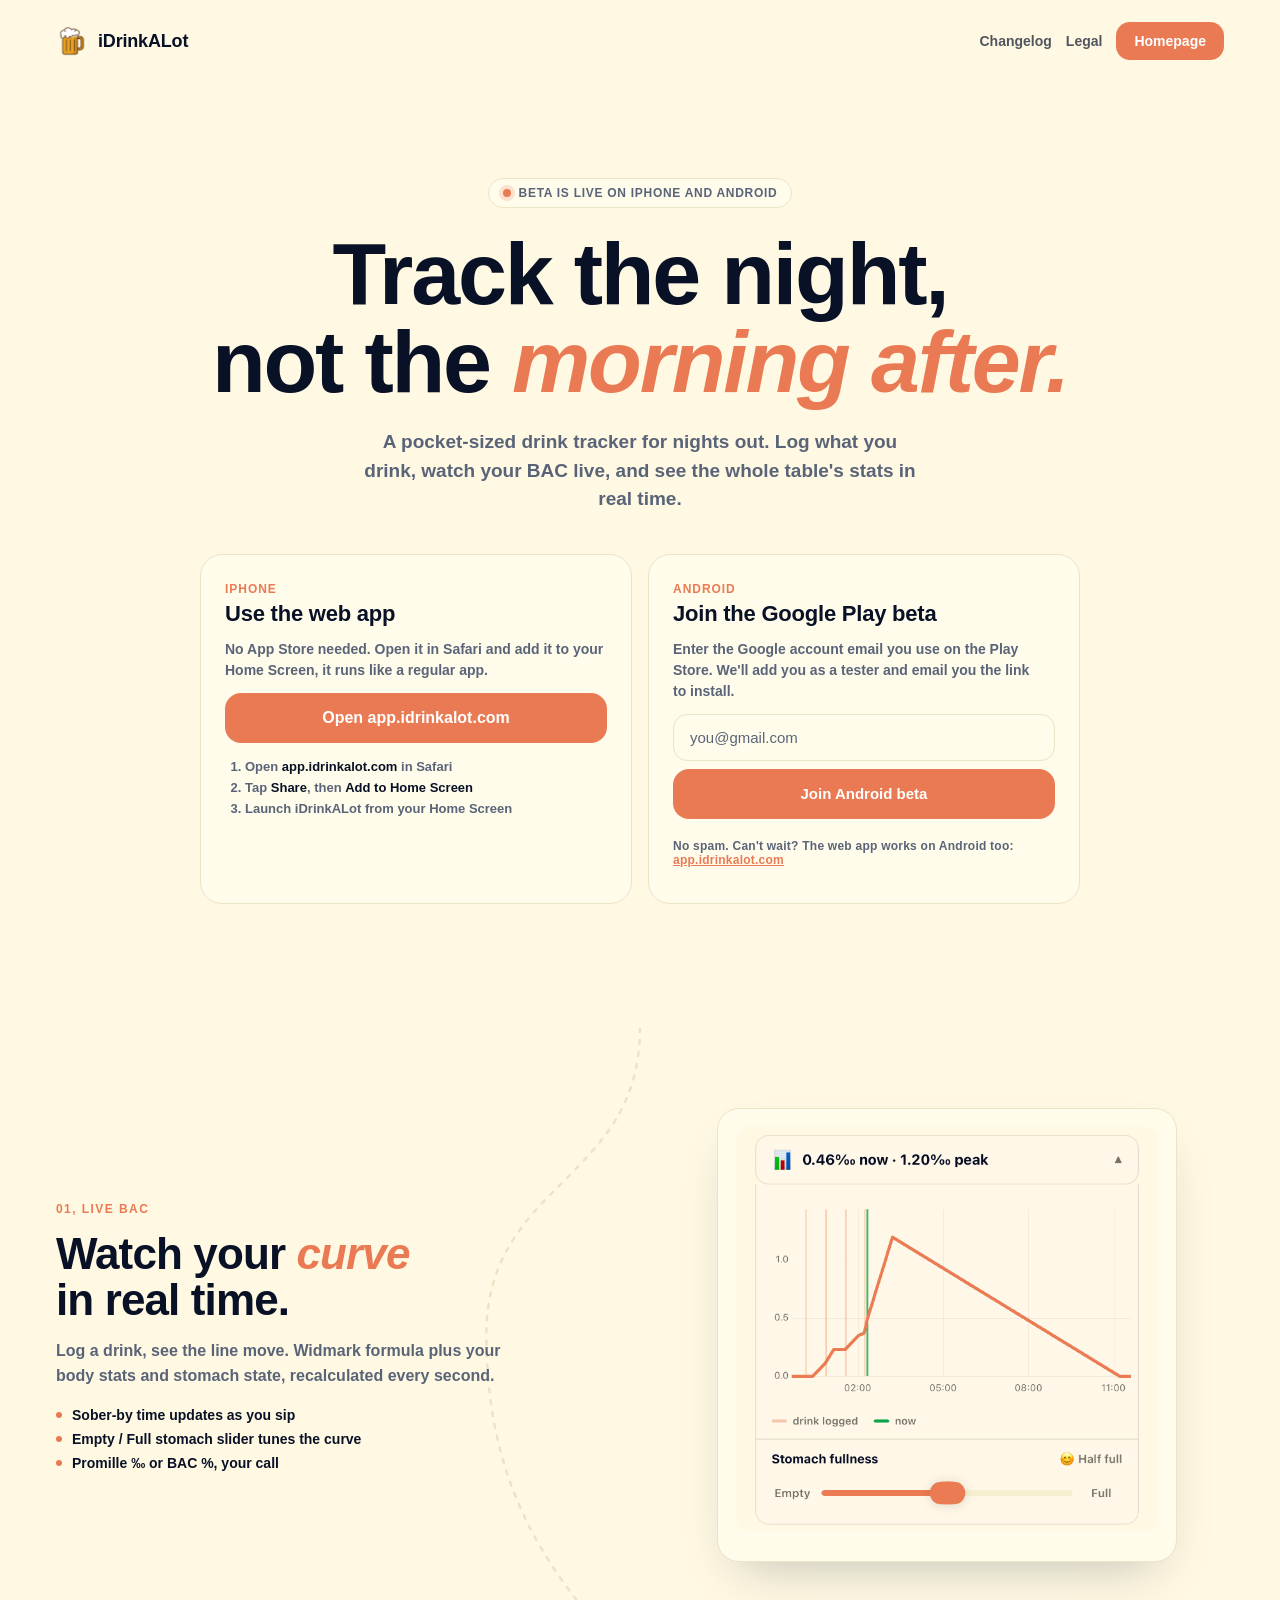
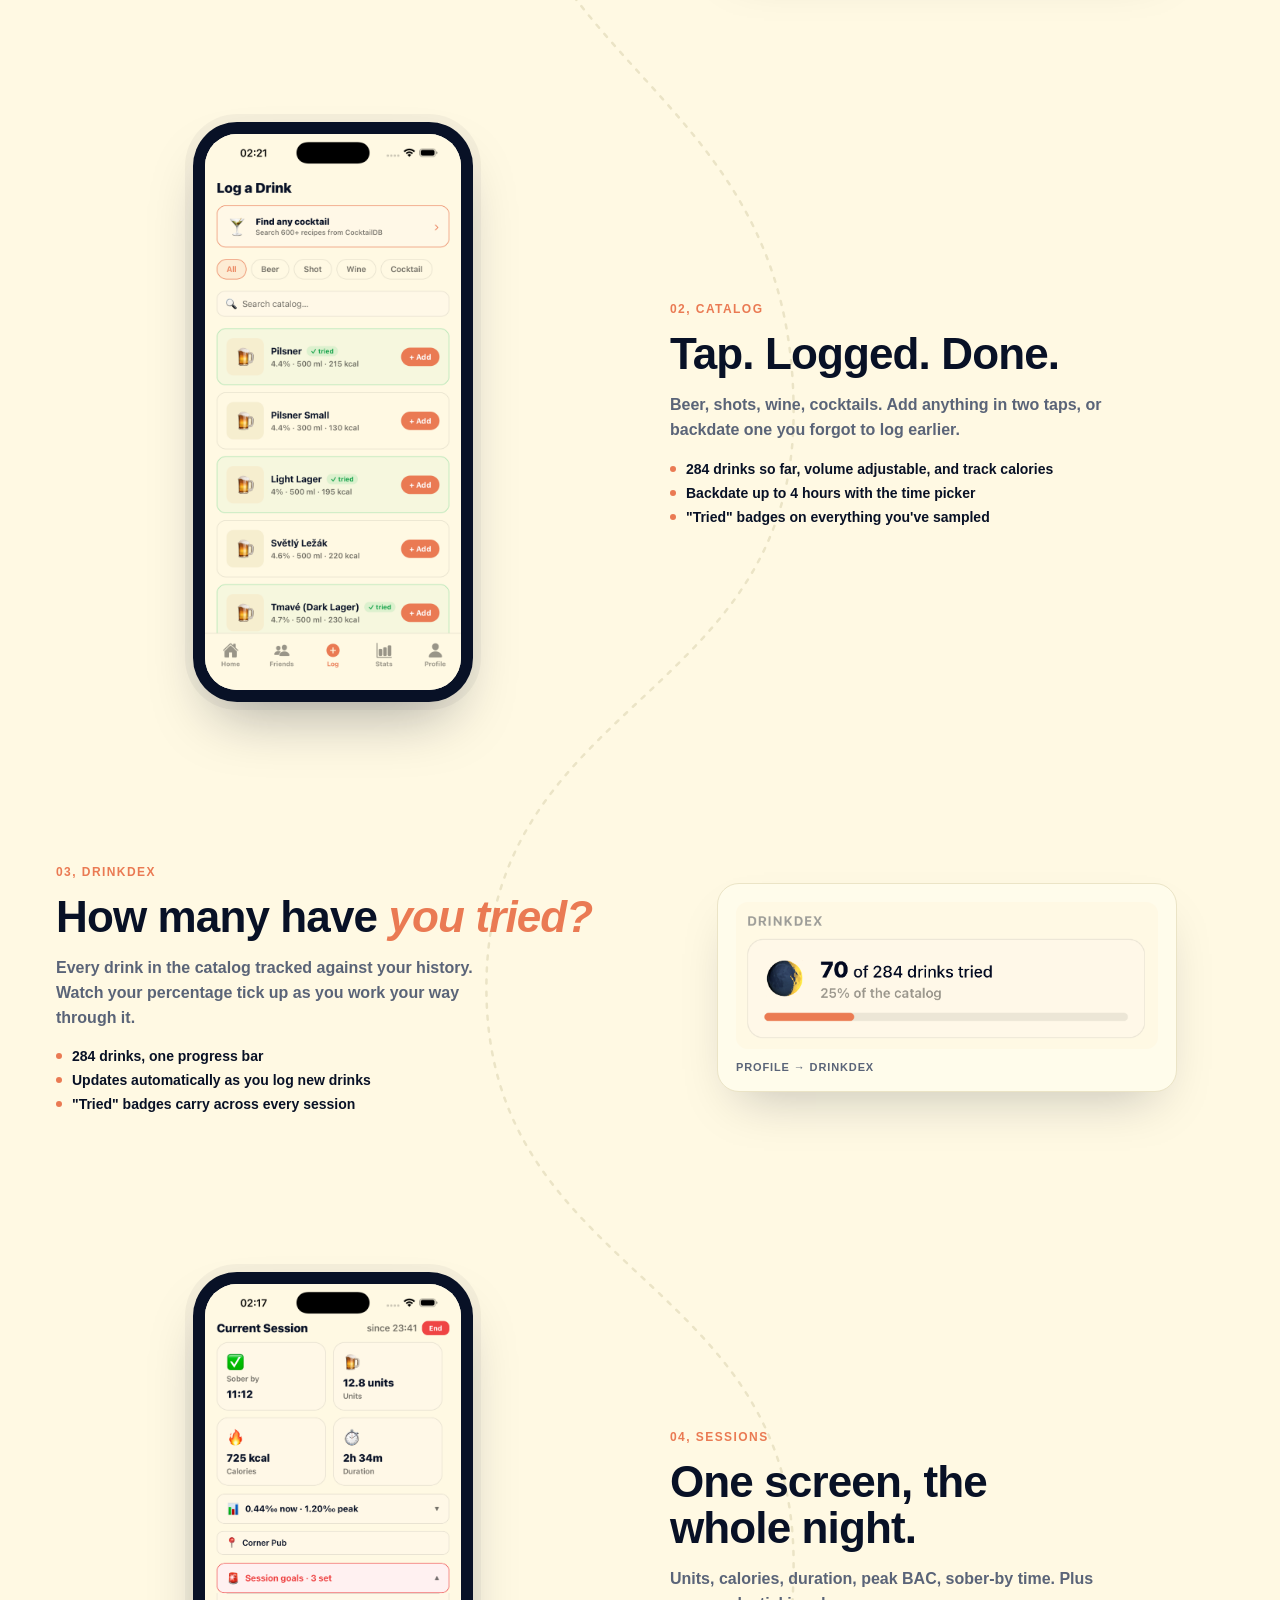
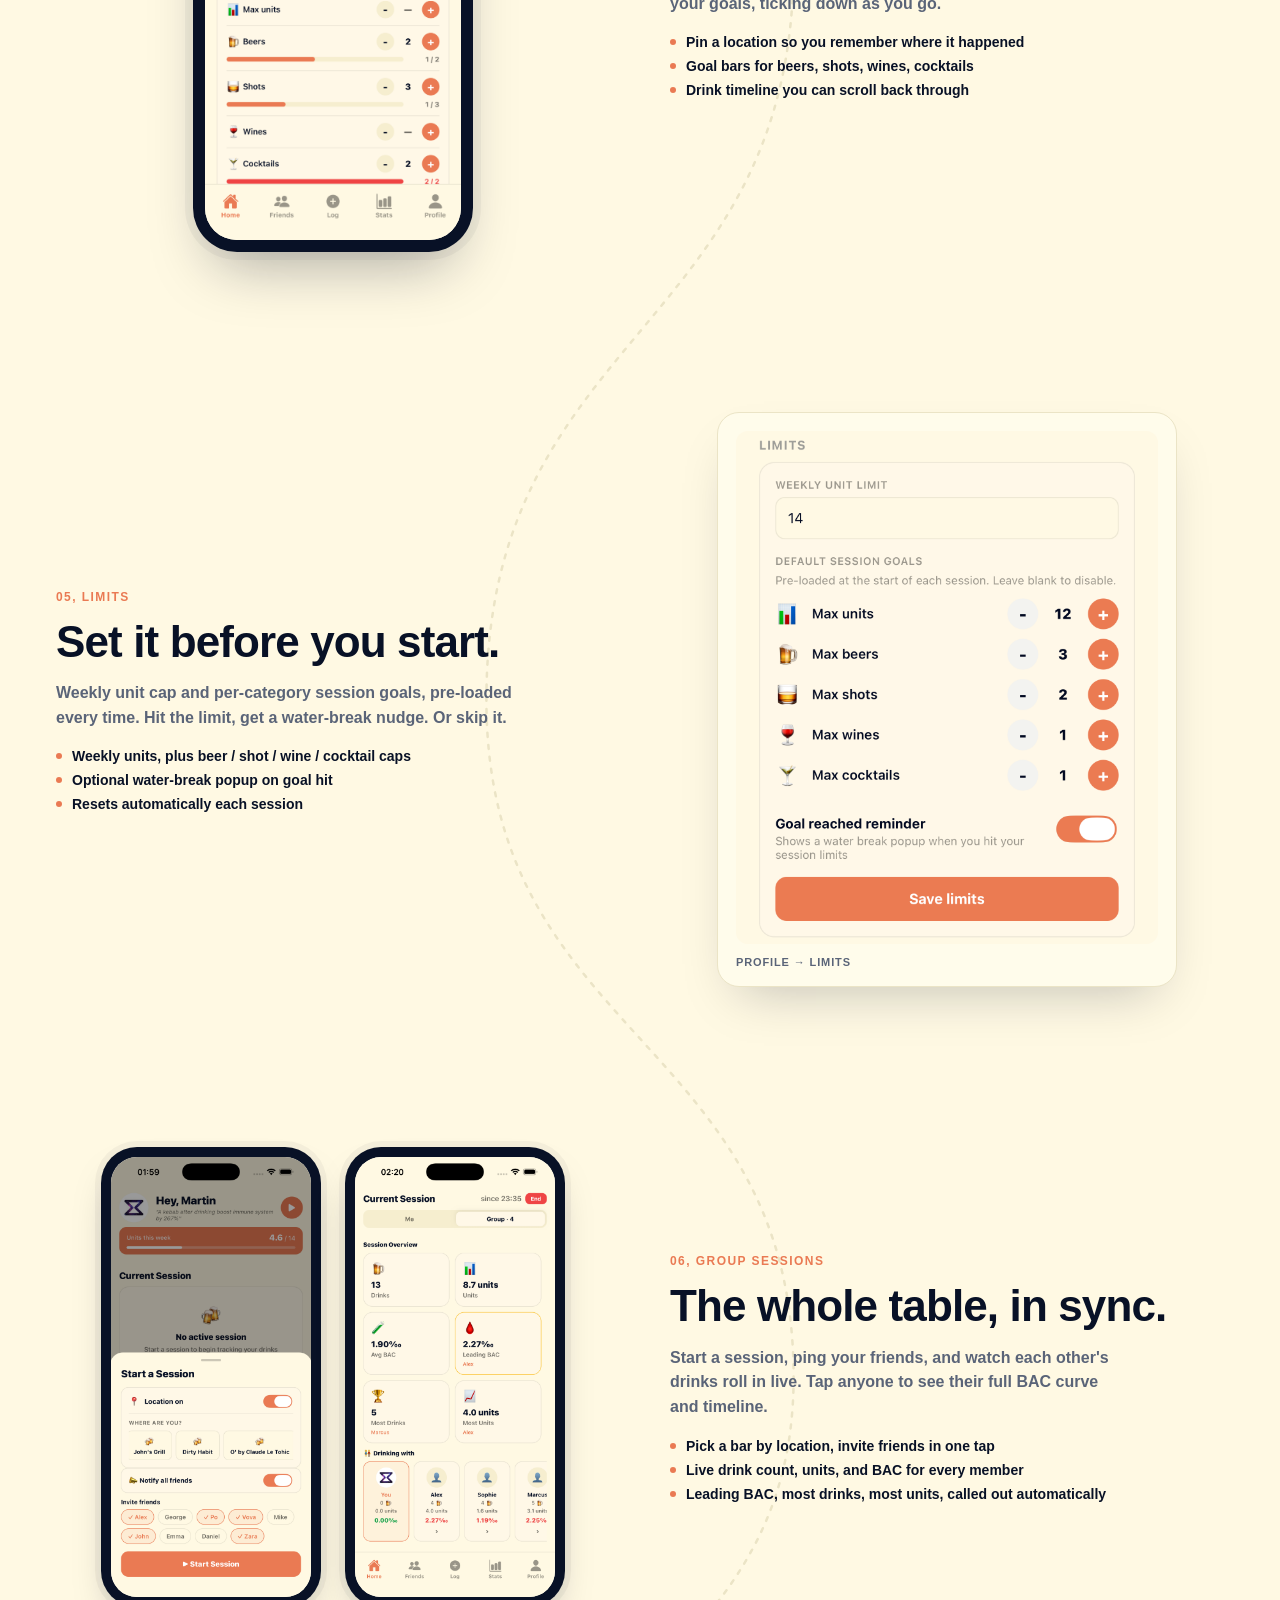
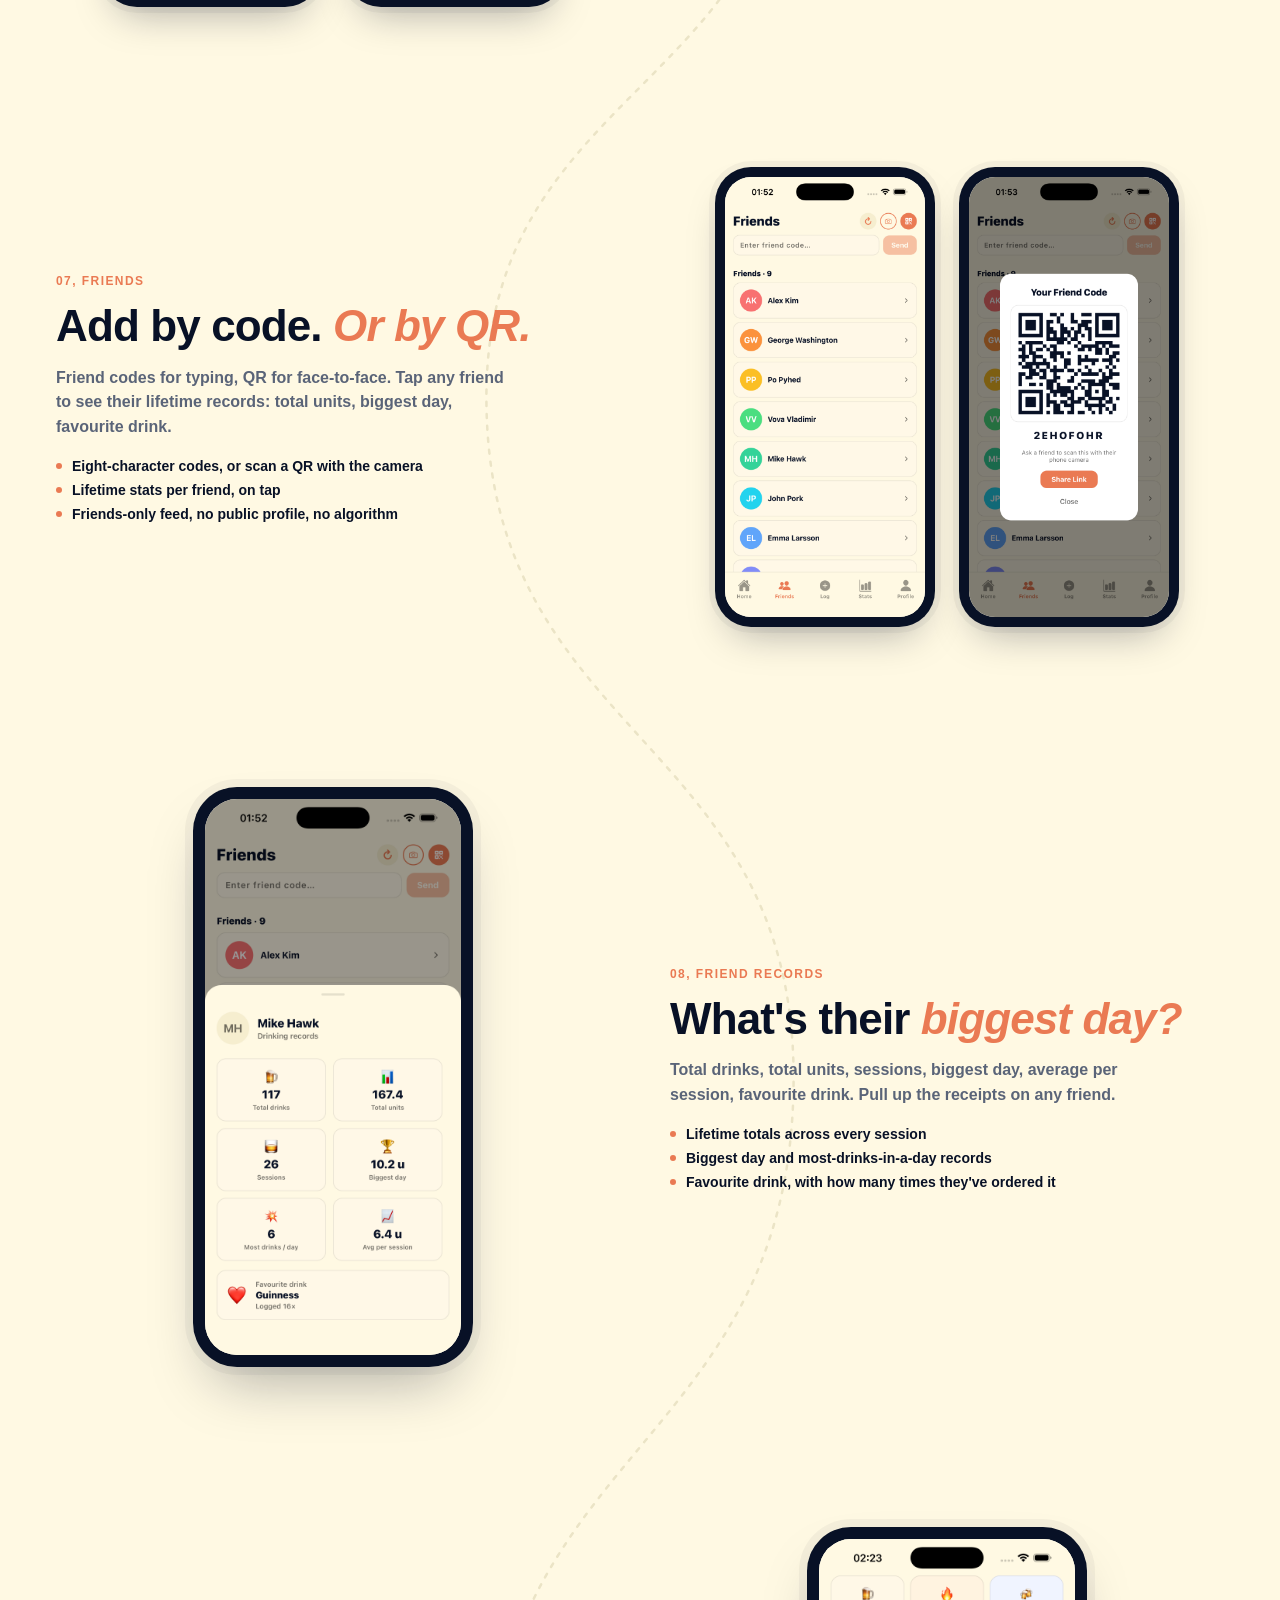
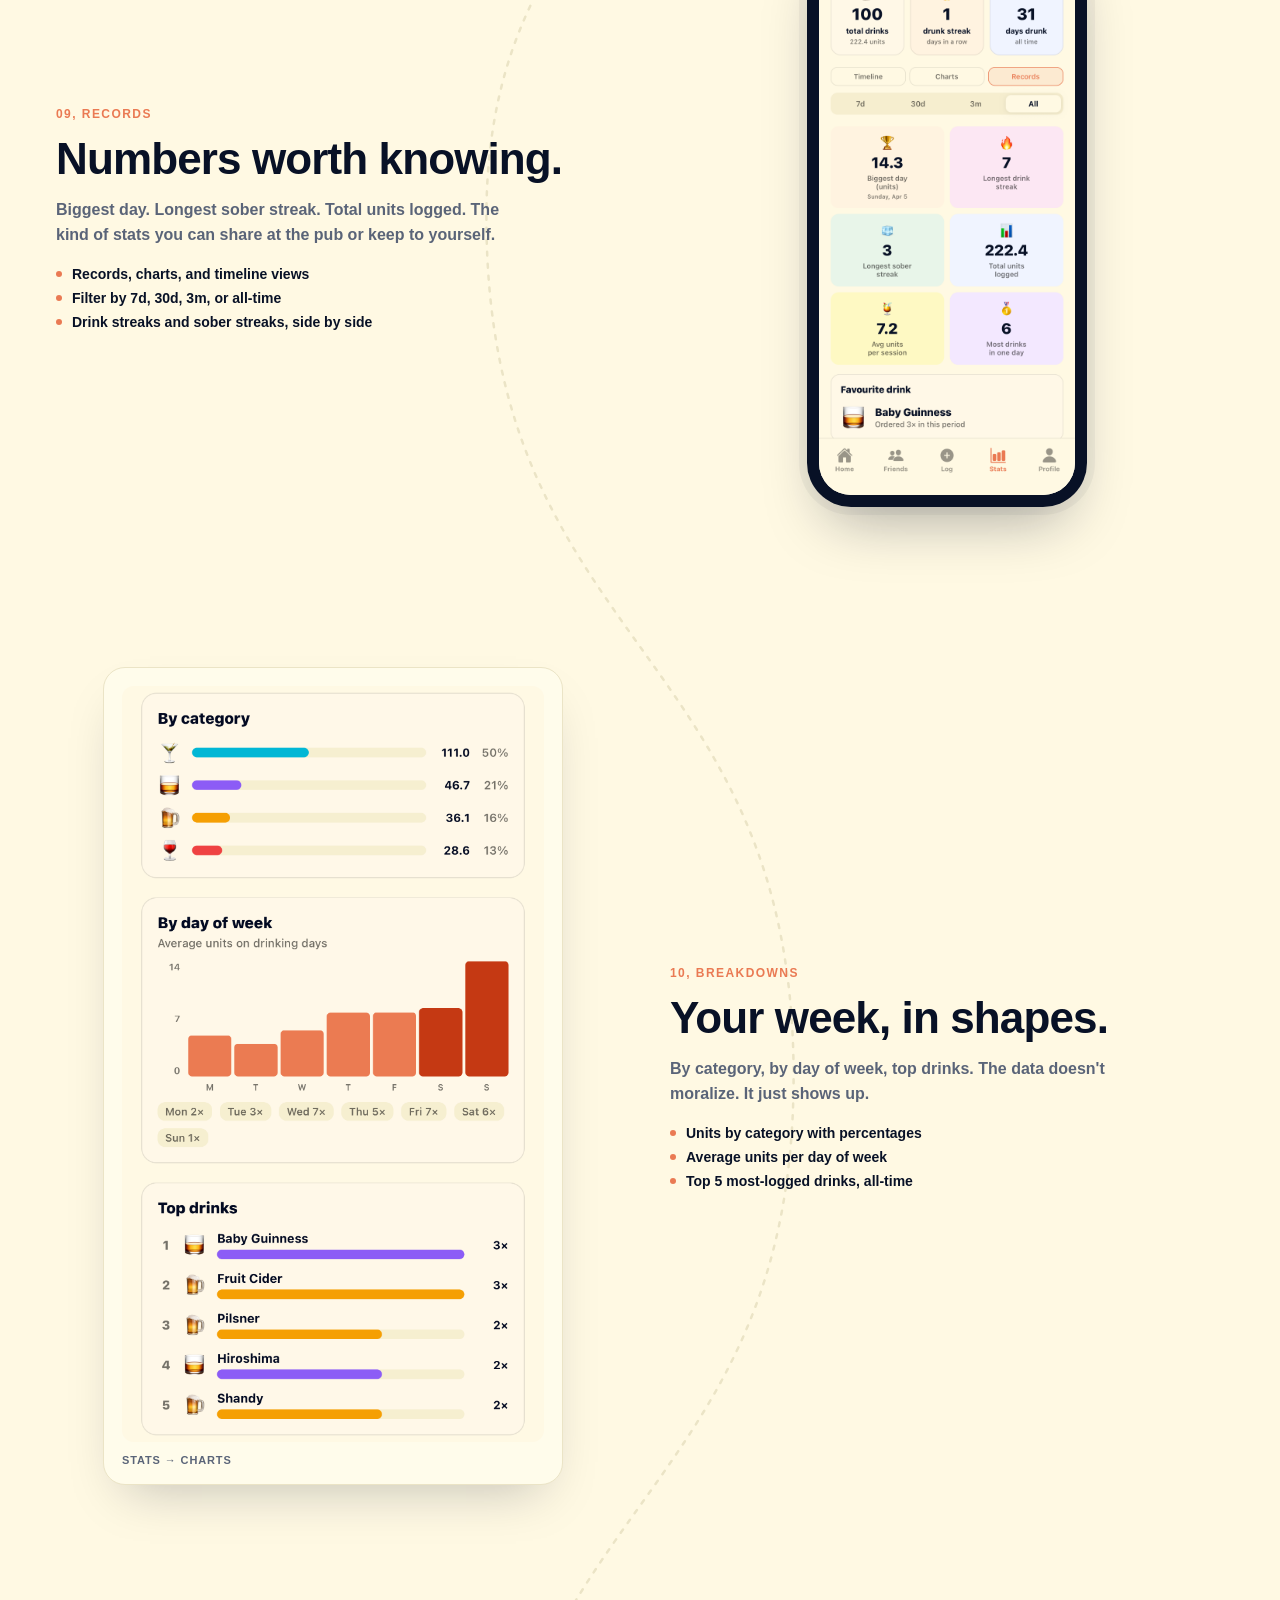
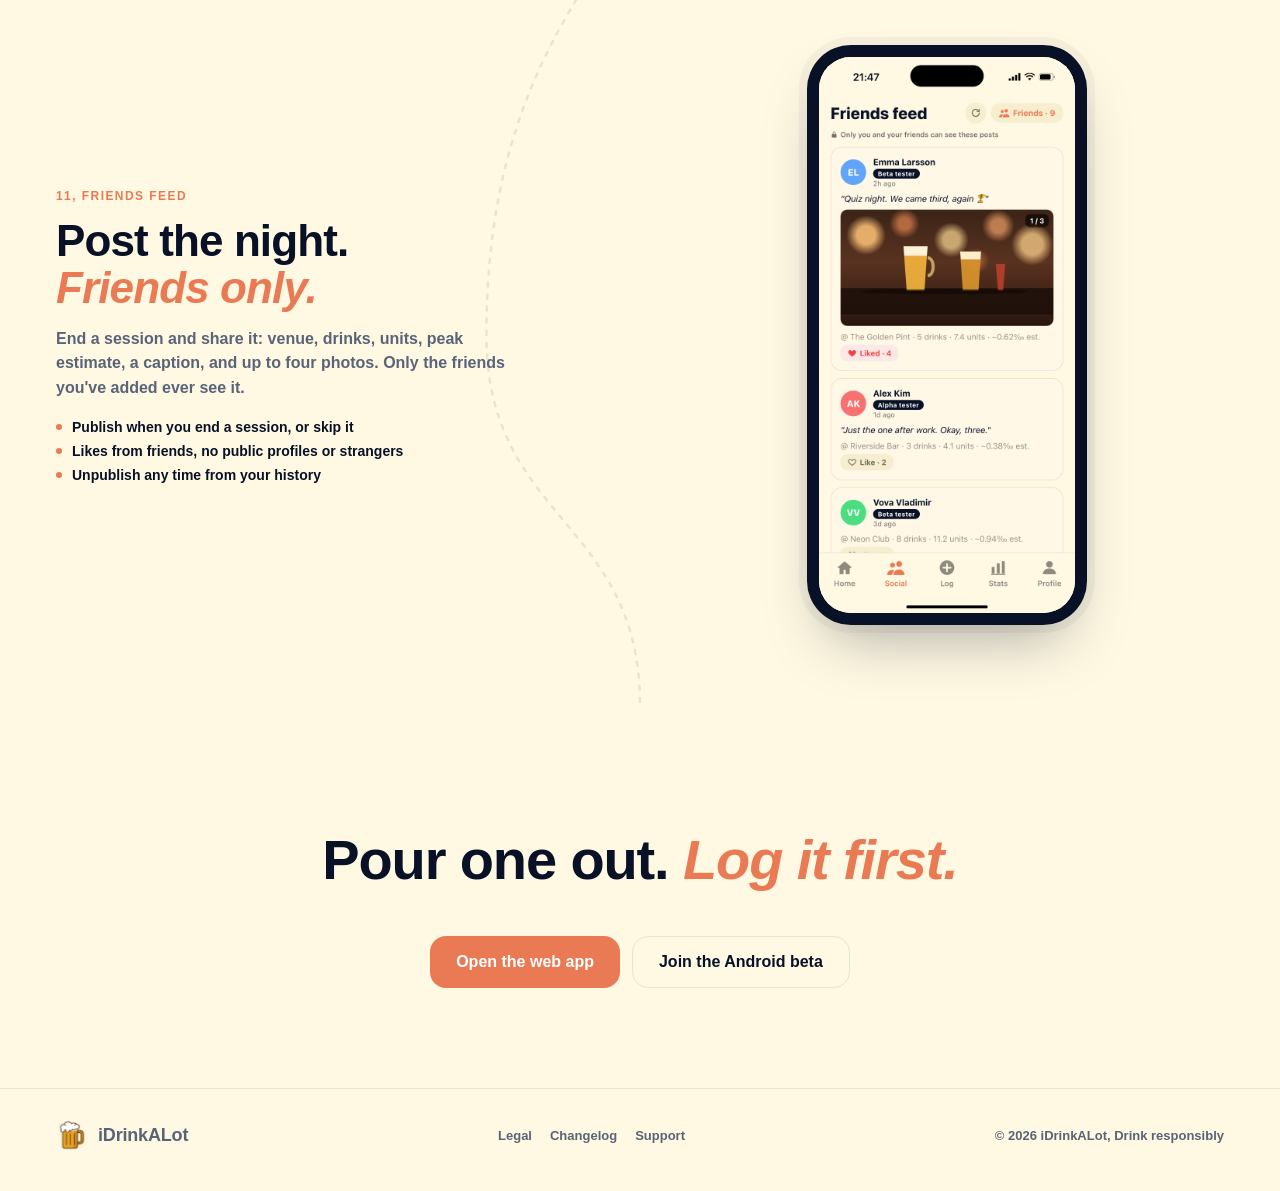
==== index.html @ 702e3c0c "help" ====
<!DOCTYPE html>
<html lang="en">
<head>
<meta charset="UTF-8" />
<meta name="viewport" content="width=device-width, initial-scale=1.0" />
<title>iDrinkALot, track the night, not the morning after</title>
<link rel="icon" href="assets/favicon.ico" />
<link rel="stylesheet" href="index.css" />
</head>
<body>

<nav class="nav">
  <div class="brand">
    <a href="index.html" style="display:flex;align-items:center;gap:10px;">
      <span class="brand-mark"><img src="assets/logo.png" alt="iDrinkALot logo" /></span>
      <span>iDrinkALot</span>
    </a>
  </div>
  <div class="nav-actions">
    <a class="nav-link" href="changelog.html">Changelog</a>
    <a class="nav-link" href="legal.html">Legal</a>
    <a class="btn btn-primary" href="index.html">Homepage</a>
  </div>
</nav>

<section class="hero">
  <span class="pill"><span class="dot"></span>Beta is live on iPhone and Android</span>
  <h1>Track the night,<br/>not the <span class="accent">morning after.</span></h1>
  <p class="lede">A pocket-sized drink tracker for nights out. Log what you drink, watch your BAC live, and see the whole table's stats in real time.</p>
  <div class="get-it" id="beta">
    <div class="get-card" data-platform="ios">
      <div class="get-head">
        <span class="get-eyebrow">iPhone</span>
        <h3>Use the web app</h3>
      </div>
      <p class="get-text">No App Store needed. Open it in Safari and add it to your Home Screen, it runs like a regular app.</p>
      <a class="btn btn-primary btn-lg get-btn" href="https://app.idrinkalot.com">Open app.idrinkalot.com</a>
      <ol class="get-steps">
        <li>Open <strong>app.idrinkalot.com</strong> in Safari</li>
        <li>Tap <strong>Share</strong>, then <strong>Add to Home Screen</strong></li>
        <li>Launch iDrinkALot from your Home Screen</li>
      </ol>
    </div>

    <div class="get-card" data-platform="android">
      <div class="get-head">
        <span class="get-eyebrow">Android</span>
        <h3>Join the Google Play beta</h3>
      </div>
      <p class="get-text">Enter the Google account email you use on the Play Store. We'll add you as a tester and email you the link to install.</p>
      <form class="signup" novalidate>
        <label class="sr-only" for="beta-email">Google account email</label>
        <input id="beta-email" class="signup-input" type="email" name="email" placeholder="you@gmail.com" required autocomplete="email" />
        <button class="btn btn-primary btn-lg signup-btn" type="submit">Join Android beta</button>
        <p class="signup-msg" role="status" aria-live="polite"></p>
      </form>
      <p class="signup-fine">No spam. Can't wait? The web app works on Android too: <a href="https://app.idrinkalot.com">app.idrinkalot.com</a></p>
    </div>
  </div>
</section>

<div class="track">
  <svg class="track-svg" preserveAspectRatio="none" aria-hidden="true">
    <path class="bg-path" d="M 0 0 L 0 0" />
    <path class="fg-path" d="M 0 0 L 0 0" />
  </svg>

  <!-- 01 BAC curve (non-fullscreen graph) -->
  <div class="feature">
    <div class="feat-text">
      <div class="feat-num">01, Live BAC</div>
      <h2>Watch your <span class="accent">curve</span> in real time.</h2>
      <p>Log a drink, see the line move. Widmark formula plus your body stats and stomach state, recalculated every second.</p>
      <ul class="feat-bullets">
        <li>Sober-by time updates as you sip</li>
        <li>Empty / Full stomach slider tunes the curve</li>
        <li>Promille ‰ or BAC %, your call</li>
      </ul>
    </div>
    <div class="feat-art">
      <div class="shot-card">
        <img src="screenshots/promille_graph.png" alt="BAC curve graph with stomach fullness slider" />
        <div class="caption"></div>
      </div>
    </div>
  </div>

  <!-- 02 Drink catalog (fullscreen) -->
  <div class="feature reverse">
    <div class="feat-text">
      <div class="feat-num">02, Catalog</div>
      <h2>Tap. Logged. Done.</h2>
      <p>Beer, shots, wine, cocktails. Add anything in two taps, or backdate one you forgot to log earlier.</p>
      <ul class="feat-bullets">
        <li>284 drinks so far, volume adjustable, and track calories</li>
        <li>Backdate up to 4 hours with the time picker</li>
        <li>"Tried" badges on everything you've sampled</li>
      </ul>
    </div>
    <div class="feat-art">
      <div class="phone">
        <div class="phone-screen">
          <img src="screenshots/drink_catalog.png" alt="Drink catalog with beer, shot, wine, cocktail filters" />
        </div>
      </div>
    </div>
  </div>

  <!-- 03 Drinkdex (non-fullscreen) -->
  <div class="feature">
    <div class="feat-text">
      <div class="feat-num">03, Drinkdex</div>
      <h2>How many have <span class="accent">you tried?</span></h2>
      <p>Every drink in the catalog tracked against your history. Watch your percentage tick up as you work your way through it.</p>
      <ul class="feat-bullets">
        <li>284 drinks, one progress bar</li>
        <li>Updates automatically as you log new drinks</li>
        <li>"Tried" badges carry across every session</li>
      </ul>
    </div>
    <div class="feat-art">
      <div class="shot-card">
        <img src="screenshots/drinkdex.png" alt="Drinkdex showing 70 of 284 drinks tried" />
        <div class="caption">Profile → Drinkdex</div>
      </div>
    </div>
  </div>

  <!-- 04 Solo session (fullscreen) -->
  <div class="feature reverse">
    <div class="feat-text">
      <div class="feat-num">04, Sessions</div>
      <h2>One screen, the whole night.</h2>
      <p>Units, calories, duration, peak BAC, sober-by time. Plus your goals, ticking down as you go.</p>
      <ul class="feat-bullets">
        <li>Pin a location so you remember where it happened</li>
        <li>Goal bars for beers, shots, wines, cocktails</li>
        <li>Drink timeline you can scroll back through</li>
      </ul>
    </div>
    <div class="feat-art">
      <div class="phone">
        <div class="phone-screen">
          <img src="screenshots/solo_session.png" alt="Current session screen showing units, calories and goal progress" />
        </div>
      </div>
    </div>
  </div>

  <!-- 05 Limits (non-fullscreen) -->
  <div class="feature">
    <div class="feat-text">
      <div class="feat-num">05, Limits</div>
      <h2>Set it before you start.</h2>
      <p>Weekly unit cap and per-category session goals, pre-loaded every time. Hit the limit, get a water-break nudge. Or skip it.</p>
      <ul class="feat-bullets">
        <li>Weekly units, plus beer / shot / wine / cocktail caps</li>
        <li>Optional water-break popup on goal hit</li>
        <li>Resets automatically each session</li>
      </ul>
    </div>
    <div class="feat-art">
      <div class="shot-card">
        <img src="screenshots/limits.png" alt="Limits settings with weekly units and per-category goals" />
        <div class="caption">Profile → Limits</div>
      </div>
    </div>
  </div>

  <!-- 06 Group session (start + live) -->
  <div class="feature reverse">
    <div class="feat-text">
      <div class="feat-num">06, Group sessions</div>
      <h2>The whole table, in sync.</h2>
      <p>Start a session, ping your friends, and watch each other's drinks roll in live. Tap anyone to see their full BAC curve and timeline.</p>
      <ul class="feat-bullets">
        <li>Pick a bar by location, invite friends in one tap</li>
        <li>Live drink count, units, and BAC for every member</li>
        <li>Leading BAC, most drinks, most units, called out automatically</li>
      </ul>
    </div>
    <div class="feat-art">
      <div class="phone-pair">
        <div class="phone">
          <div class="phone-screen"><img src="screenshots/start_group_session.png" alt="Start a group session, pick a bar and invite friends" /></div>
        </div>
        <div class="phone">
          <div class="phone-screen"><img src="screenshots/group_session.png" alt="Live group session with stats per friend" /></div>
        </div>
      </div>
    </div>
  </div>

  <!-- 07 Friends + QR (fullscreen + fullscreen) -->
  <div class="feature">
    <div class="feat-text">
      <div class="feat-num">07, Friends</div>
      <h2>Add by code. <span class="accent">Or by QR.</span></h2>
      <p>Friend codes for typing, QR for face-to-face. Tap any friend to see their lifetime records: total units, biggest day, favourite drink.</p>
      <ul class="feat-bullets">
        <li>Eight-character codes, or scan a QR with the camera</li>
        <li>Lifetime stats per friend, on tap</li>
        <li>Friends-only feed, no public profile, no algorithm</li>
      </ul>
    </div>
    <div class="feat-art">
      <div class="phone-pair">
        <div class="phone">
          <div class="phone-screen"><img src="screenshots/friends.png" alt="Friends list" /></div>
        </div>
        <div class="phone">
          <div class="phone-screen"><img src="screenshots/qr.png" alt="Personal friend QR code" /></div>
        </div>
      </div>
    </div>
  </div>

  <!-- 08 Friend inspect (fullscreen) -->
  <div class="feature reverse">
    <div class="feat-text">
      <div class="feat-num">08, Friend records</div>
      <h2>What's their <span class="accent">biggest day?</span></h2>
      <p>Total drinks, total units, sessions, biggest day, average per session, favourite drink. Pull up the receipts on any friend.</p>
      <ul class="feat-bullets">
        <li>Lifetime totals across every session</li>
        <li>Biggest day and most-drinks-in-a-day records</li>
        <li>Favourite drink, with how many times they've ordered it</li>
      </ul>
    </div>
    <div class="feat-art">
      <div class="phone">
        <div class="phone-screen">
          <img src="screenshots/friend_inspect.png" alt="A friend's drinking records sheet" />
        </div>
      </div>
    </div>
  </div>

  <!-- 09 Stats records (fullscreen) -->
  <div class="feature">
    <div class="feat-text">
      <div class="feat-num">09, Records</div>
      <h2>Numbers worth knowing.</h2>
      <p>Biggest day. Longest sober streak. Total units logged. The kind of stats you can share at the pub or keep to yourself.</p>
      <ul class="feat-bullets">
        <li>Records, charts, and timeline views</li>
        <li>Filter by 7d, 30d, 3m, or all-time</li>
        <li>Drink streaks and sober streaks, side by side</li>
      </ul>
    </div>
    <div class="feat-art">
      <div class="phone">
        <div class="phone-screen">
          <img src="screenshots/stats_records.png" alt="Stats records screen with biggest day and streaks" />
        </div>
      </div>
    </div>
  </div>

  <!-- 10 More stats breakdown (non-fullscreen) -->
  <div class="feature reverse">
    <div class="feat-text">
      <div class="feat-num">10, Breakdowns</div>
      <h2>Your week, in shapes.</h2>
      <p>By category, by day of week, top drinks. The data doesn't moralize. It just shows up.</p>
      <ul class="feat-bullets">
        <li>Units by category with percentages</li>
        <li>Average units per day of week</li>
        <li>Top 5 most-logged drinks, all-time</li>
      </ul>
    </div>
    <div class="feat-art">
      <div class="shot-card">
        <img src="screenshots/more_stats.png" alt="Stats breakdown by category, day of week, and top drinks" />
        <div class="caption">Stats → Charts</div>
      </div>
    </div>
  </div>

  <!-- 11 Friends feed (fullscreen) -->
  <div class="feature">
    <div class="feat-text">
      <div class="feat-num">11, Friends feed</div>
      <h2>Post the night. <span class="accent">Friends only.</span></h2>
      <p>End a session and share it: venue, drinks, units, peak estimate, a caption, and up to four photos. Only the friends you've added ever see it.</p>
      <ul class="feat-bullets">
        <li>Publish when you end a session, or skip it</li>
        <li>Likes from friends, no public profiles or strangers</li>
        <li>Unpublish any time from your history</li>
      </ul>
    </div>
    <div class="feat-art">
      <div class="phone">
        <div class="phone-screen">
          <img src="screenshots/feed.png" alt="Friends feed with session posts from friends, likes, and a photo" />
        </div>
      </div>
    </div>
  </div>
</div>

<section class="end-cta" id="download">
  <h2>Pour one out. <span class="accent">Log it first.</span></h2>
  <div class="end-actions">
    <a class="btn btn-primary btn-lg" href="https://app.idrinkalot.com">Open the web app</a>
    <a class="btn btn-ghost btn-lg" href="#beta">Join the Android beta</a>
  </div>
</section>

<footer>
  <div class="brand">
    <span class="brand-mark"><img src="assets/logo.png" alt="iDrinkALot logo" /></span>
    <span>iDrinkALot</span>
  </div>
  <div class="links">
    <a href="legal.html">Legal</a>
    <a href="changelog.html">Changelog</a>
    <a href="#">Support</a>
  </div>
  <div>© 2026 iDrinkALot, Drink responsibly</div>
</footer>

<script src="index.js"></script>

</body>
</html>
---- index.css ----
:root {
  --background: #fff9e3;
  --primary: #081126;
  --accent: #ea7a53;
  --accent-dark: #d96a44;
  --muted: #f3ecd1;
  --muted-fg: #5a6478;
  --border: #ebe4c6;
  --card: #fffceb;
  --green: #1f8a4c;
  --red: #c0392b;
}
* { box-sizing: border-box; }
html, body { margin: 0; padding: 0; }
body {
  background: var(--background);
  color: var(--primary);
  font-family: 'Helvetica Neue', Helvetica, Arial, sans-serif;
  font-weight: 600;
  -webkit-font-smoothing: antialiased;
  overflow-x: hidden;
}
a { color: inherit; }

/* ---------- NAV ---------- */
.nav {
  display: flex;
  align-items: center;
  justify-content: space-between;
  padding: 22px 56px;
  width: 100%;
}
.brand {
  display: flex;
  align-items: center;
  gap: 10px;
  font-weight: 800;
  font-size: 18px;
  letter-spacing: -0.01em;
}
.brand a { text-decoration: none; }
.brand-mark {
  width: 32px;
  height: 32px;
  display: grid;
  place-items: center;
}
.brand-mark img { width: 100%; height: 100%; object-fit: contain; display: block; }
.nav-actions { display: flex; align-items: center; gap: 14px; }
.nav-link {
  text-decoration: none;
  color: var(--primary);
  font-size: 14px;
  font-weight: 600;
  opacity: 0.7;
}
.nav-link:hover, .nav-link.active { opacity: 1; }
.nav-link.active { color: var(--accent); }
.btn {
  display: inline-flex;
  align-items: center;
  justify-content: center;
  gap: 8px;
  padding: 11px 18px;
  border-radius: 14px;
  border: none;
  font-weight: 800;
  font-size: 14px;
  text-decoration: none;
  cursor: pointer;
  transition: transform 0.15s ease, background 0.15s ease;
  font-family: inherit;
}
.btn-primary { background: var(--accent); color: #fff; }
.btn-primary:hover { background: var(--accent-dark); }
.btn-primary:active { transform: translateY(1px); }
.btn-lg { padding: 16px 26px; font-size: 16px; border-radius: 16px; }

/* ---------- HERO ---------- */
.hero {
  text-align: center;
  padding: 96px 56px 64px;
  position: relative;
}
.pill {
  display: inline-flex;
  align-items: center;
  gap: 8px;
  padding: 7px 14px;
  background: var(--card);
  border: 1.5px solid var(--border);
  border-radius: 999px;
  font-size: 12px;
  font-weight: 800;
  letter-spacing: 0.06em;
  text-transform: uppercase;
  color: var(--muted-fg);
}
.pill .dot {
  width: 8px;
  height: 8px;
  border-radius: 50%;
  background: var(--accent);
  box-shadow: 0 0 0 4px color-mix(in srgb, var(--accent) 20%, transparent);
}
.hero h1 {
  margin: 22px 0 0;
  font-size: clamp(48px, 7vw, 88px);
  line-height: 1.0;
  letter-spacing: -0.025em;
  font-weight: 900;
  text-wrap: balance;
}
.hero h1 .accent { color: var(--accent); font-style: italic; }
.hero p.lede {
  margin: 22px auto 0;
  max-width: 580px;
  font-size: clamp(17px, 1.5vw, 19px);
  line-height: 1.5;
  color: var(--muted-fg);
  font-weight: 600;
  text-wrap: pretty;
}
.signup { margin: 0; display: flex; flex-direction: column; gap: 8px; }
.signup-input {
  width: 100%;
  padding: 14px 16px;
  border-radius: 14px;
  border: 1.5px solid var(--border);
  background: var(--card);
  color: var(--primary);
  font-size: 15px;
  font-weight: 600;
  font-family: inherit;
  outline: none;
  transition: border-color 0.15s ease;
}
.signup-input::placeholder { color: var(--muted-fg); font-weight: 500; }
.signup-input:focus { border-color: var(--accent); }
.signup-btn { width: 100%; padding: 14px 20px; font-size: 15px; display: inline-flex; align-items: center; justify-content: center; min-height: 50px; }
.signup-btn[disabled] { opacity: 0.7; cursor: not-allowed; }
.signup-msg { margin-top: 8px; font-size: 13px; font-weight: 700; }
.signup-msg:empty { display: none; }
.signup-msg.ok { color: var(--green); }
.signup-msg.err { color: var(--red); }
.signup-fine { margin-top: 8px; font-size: 12px; color: var(--muted-fg); font-weight: 600; letter-spacing: 0.02em; }
@keyframes btn-spin { to { transform: rotate(360deg); } }
.btn-spinner {
  width: 15px;
  height: 15px;
  border: 2.5px solid rgba(255,255,255,0.35);
  border-top-color: #fff;
  border-radius: 50%;
  animation: btn-spin 0.55s linear infinite;
  flex-shrink: 0;
}
.sr-only { position: absolute; width: 1px; height: 1px; padding: 0; margin: -1px; overflow: hidden; clip: rect(0 0 0 0); white-space: nowrap; border: 0; }

/* ---------- GET THE APP ---------- */
.get-it {
  margin: 40px auto 0;
  max-width: 880px;
  display: grid;
  grid-template-columns: 1fr 1fr;
  gap: 16px;
  text-align: left;
}
.get-card {
  display: flex;
  flex-direction: column;
  gap: 12px;
  padding: 24px;
  background: var(--card);
  border: 1.5px solid var(--border);
  border-radius: 22px;
}
.get-head h3 { margin: 4px 0 0; font-size: 22px; font-weight: 800; letter-spacing: -0.01em; }
.get-eyebrow { font-size: 12px; font-weight: 800; letter-spacing: 0.08em; text-transform: uppercase; color: var(--accent); }
.get-text { margin: 0; font-size: 14px; line-height: 1.5; font-weight: 600; color: var(--muted-fg); text-wrap: pretty; }
.get-btn { width: 100%; text-align: center; justify-content: center; }
.get-steps { margin: 4px 0 0; padding-left: 20px; display: flex; flex-direction: column; gap: 6px; font-size: 13px; font-weight: 600; color: var(--muted-fg); }
.get-steps strong { color: var(--primary); }
.get-card .signup-fine a { color: var(--accent); font-weight: 700; }

.end-actions { margin-top: 28px; display: flex; gap: 12px; justify-content: center; flex-wrap: wrap; }
.btn-ghost { background: transparent; color: var(--primary); border: 1.5px solid var(--border); }
.btn-ghost:hover { border-color: var(--accent); color: var(--accent); }

@media (max-width: 760px) {
  .get-it { grid-template-columns: 1fr; max-width: 420px; }
  .get-card { padding: 20px; }
}

/* ---------- TRACK / FEATURES ---------- */
.track {
  position: relative;
  margin: 60px auto 0;
  padding: 0 56px;
}
.track-svg {
  position: absolute;
  inset: 0;
  width: 100%;
  height: 100%;
  pointer-events: none;
  z-index: 0;
}
.track-svg path.bg-path {
  fill: none;
  stroke: var(--border);
  stroke-width: 2.5;
  stroke-linecap: round;
  stroke-dasharray: 4 8;
}
.track-svg path.fg-path {
  fill: none;
  stroke: var(--accent);
  stroke-width: 4.5;
  stroke-linecap: round;
  filter: drop-shadow(0 0 6px rgba(255,249,227,0.7));
}

.feature {
  position: relative;
  display: grid;
  grid-template-columns: 1fr 1fr;
  align-items: center;
  gap: 60px;
  padding: 80px 0;
  z-index: 1;
}
.feature .feat-text, .feature .feat-art { position: relative; z-index: 2; }
.feature.reverse { direction: rtl; }
.feature.reverse > * { direction: ltr; }

.feat-num {
  display: inline-flex;
  align-items: center;
  gap: 10px;
  font-size: 12px;
  font-weight: 800;
  letter-spacing: 0.12em;
  text-transform: uppercase;
  color: var(--accent);
}
.feat-text h2 {
  margin: 14px 0 0;
  font-size: clamp(30px, 3.6vw, 44px);
  line-height: 1.05;
  letter-spacing: -0.02em;
  font-weight: 900;
  text-wrap: balance;
}
.feat-text h2 .accent { color: var(--accent); font-style: italic; }
.feat-text p {
  margin: 16px 0 0;
  font-size: 16px;
  line-height: 1.55;
  color: var(--muted-fg);
  font-weight: 600;
  max-width: 460px;
  text-wrap: pretty;
}
.feat-bullets {
  list-style: none;
  margin: 18px 0 0;
  padding: 0;
  display: flex;
  flex-direction: column;
  gap: 8px;
}
.feat-bullets li {
  font-size: 14px;
  font-weight: 600;
  display: flex;
  align-items: center;
  gap: 10px;
}
.feat-bullets li::before {
  content: "";
  width: 6px;
  height: 6px;
  border-radius: 50%;
  background: var(--accent);
  flex-shrink: 0;
}

/* phone */
.feat-art { display: flex; justify-content: center; }
.phone {
  position: relative;
  width: 280px;
  height: 580px;
  background: var(--primary);
  border-radius: 44px;
  padding: 12px;
  box-shadow: 0 30px 60px -20px rgba(8,17,38,0.35),
              0 0 0 8px rgba(8,17,38,0.04);
}

.phone-screen {
  width: 100%;
  height: 100%;
  background: var(--card);
  border-radius: 32px;
  overflow: hidden;
  position: relative;
}
.phone-screen img {
  width: 100%;
  height: 100%;
  object-fit: cover;
  object-position: top center;
  display: block;
}
.phone-pair {
  display: flex;
  align-items: center;
  justify-content: center;
  gap: 24px;
  flex-wrap: wrap;
}
.phone-pair .phone {
  width: 220px;
  height: 460px;
  border-radius: 36px;
  padding: 10px;
  box-shadow: 0 20px 40px -16px rgba(8,17,38,0.35), 0 0 0 6px rgba(8,17,38,0.04);
}
.phone-pair .phone .phone-screen { border-radius: 26px; }

/* standalone (non-fullscreen) screenshot card */
.shot-card {
  background: var(--card);
  border: 1.5px solid var(--border);
  border-radius: 22px;
  padding: 18px;
  box-shadow: 0 24px 50px -22px rgba(8,17,38,0.25);
  max-width: 460px;
  width: 100%;
}
.shot-card img {
  width: 100%;
  height: auto;
  display: block;
  border-radius: 12px;
}
.shot-card .caption {
  margin-top: 12px;
  font-size: 11px;
  font-weight: 700;
  letter-spacing: 0.08em;
  text-transform: uppercase;
  color: var(--muted-fg);
}

/* ---------- FINAL CTA ---------- */
.end-cta {
  text-align: center;
  padding: 80px 56px 100px;
  position: relative;
}
.end-cta h2 {
  font-size: clamp(36px, 4.5vw, 56px);
  font-weight: 800;
  letter-spacing: -0.02em;
  line-height: 1.05;
  text-wrap: balance;
}
.end-cta h2 .accent { color: var(--accent); font-style: italic; }

/* ---------- FOOTER ---------- */
footer {
  width: 100%;
  padding: 30px 56px 40px;
  display: flex;
  align-items: center;
  justify-content: space-between;
  flex-wrap: wrap;
  gap: 16px;
  font-size: 13px;
  color: var(--muted-fg);
  border-top: 1px solid var(--border);
}
footer .links { display: flex; gap: 18px; }
footer .links a { color: var(--muted-fg); text-decoration: none; font-weight: 700; }
footer .links a:hover { color: var(--primary); }

/* ---------- RESPONSIVE ---------- */
@media (max-width: 1024px) {
  .nav { padding: 18px 28px; }
  .hero { padding: 72px 28px 48px; }
  .track { padding: 0 28px; }
  .end-cta { padding: 64px 28px 80px; }
  footer { padding: 26px 28px 36px; }
}
@media (max-width: 760px) {
  .feature, .feature.reverse {
    grid-template-columns: 1fr;
    gap: 24px;
    padding: 44px 0;
    text-align: center;
  }
  .feature.reverse { direction: ltr; }
  .feat-text { margin: 0 auto; }
  .feat-num { justify-content: center; }
  .feat-text h2 { font-size: clamp(26px, 7vw, 32px); }
  .feat-text p { margin-left: auto; margin-right: auto; font-size: 15px; }
  .feat-bullets { align-items: flex-start; max-width: 320px; margin-left: auto; margin-right: auto; }
  .feat-bullets li { justify-content: flex-start; text-align: left; }
  .phone { width: 220px; height: 460px; border-radius: 36px; padding: 10px; }
  .phone-screen { border-radius: 26px; }
  .phone-pair { gap: 10px; }
  .phone-pair .phone { width: 140px; height: 300px; border-radius: 24px; padding: 6px; }
  .phone-pair .phone .phone-screen { border-radius: 18px; }
  .shot-card { max-width: 360px; padding: 14px; }
  .track { padding: 0 24px 0 40px; }
  .track-svg path.fg-path { stroke-width: 3.5; }
  .track-svg path.bg-path { stroke-width: 2; }
  .nav { padding: 14px 18px; }
  .nav-link { display: none; }
  .nav-actions { gap: 8px; }
  .btn { padding: 10px 14px; font-size: 13px; }
  .hero { padding: 48px 18px 28px; }
  .hero h1 { font-size: clamp(36px, 11vw, 56px); }
  .hero p.lede { font-size: 15px; }
  .end-cta { padding: 48px 18px 64px; }
  .end-cta h2 { font-size: clamp(28px, 8vw, 40px); }
  footer { padding: 22px 18px 28px; flex-direction: column; align-items: flex-start; gap: 10px; font-size: 12px; }
  footer .links { flex-wrap: wrap; gap: 14px; }
}
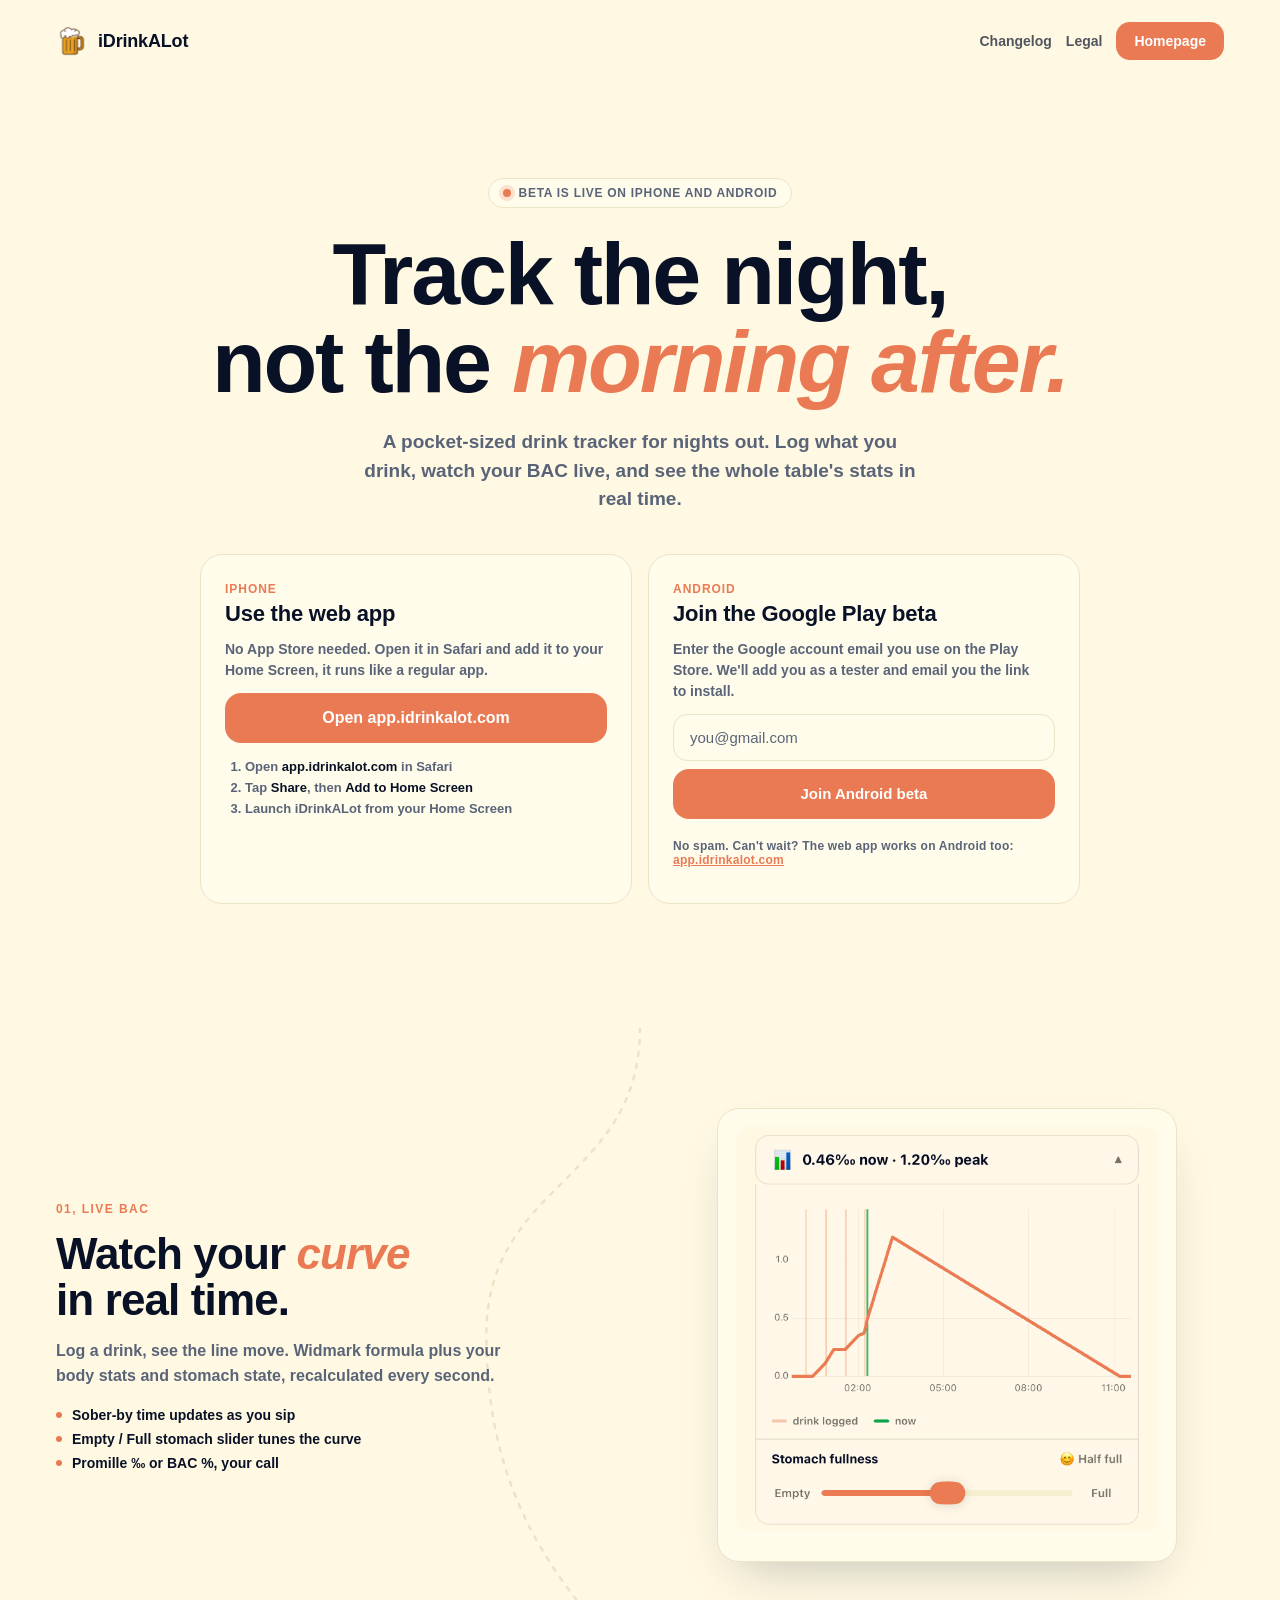
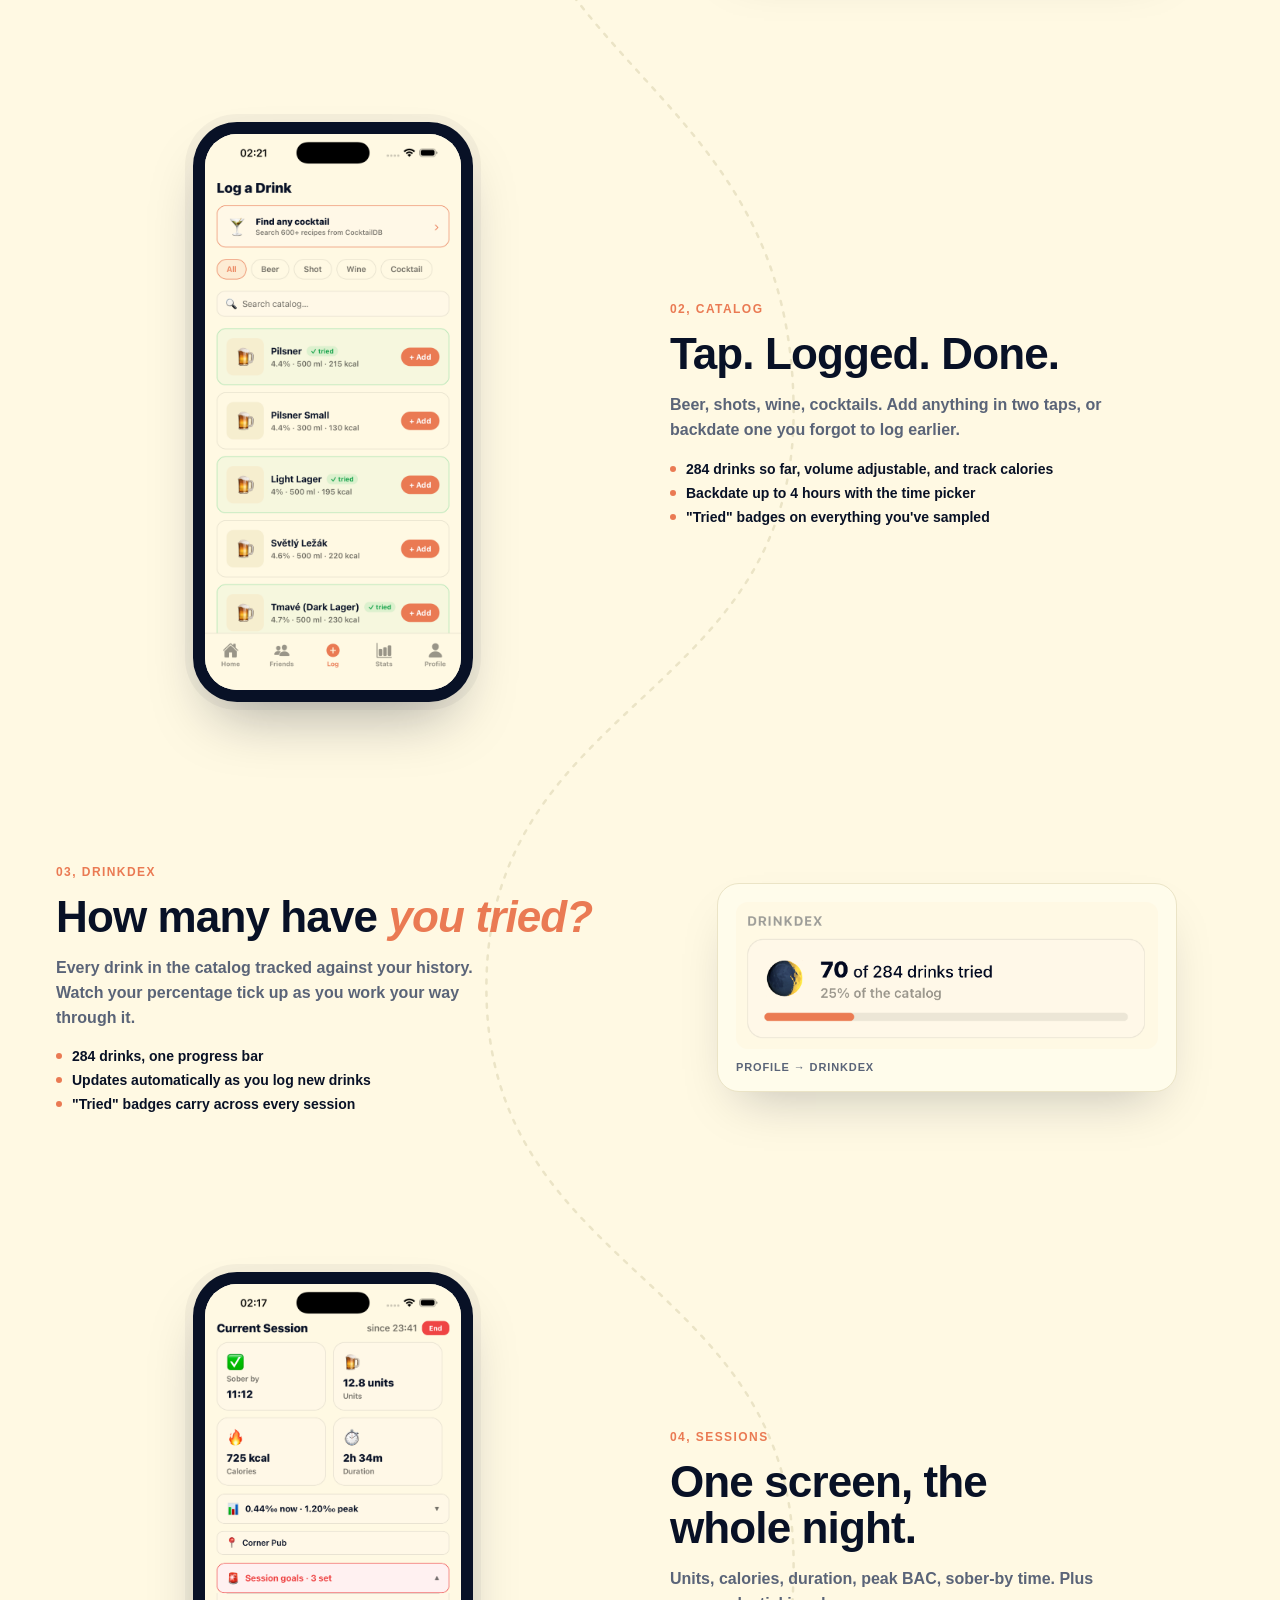
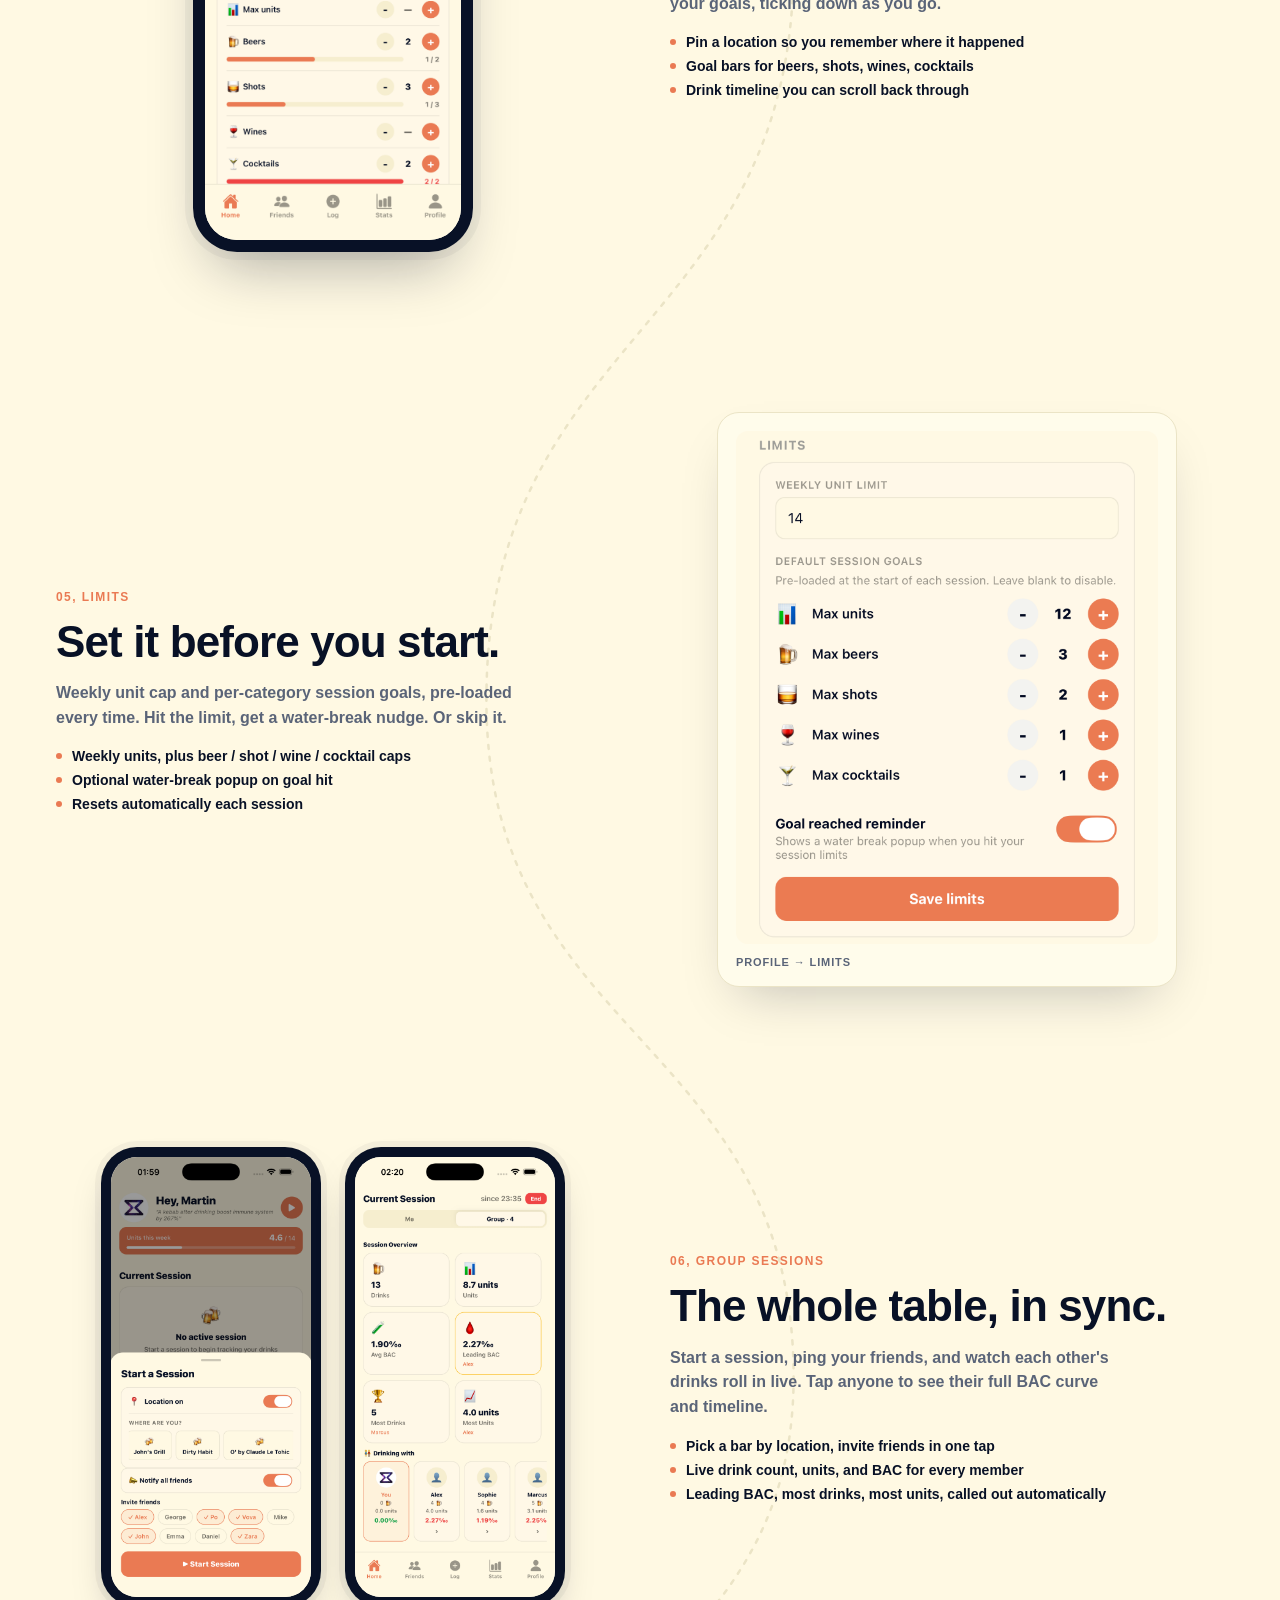
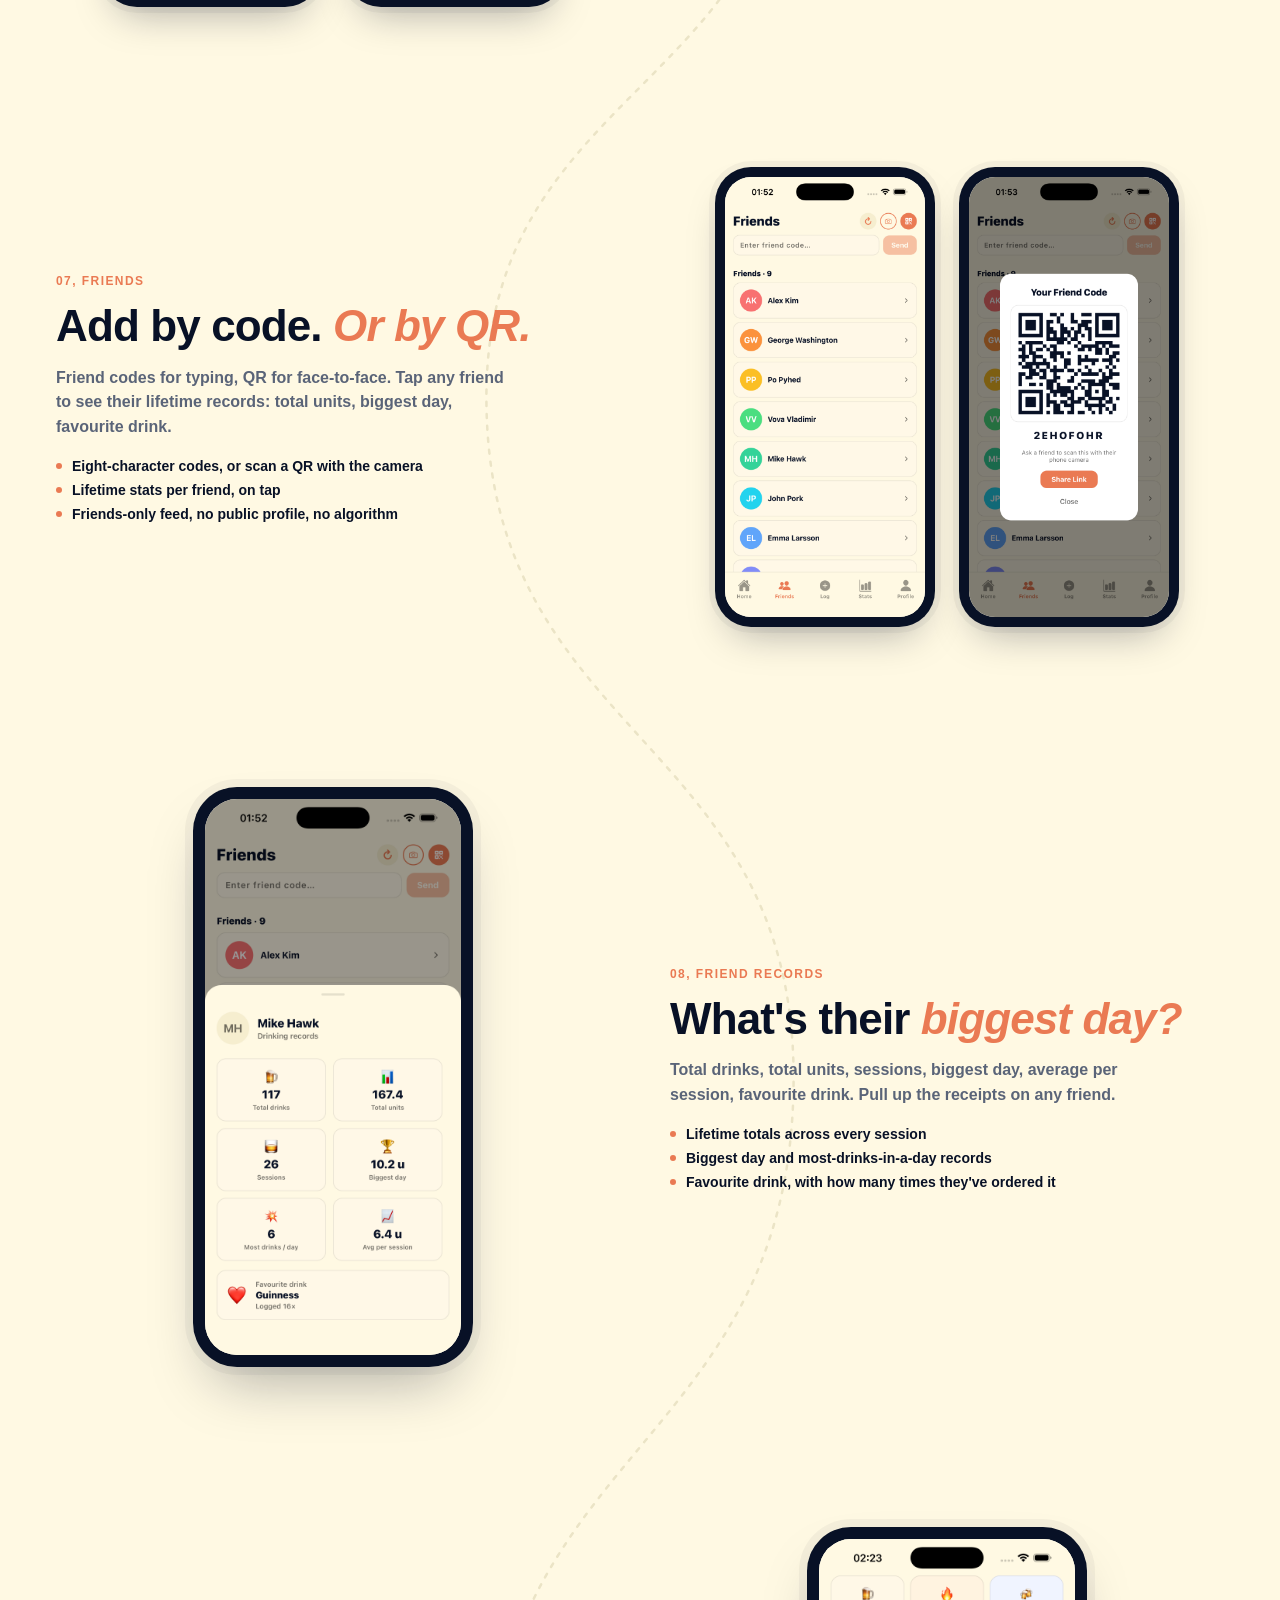
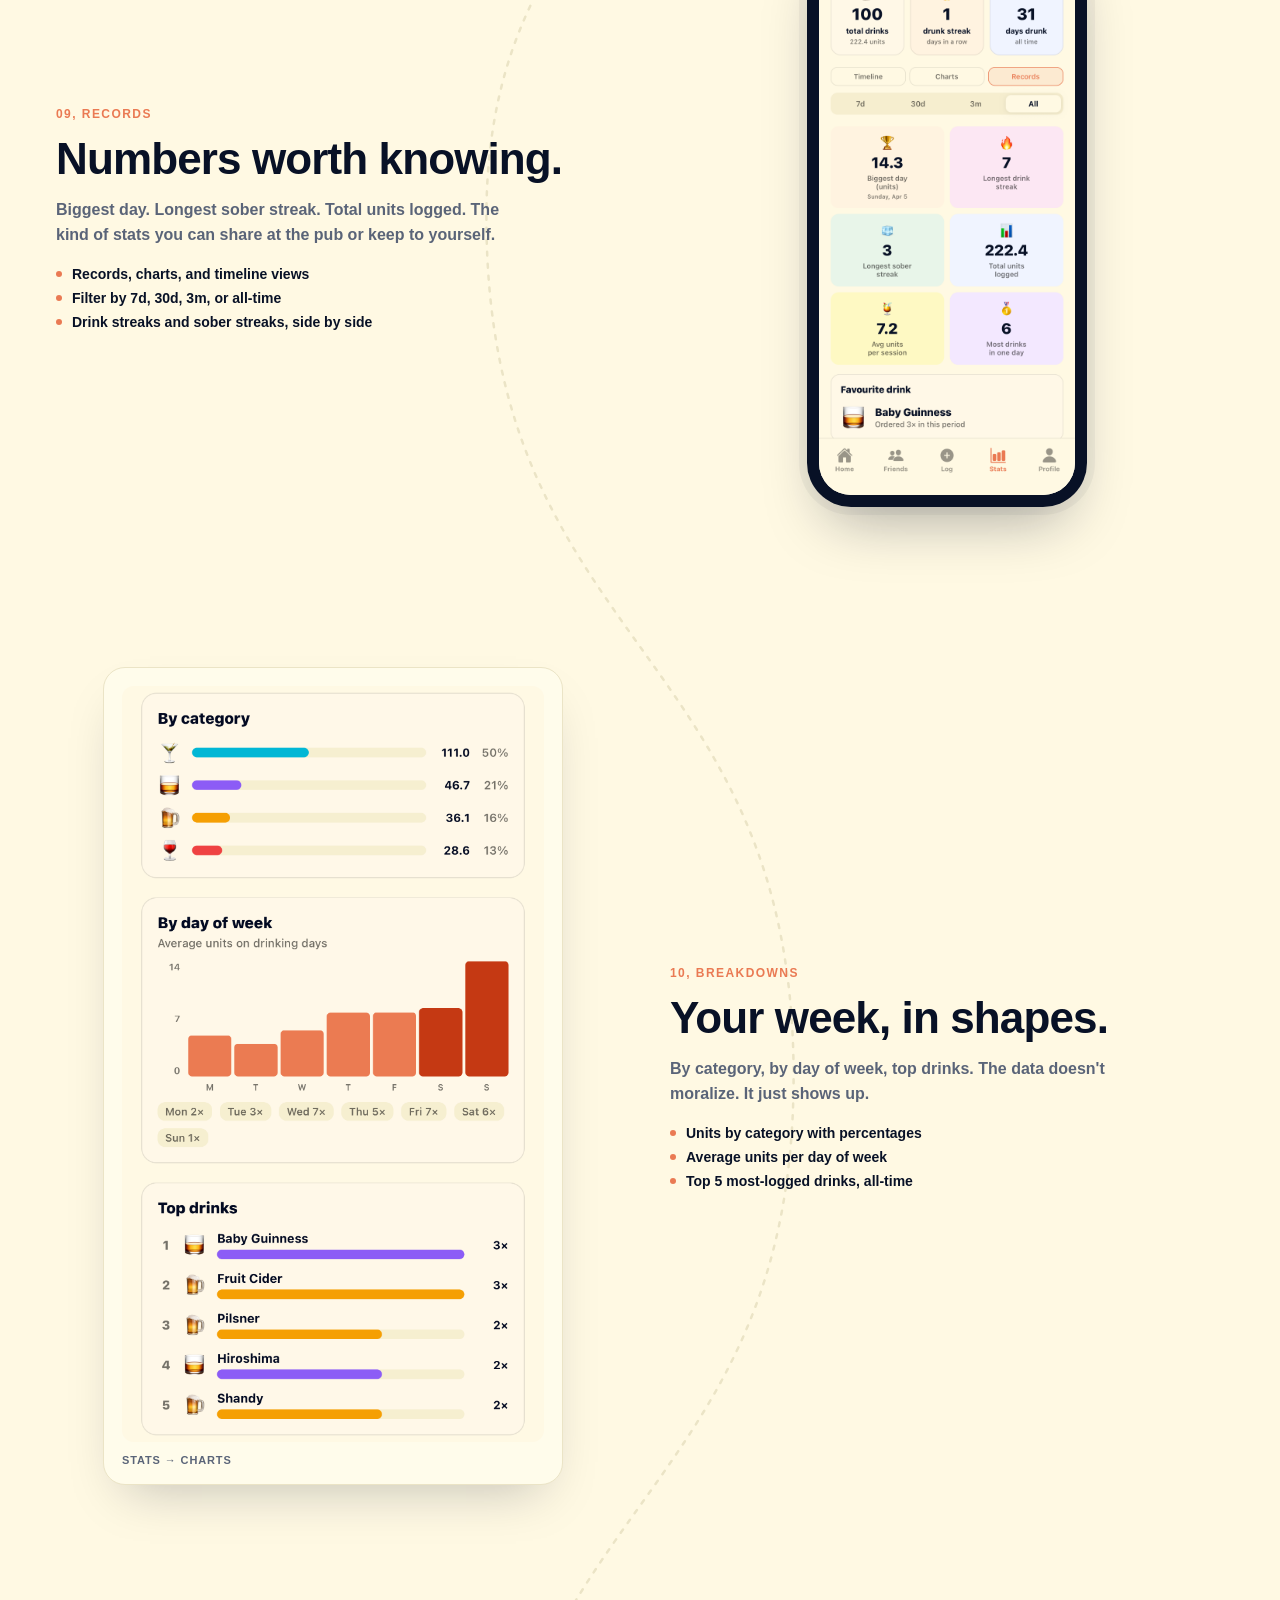
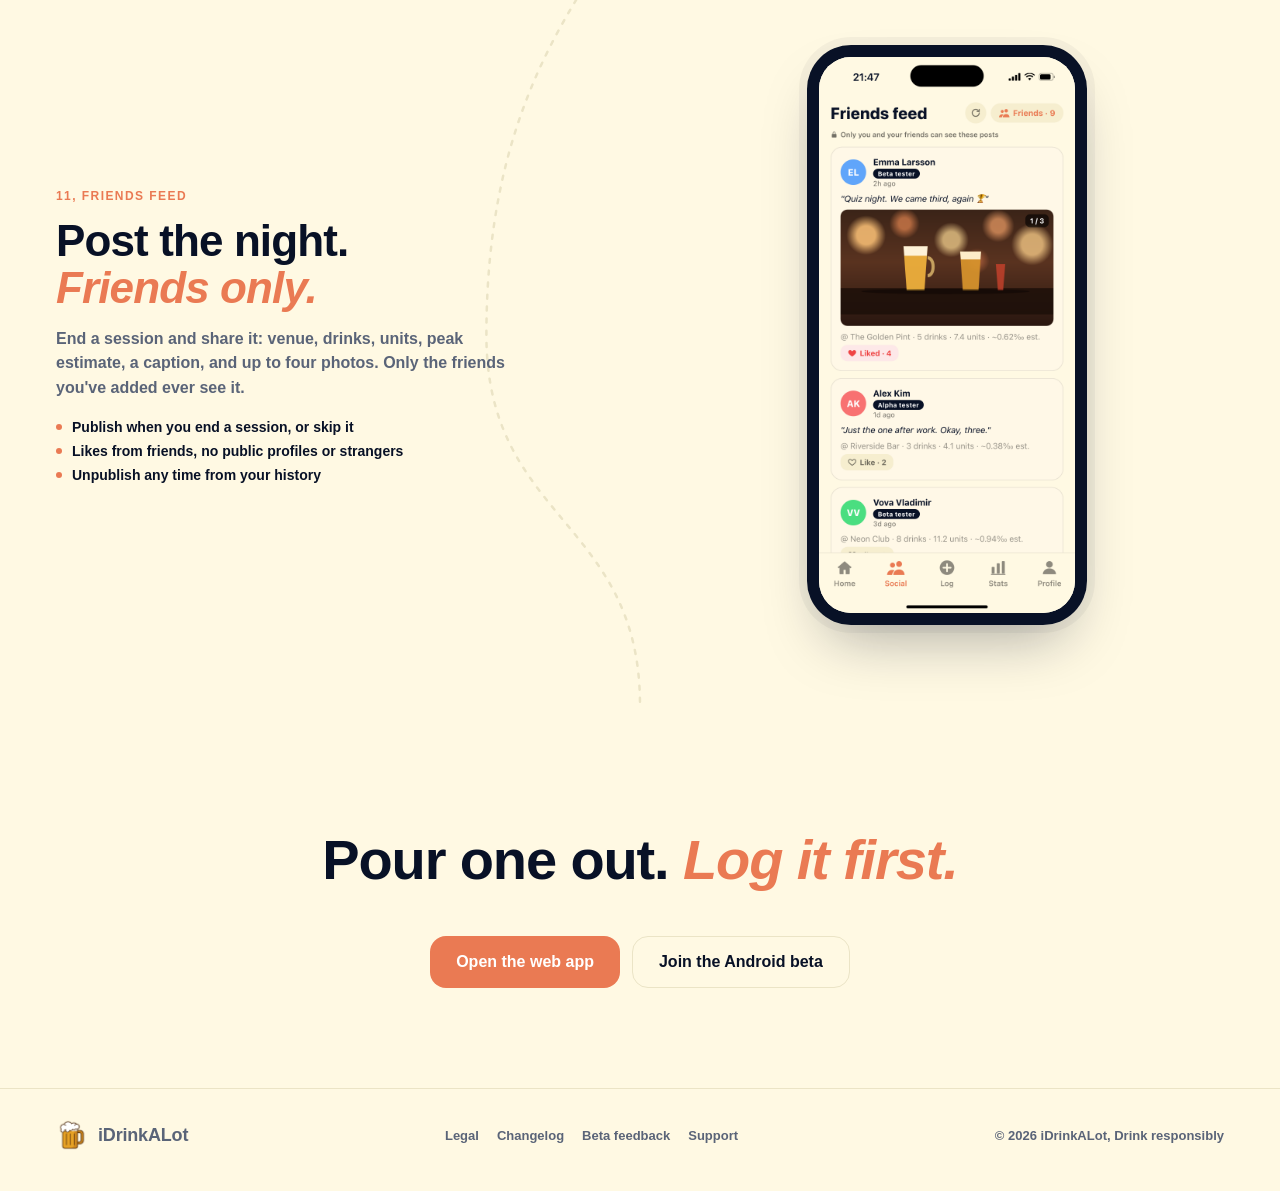
==== commit f727639a: "adding reviews" ====
--- a/index.html
+++ b/index.html
@@ -315,6 +315,7 @@
   <div class="links">
     <a href="legal.html">Legal</a>
     <a href="changelog.html">Changelog</a>
+    <a href="review.html">Beta feedback</a>
     <a href="#">Support</a>
   </div>
   <div>© 2026 iDrinkALot, Drink responsibly</div>
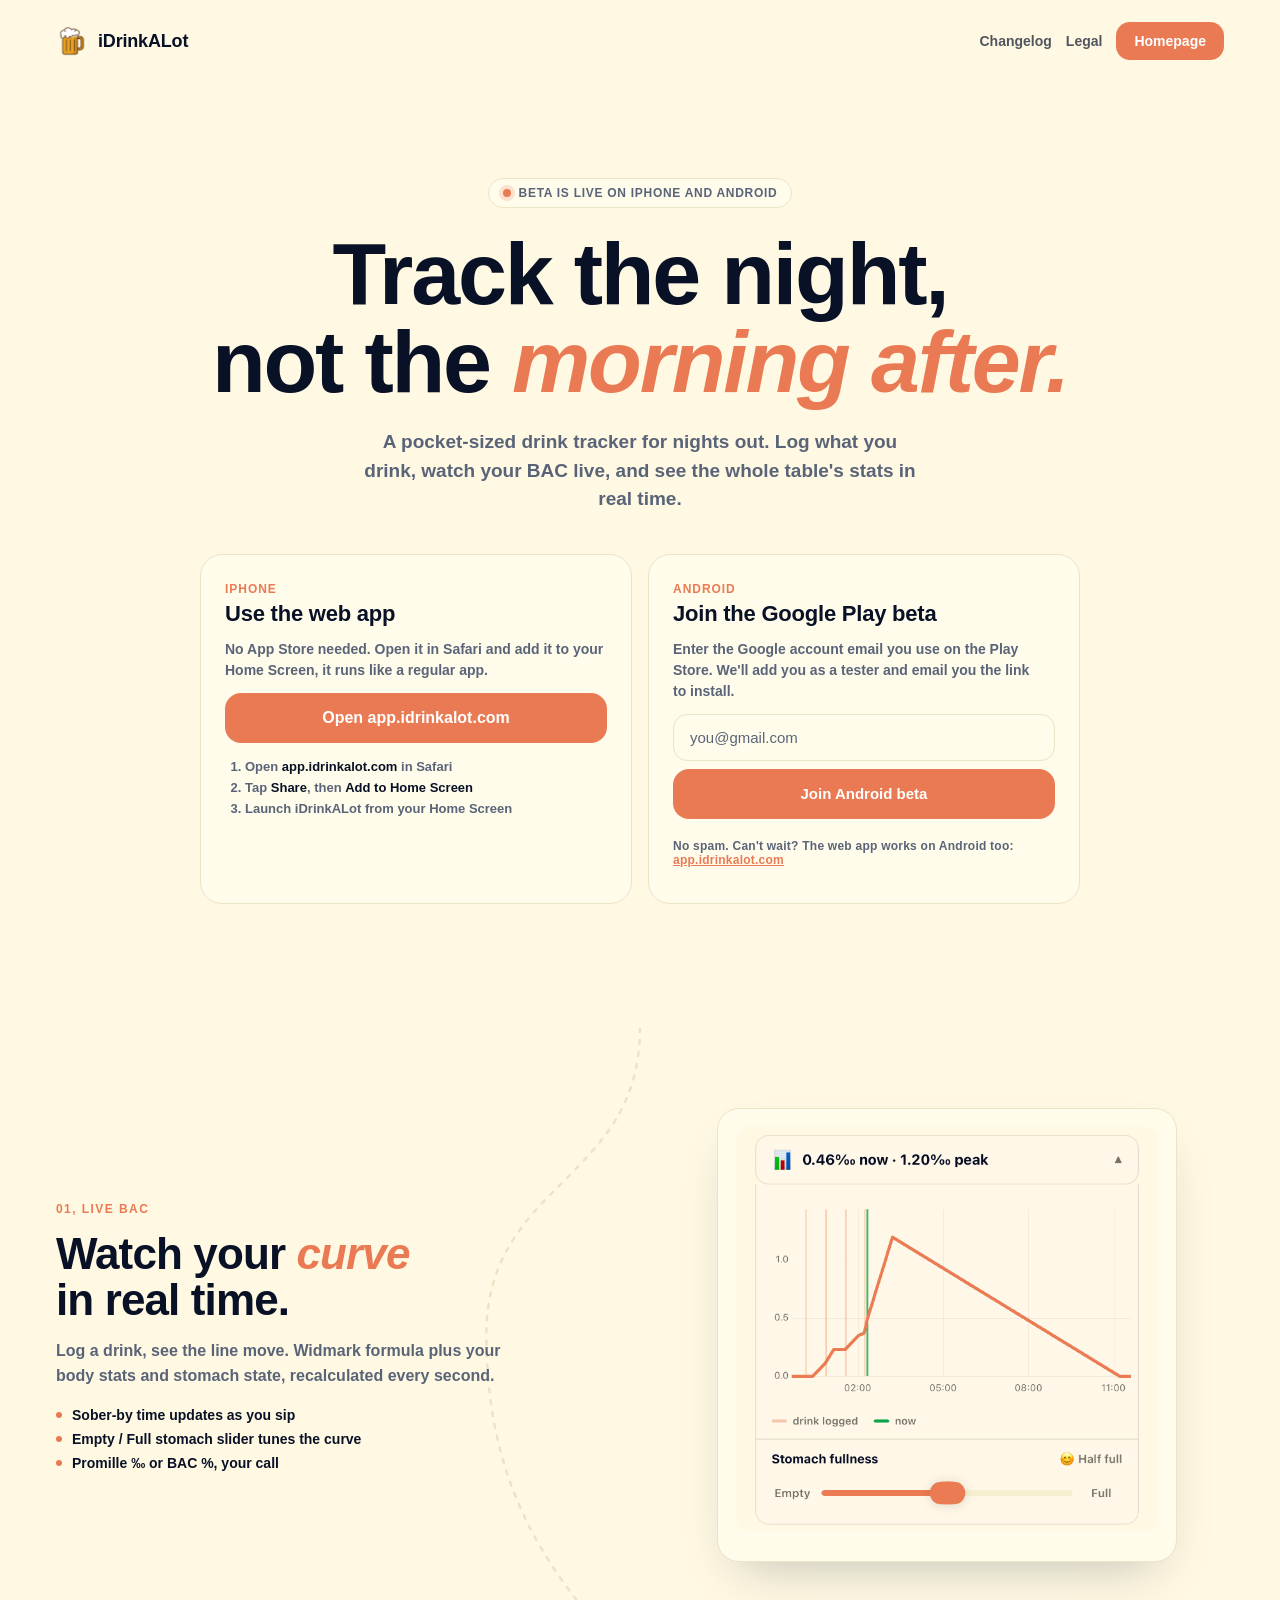
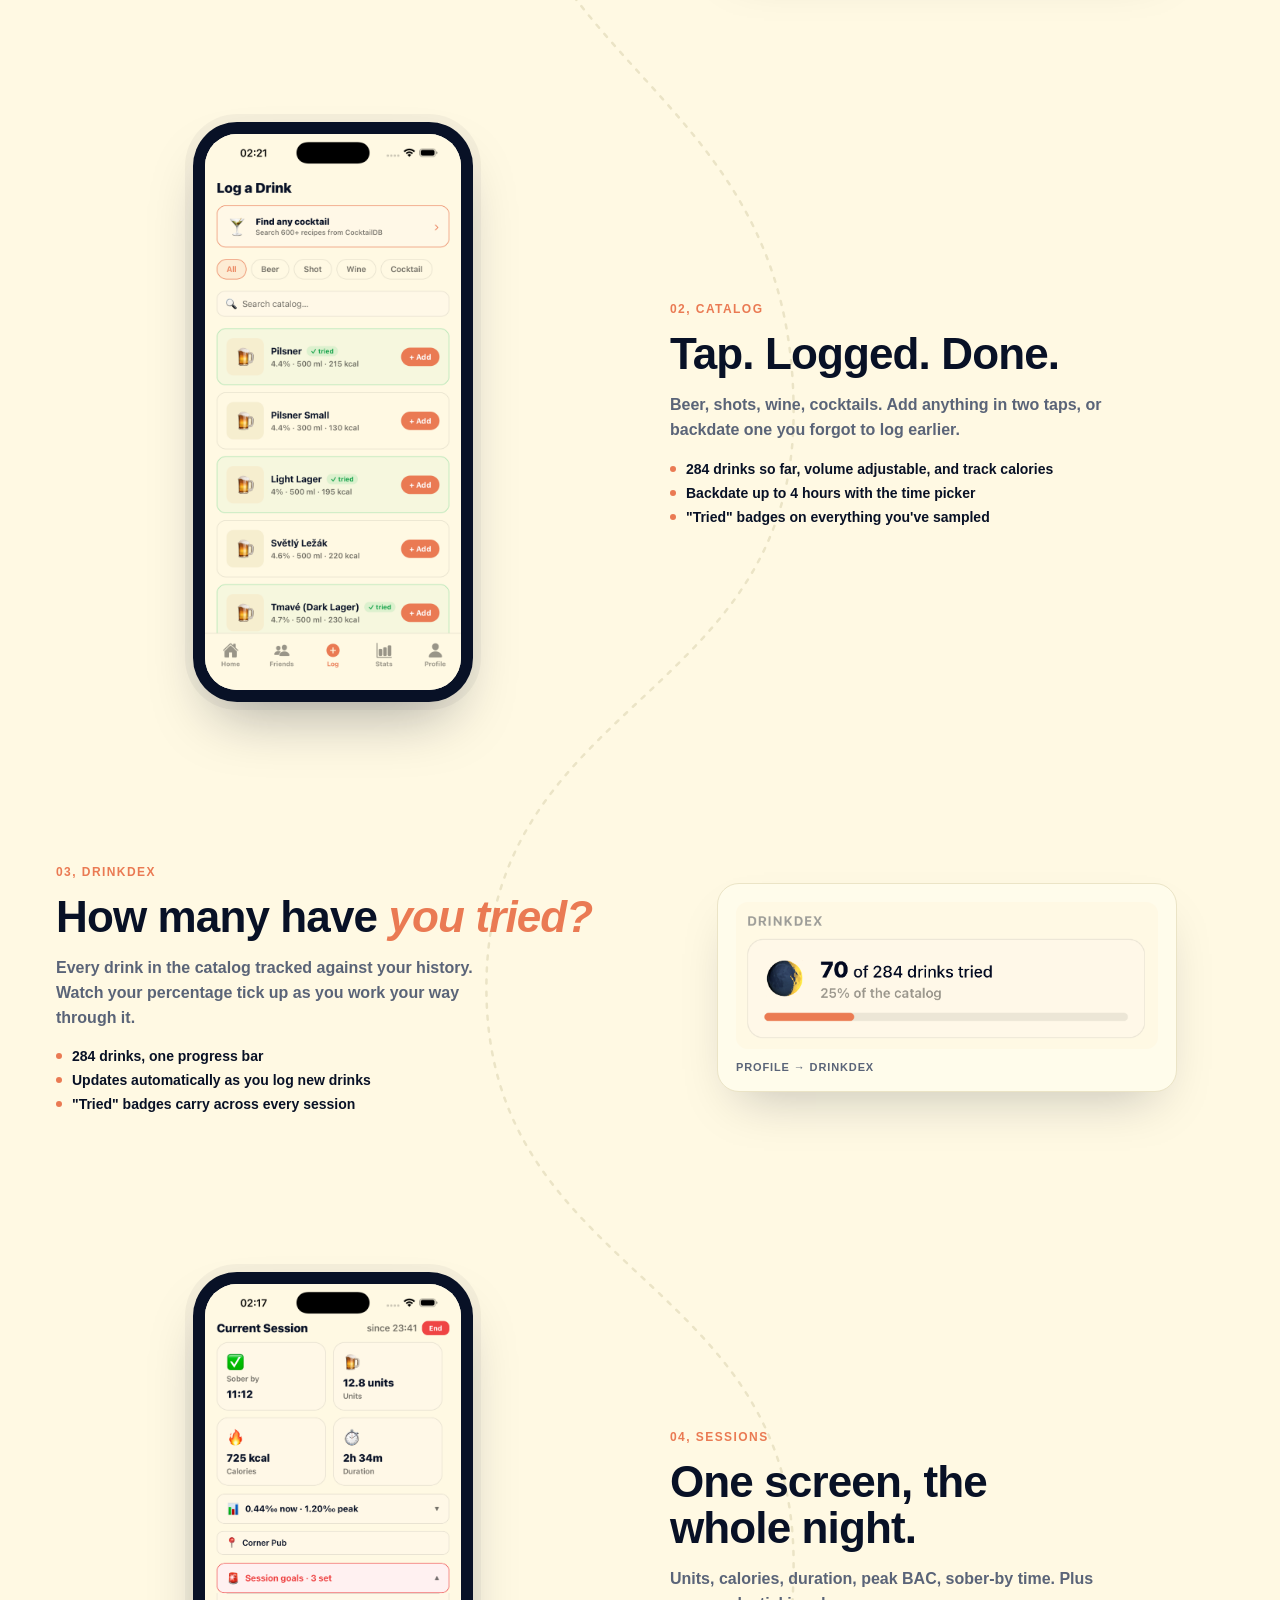
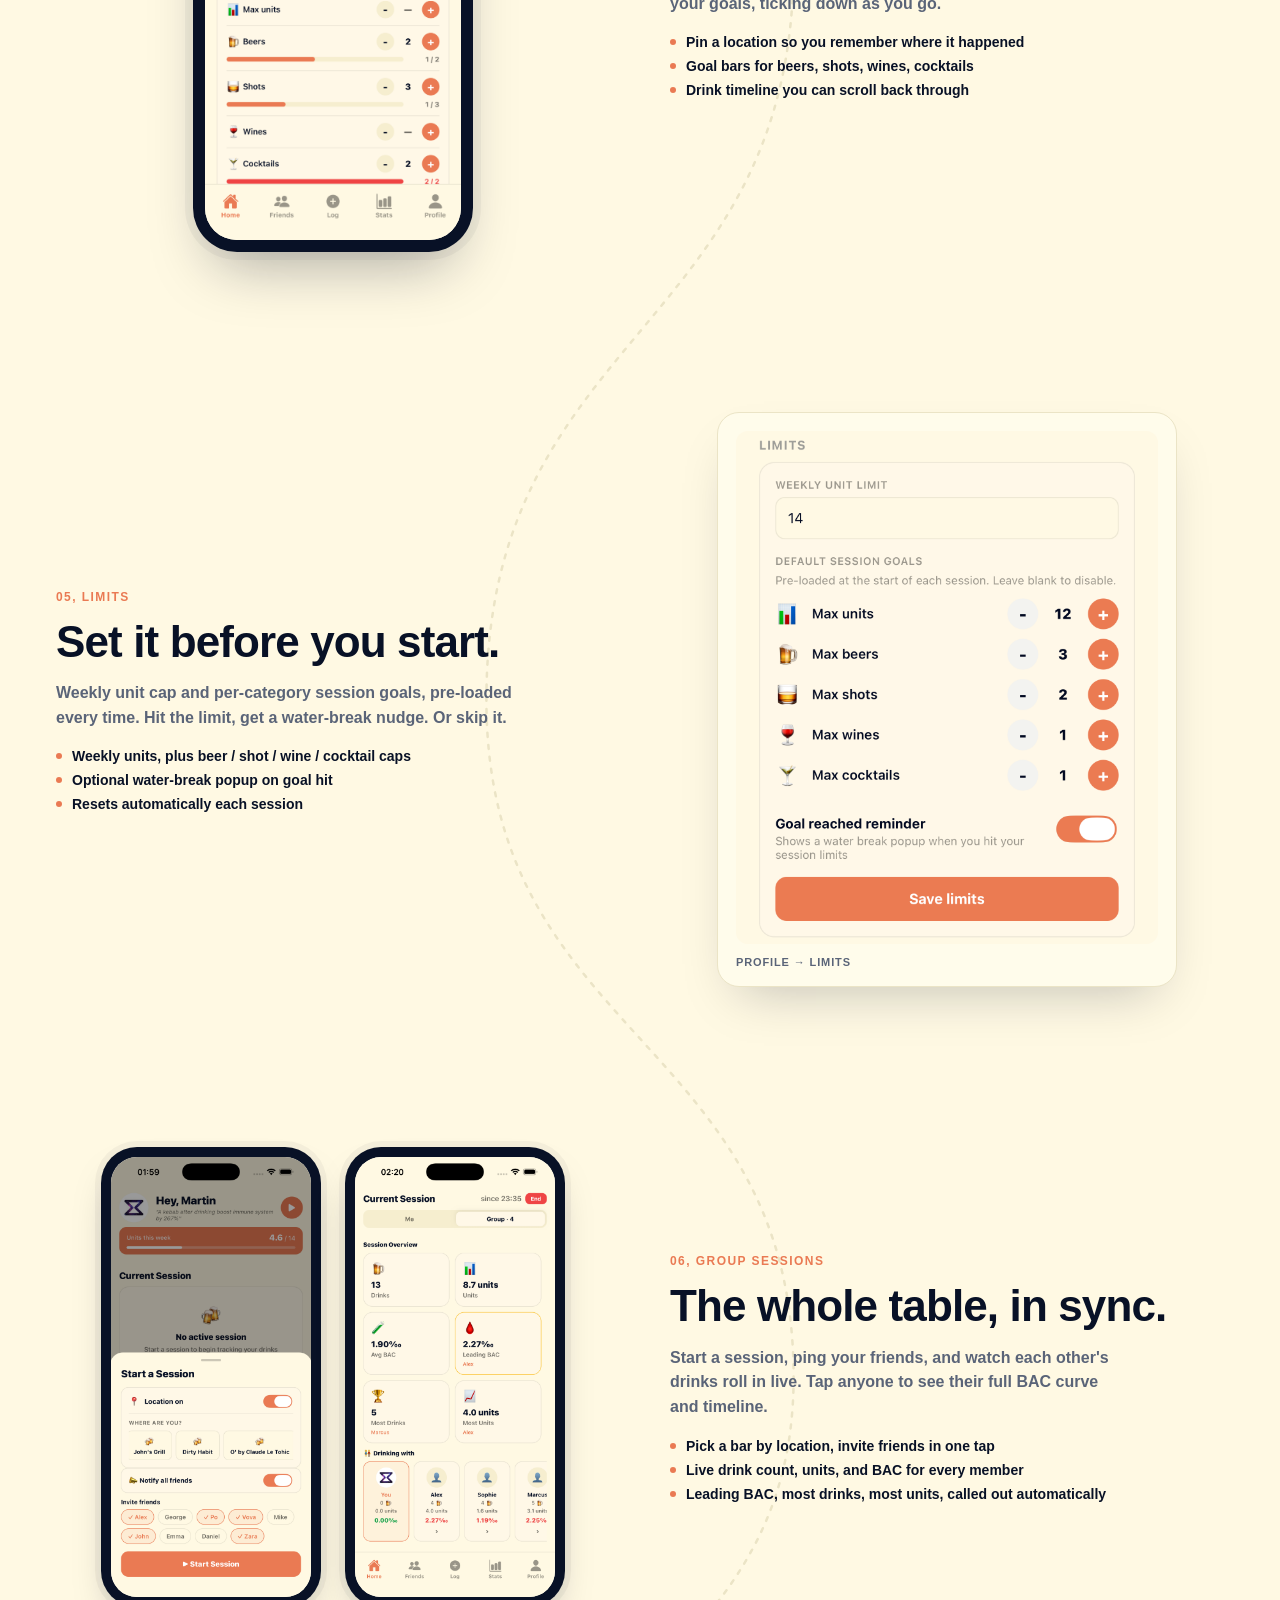
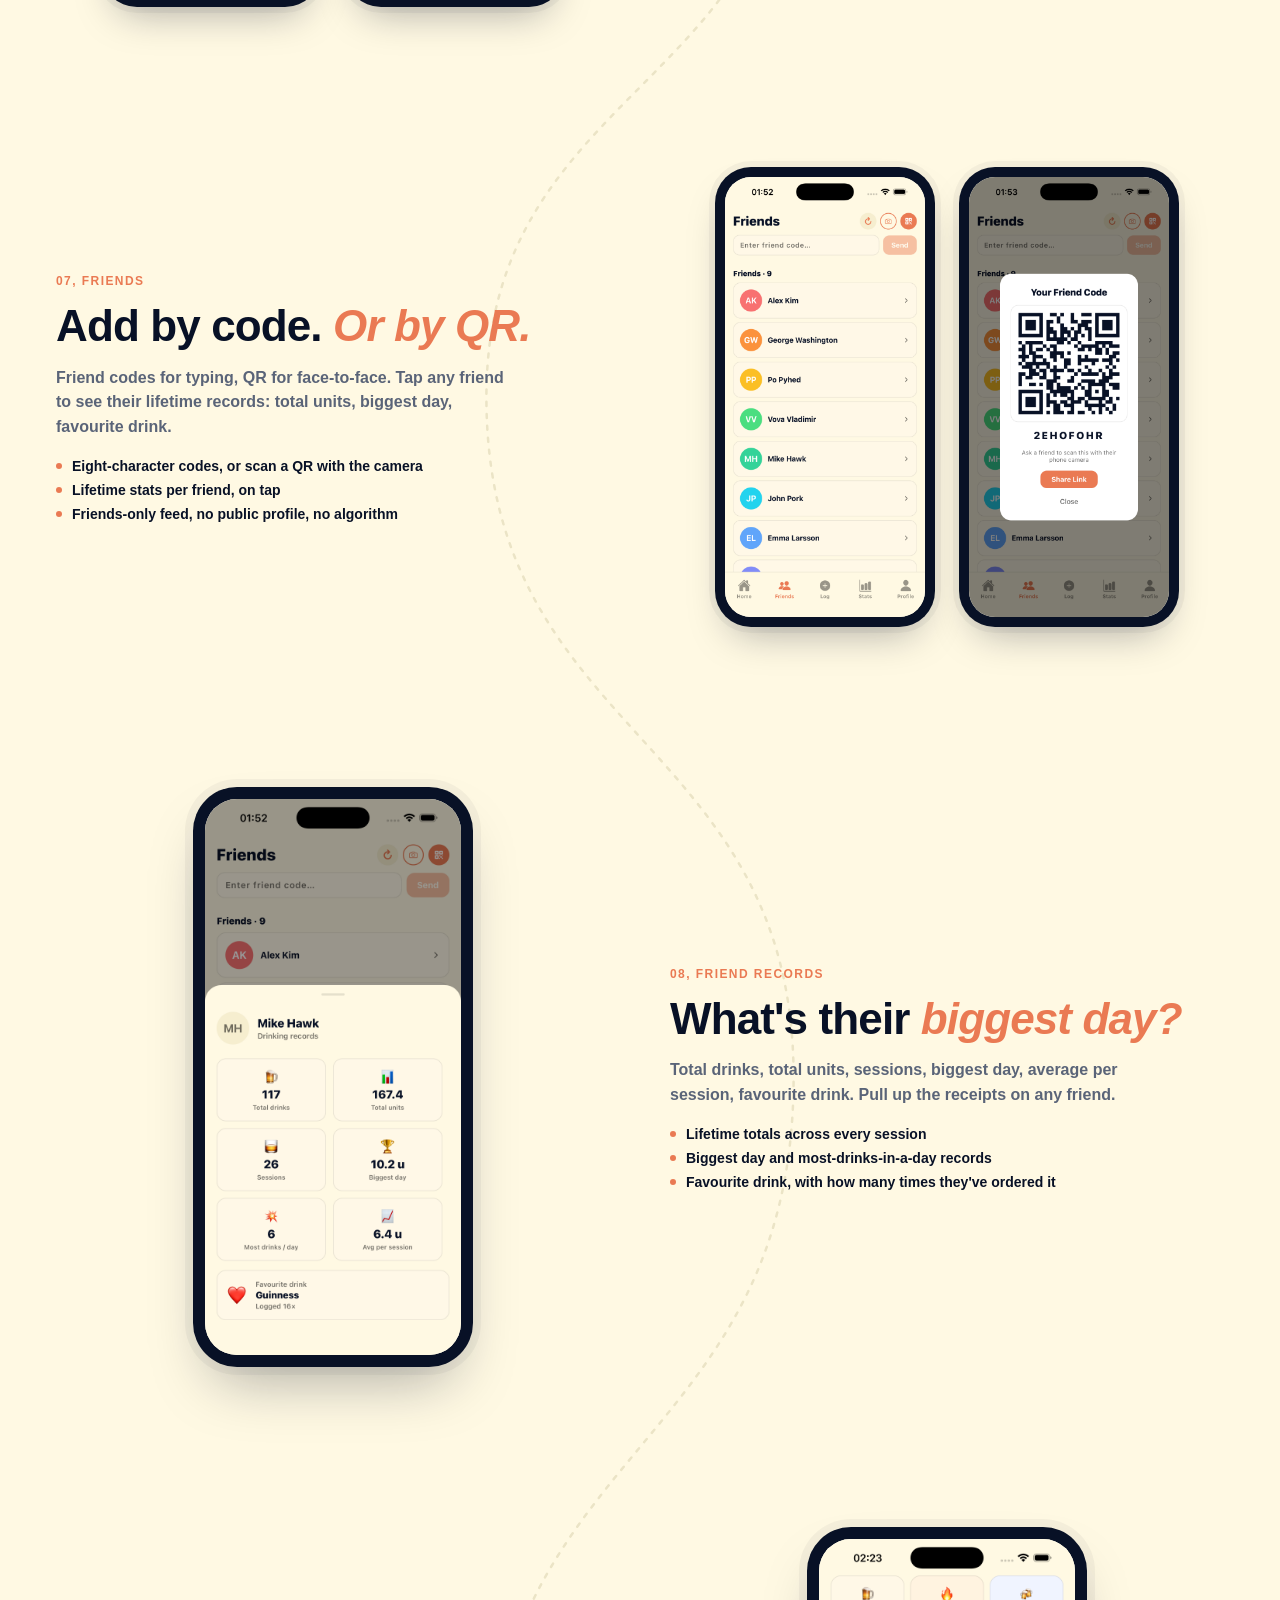
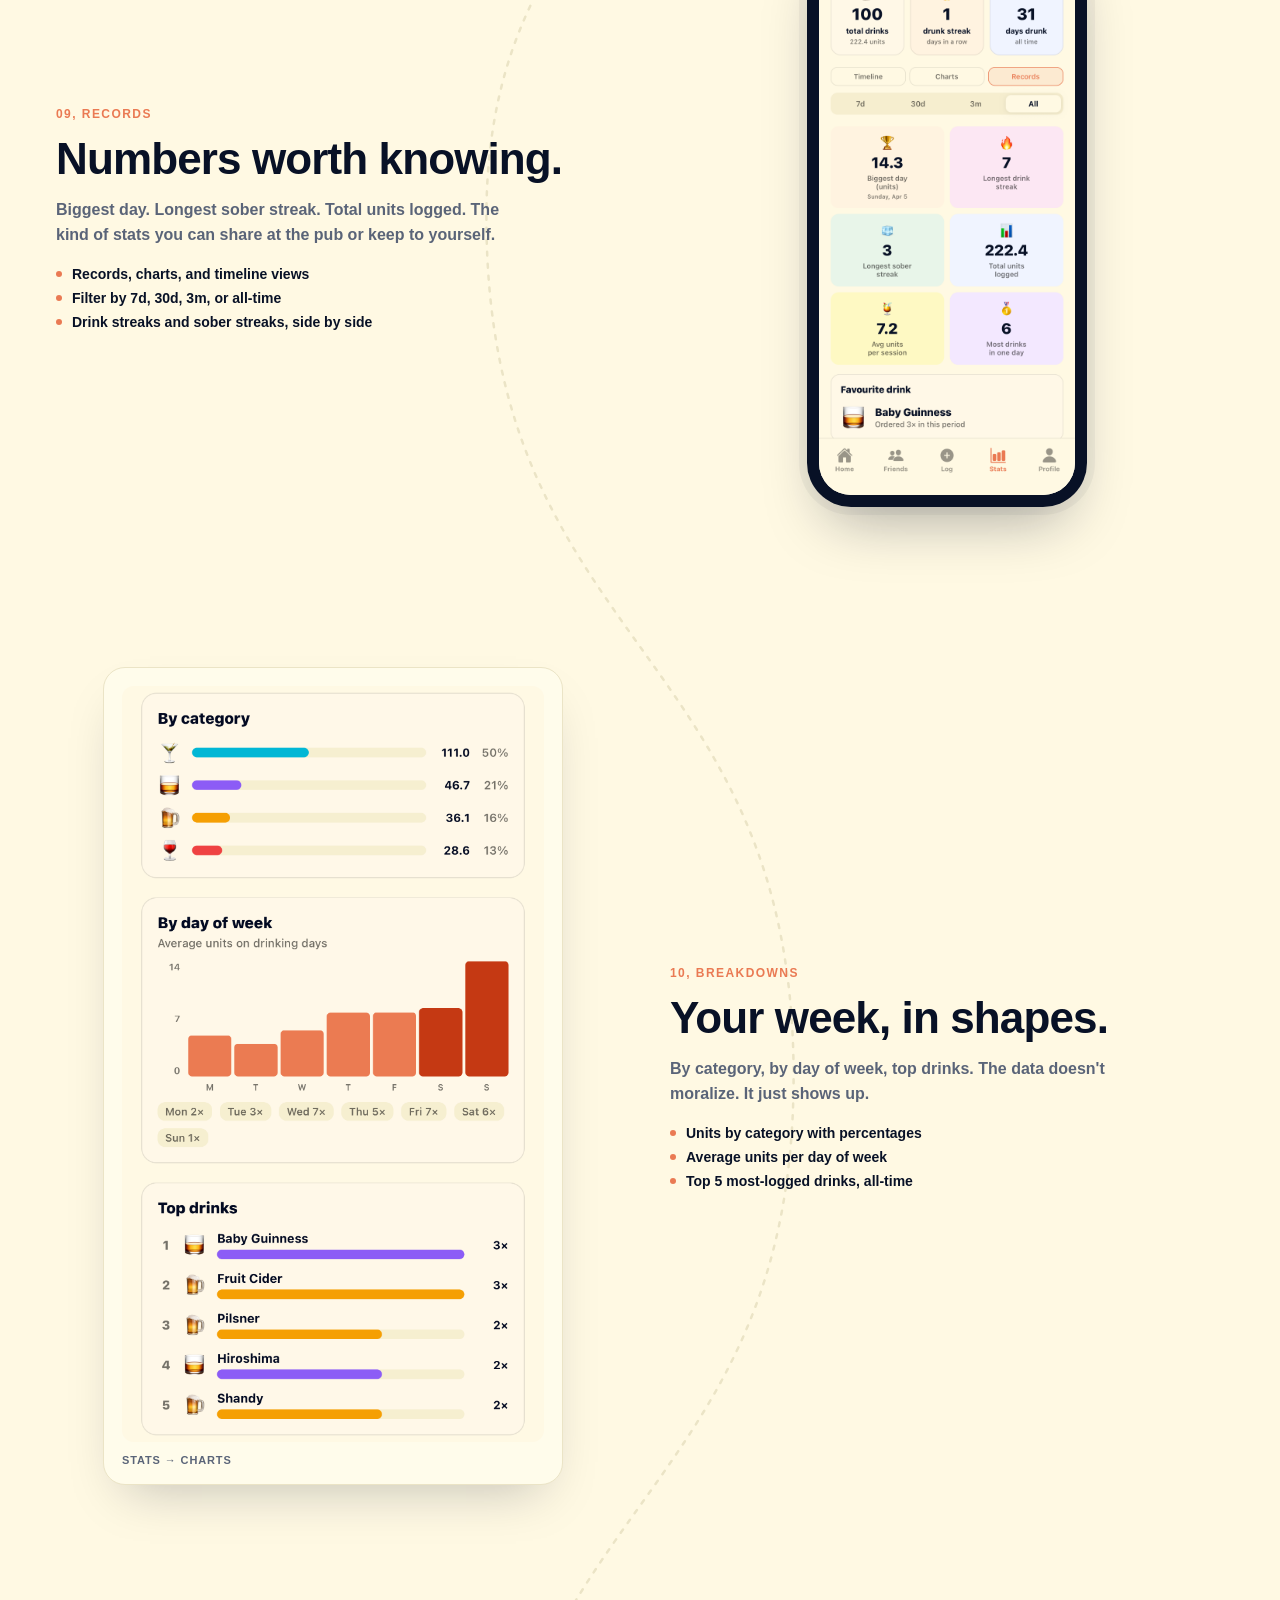
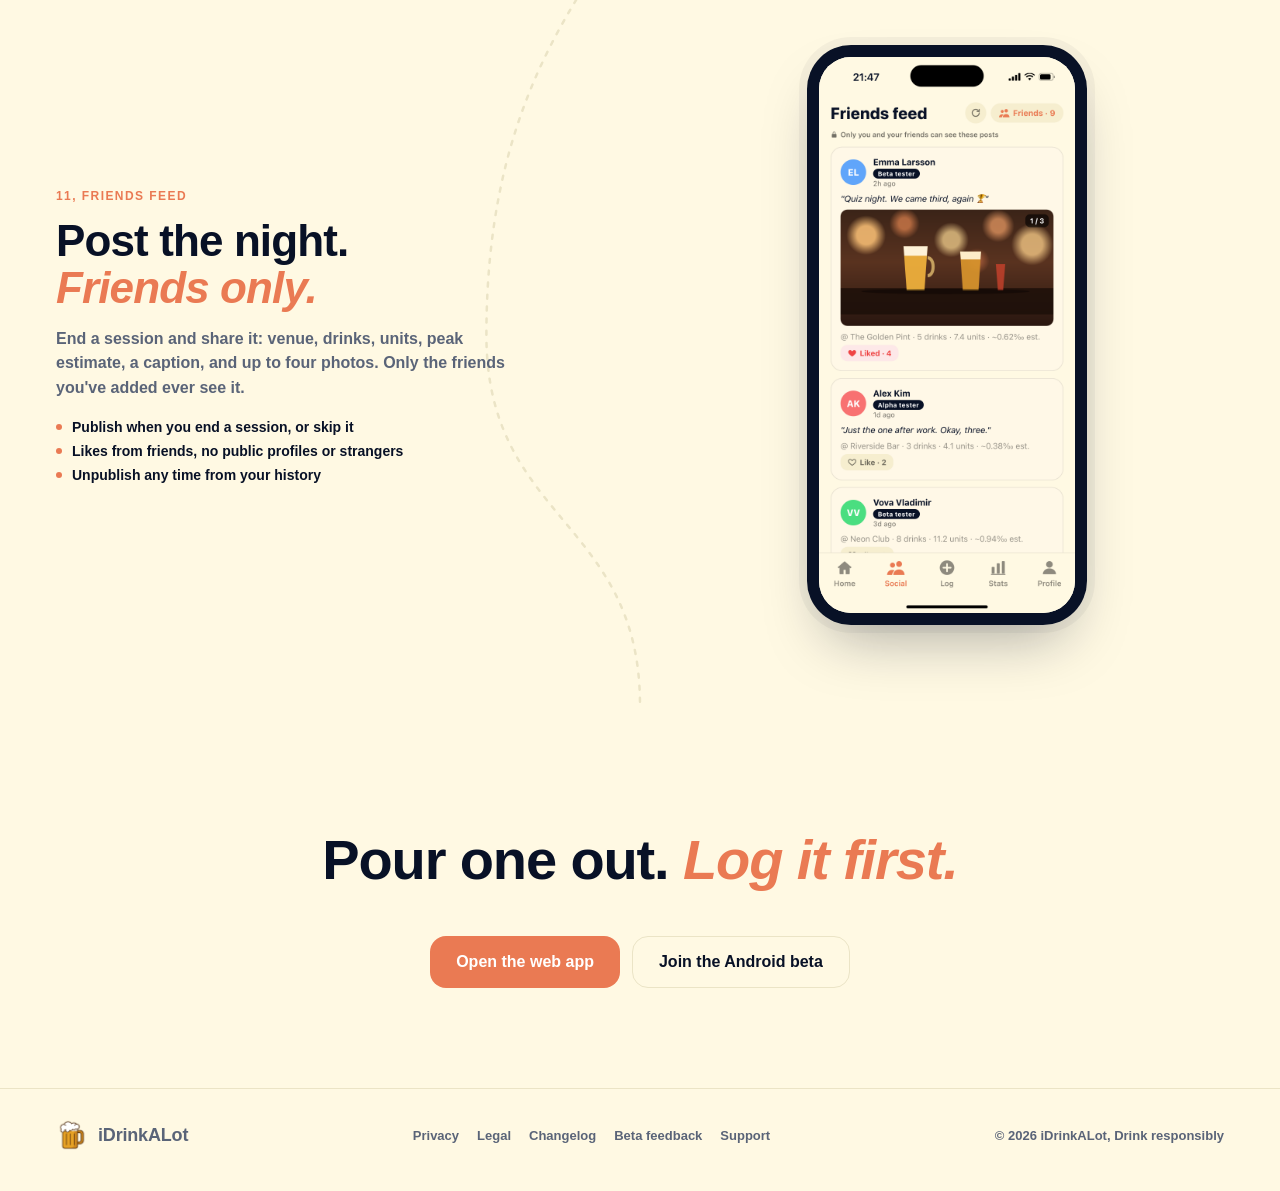
==== commit 0325619e: "da big privacy update" ====
--- a/index.html
+++ b/index.html
@@ -313,10 +313,11 @@
     <span>iDrinkALot</span>
   </div>
   <div class="links">
+    <a href="legal.html#privacy">Privacy</a>
     <a href="legal.html">Legal</a>
     <a href="changelog.html">Changelog</a>
     <a href="review.html">Beta feedback</a>
-    <a href="#">Support</a>
+    <a href="mailto:support@idrinkalot.com">Support</a>
   </div>
   <div>© 2026 iDrinkALot, Drink responsibly</div>
 </footer>
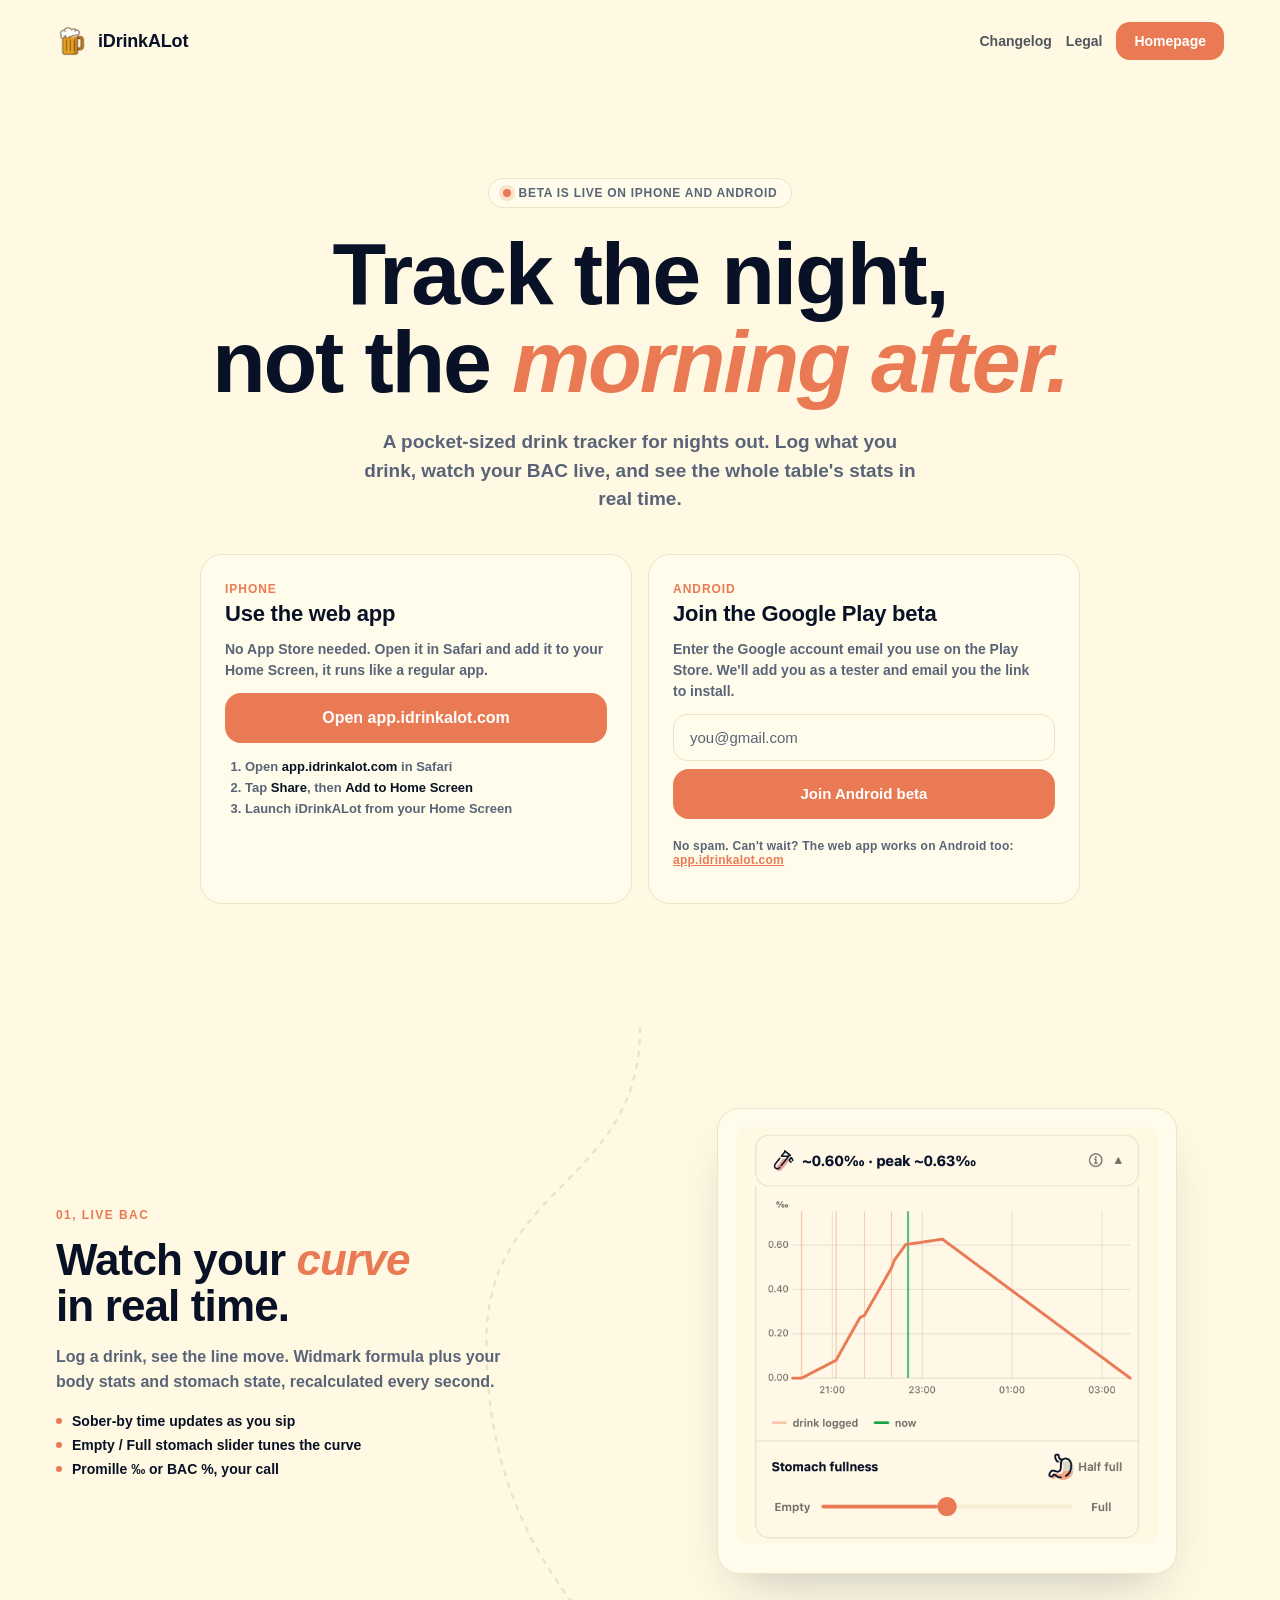
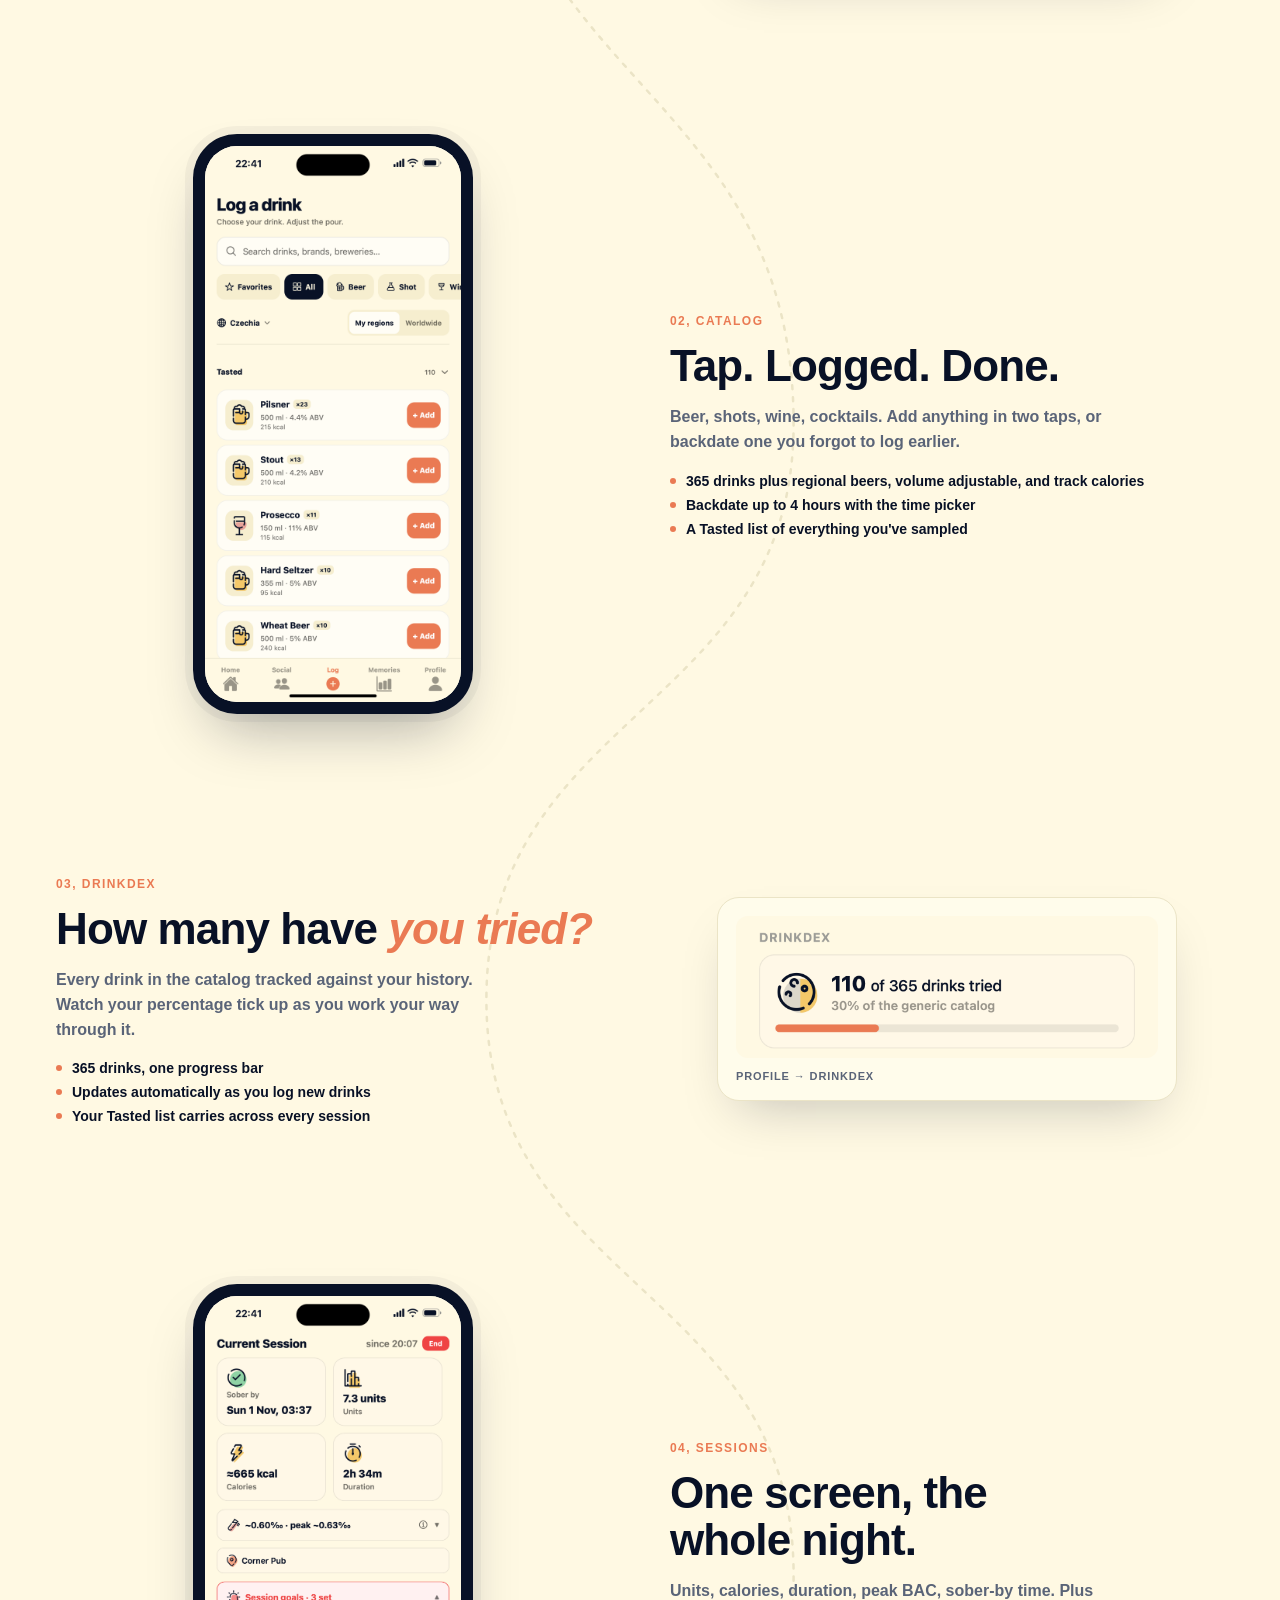
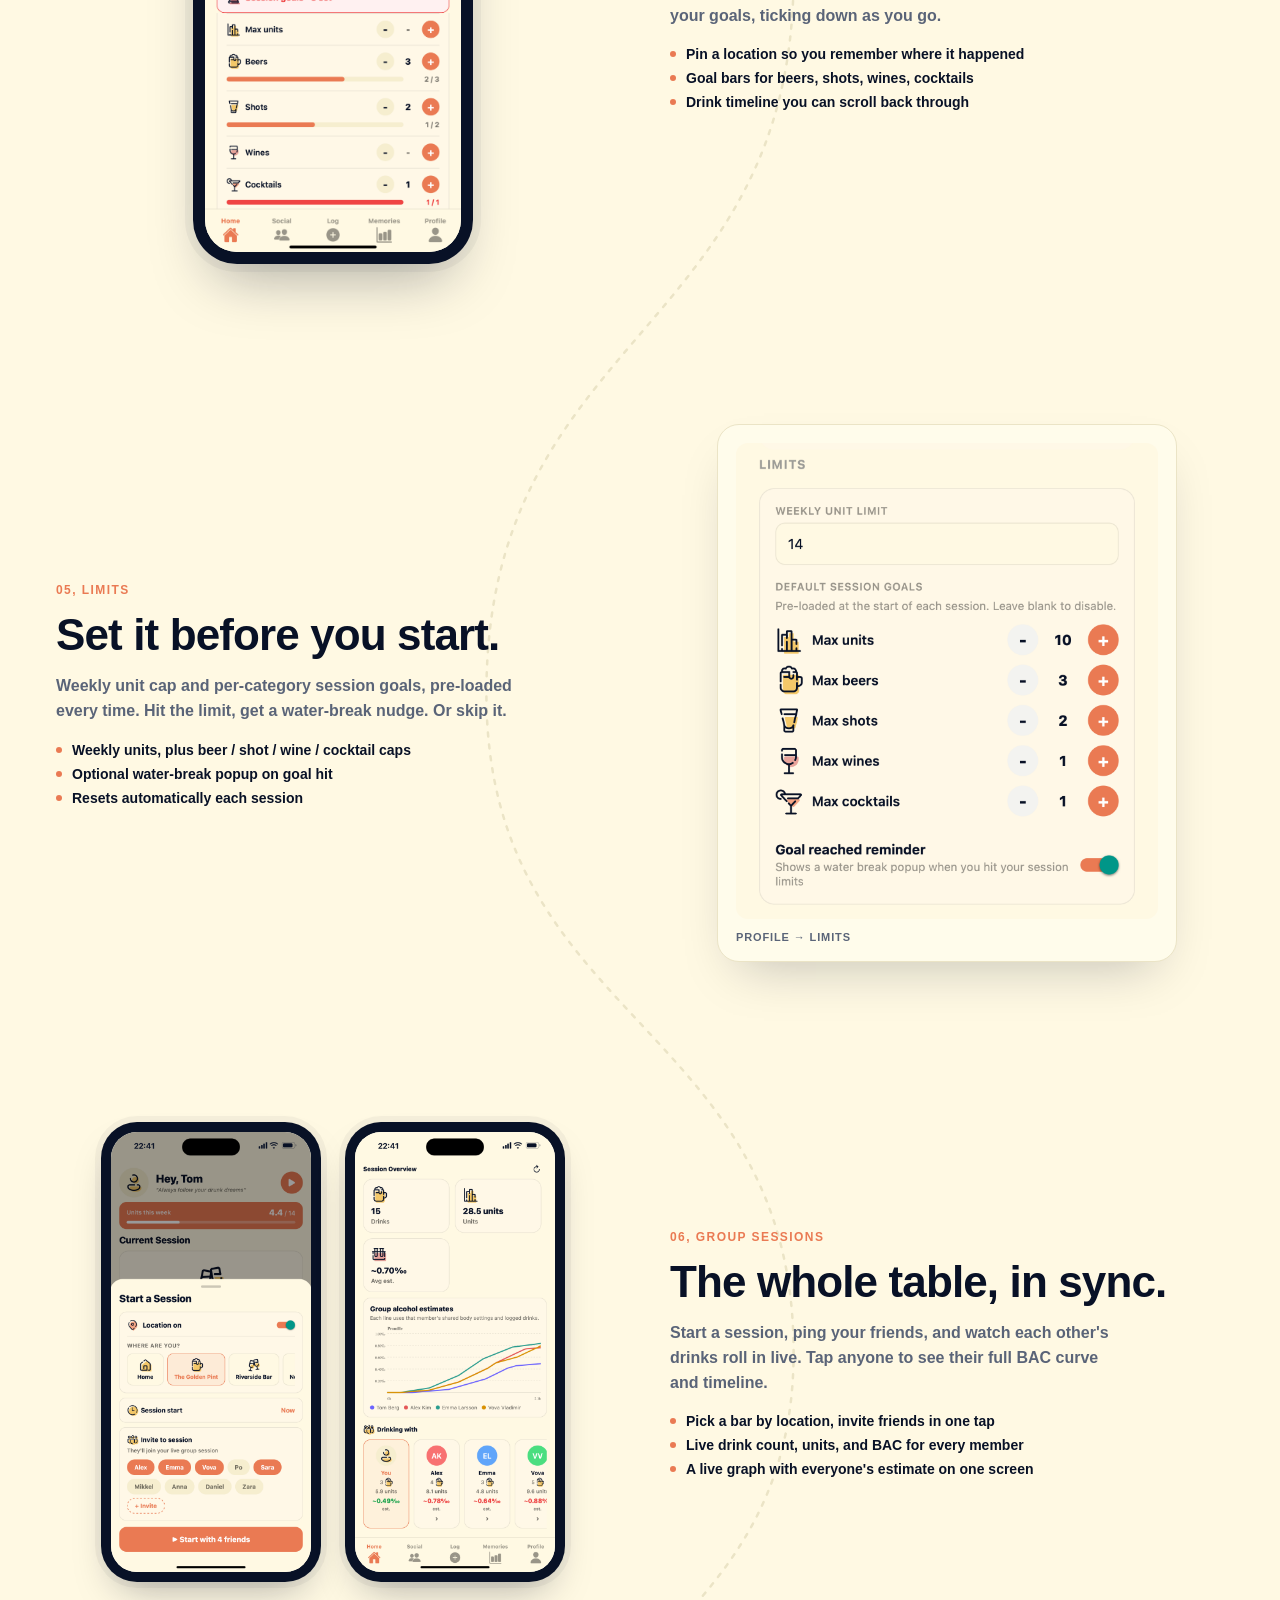
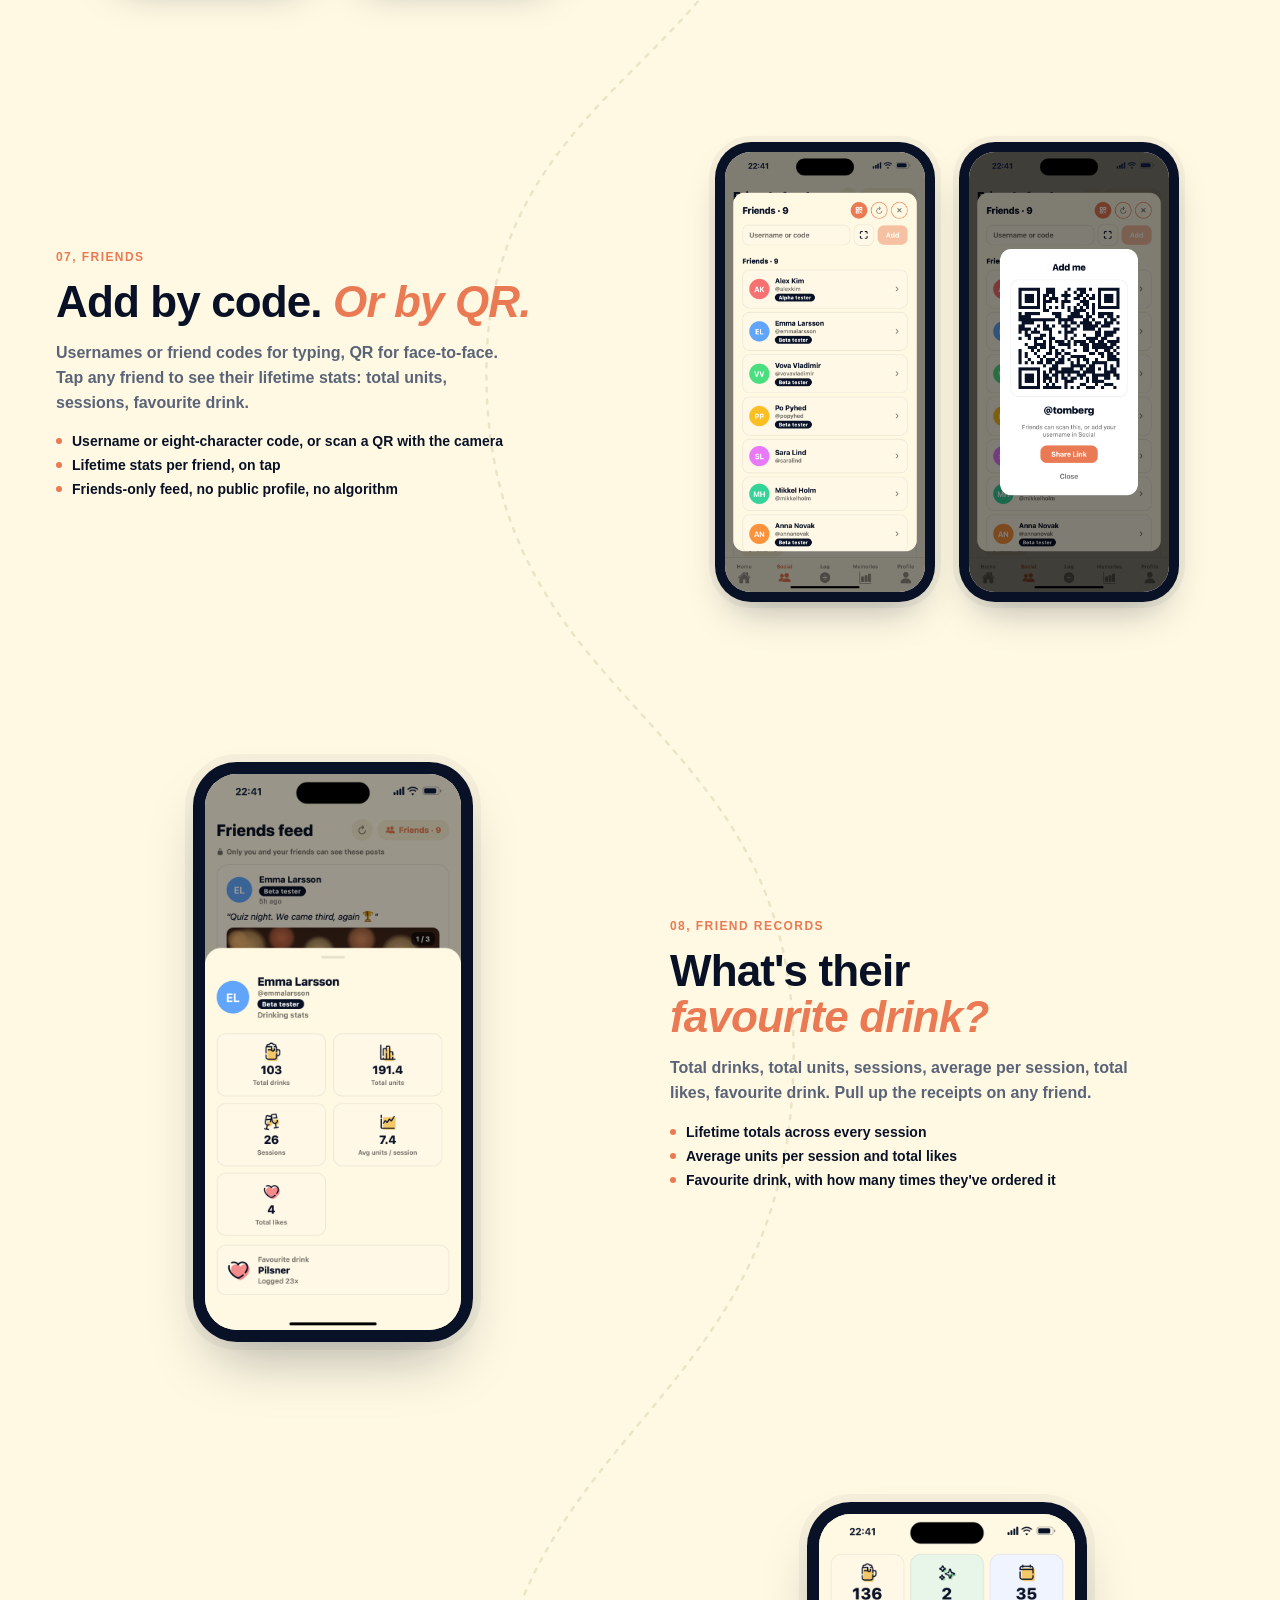
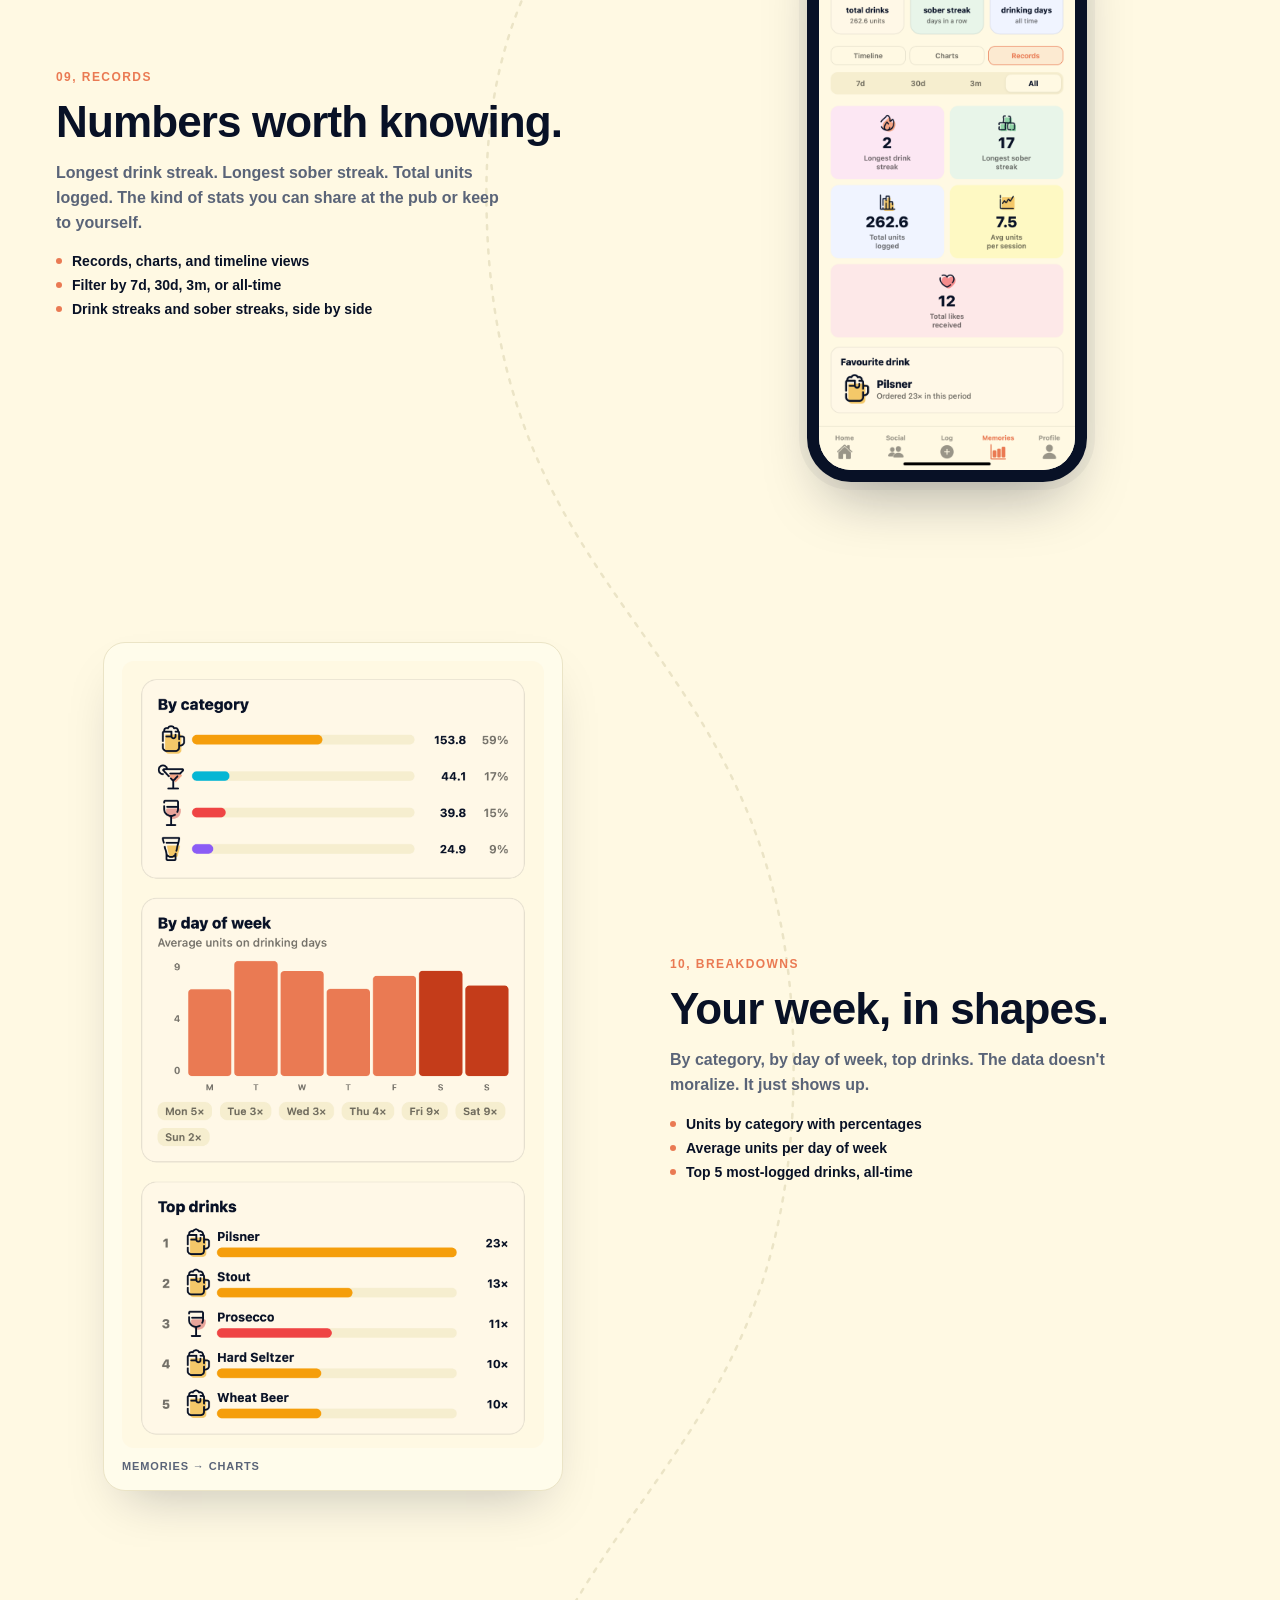
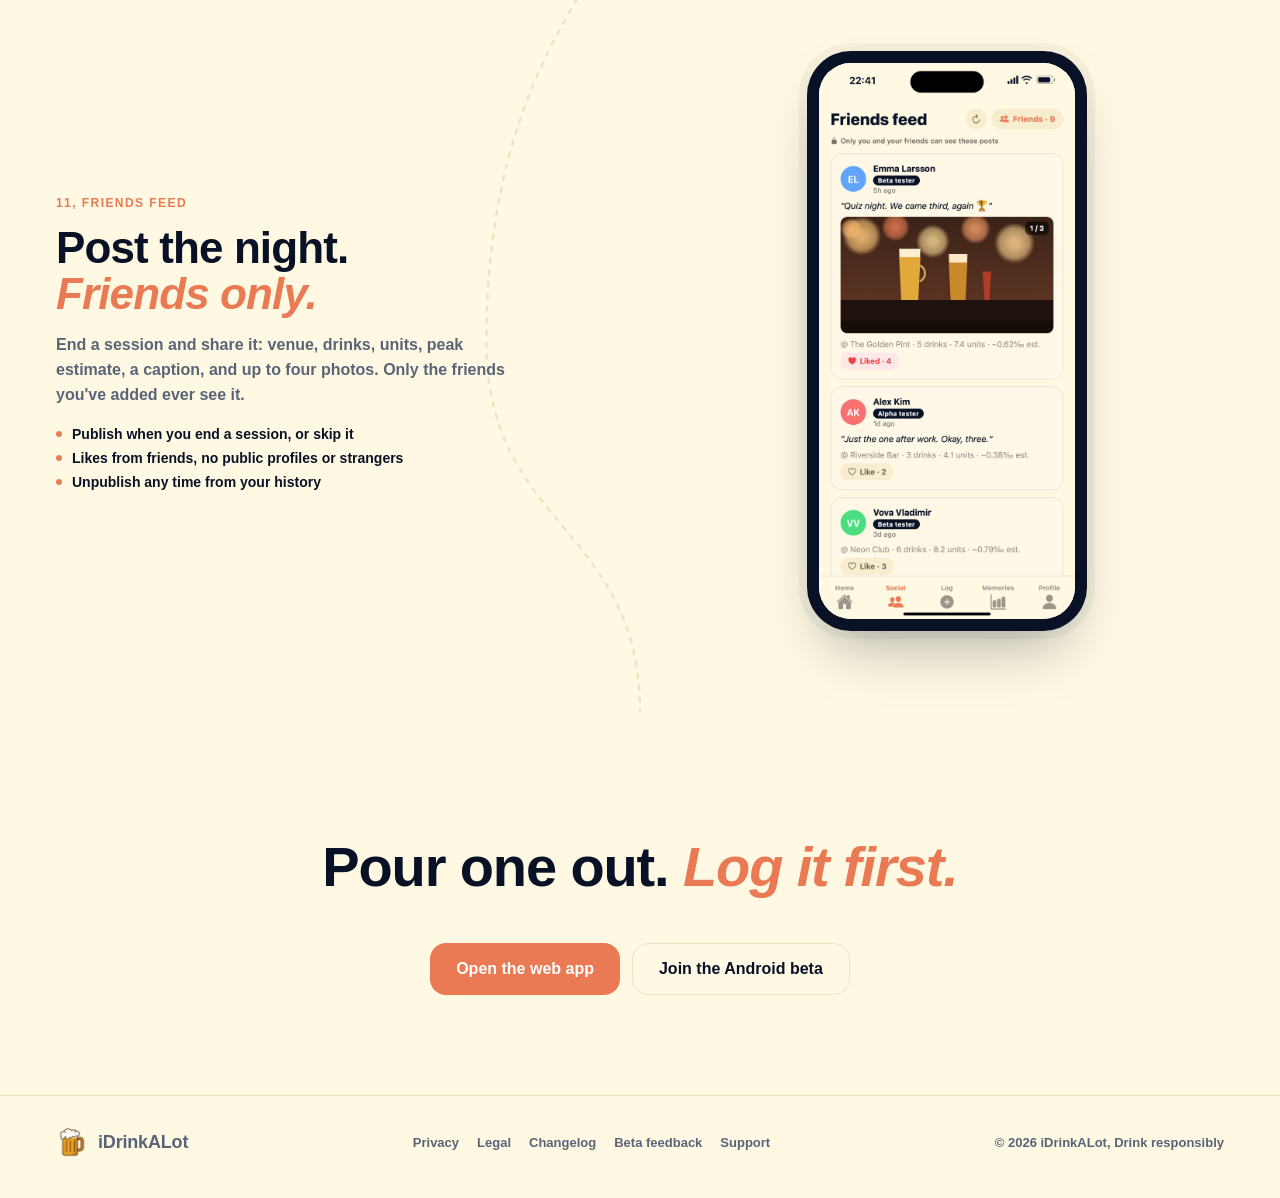
==== commit 8059ef10: "updat emoji" ====
--- a/index.html
+++ b/index.html
@@ -92,9 +92,9 @@
       <h2>Tap. Logged. Done.</h2>
       <p>Beer, shots, wine, cocktails. Add anything in two taps, or backdate one you forgot to log earlier.</p>
       <ul class="feat-bullets">
-        <li>284 drinks so far, volume adjustable, and track calories</li>
+        <li>365 drinks plus regional beers, volume adjustable, and track calories</li>
         <li>Backdate up to 4 hours with the time picker</li>
-        <li>"Tried" badges on everything you've sampled</li>
+        <li>A Tasted list of everything you've sampled</li>
       </ul>
     </div>
     <div class="feat-art">
@@ -113,14 +113,14 @@
       <h2>How many have <span class="accent">you tried?</span></h2>
       <p>Every drink in the catalog tracked against your history. Watch your percentage tick up as you work your way through it.</p>
       <ul class="feat-bullets">
-        <li>284 drinks, one progress bar</li>
+        <li>365 drinks, one progress bar</li>
         <li>Updates automatically as you log new drinks</li>
-        <li>"Tried" badges carry across every session</li>
+        <li>Your Tasted list carries across every session</li>
       </ul>
     </div>
     <div class="feat-art">
       <div class="shot-card">
-        <img src="screenshots/drinkdex.png" alt="Drinkdex showing 70 of 284 drinks tried" />
+        <img src="screenshots/drinkdex.png" alt="Drinkdex showing 110 of 365 drinks tried" />
         <div class="caption">Profile → Drinkdex</div>
       </div>
     </div>
@@ -176,7 +176,7 @@
       <ul class="feat-bullets">
         <li>Pick a bar by location, invite friends in one tap</li>
         <li>Live drink count, units, and BAC for every member</li>
-        <li>Leading BAC, most drinks, most units, called out automatically</li>
+        <li>A live graph with everyone's estimate on one screen</li>
       </ul>
     </div>
     <div class="feat-art">
@@ -185,7 +185,7 @@
           <div class="phone-screen"><img src="screenshots/start_group_session.png" alt="Start a group session, pick a bar and invite friends" /></div>
         </div>
         <div class="phone">
-          <div class="phone-screen"><img src="screenshots/group_session.png" alt="Live group session with stats per friend" /></div>
+          <div class="phone-screen"><img src="screenshots/group_session.png" alt="Live group session with a graph and stats per friend" /></div>
         </div>
       </div>
     </div>
@@ -196,9 +196,9 @@
     <div class="feat-text">
       <div class="feat-num">07, Friends</div>
       <h2>Add by code. <span class="accent">Or by QR.</span></h2>
-      <p>Friend codes for typing, QR for face-to-face. Tap any friend to see their lifetime records: total units, biggest day, favourite drink.</p>
-      <ul class="feat-bullets">
-        <li>Eight-character codes, or scan a QR with the camera</li>
+      <p>Usernames or friend codes for typing, QR for face-to-face. Tap any friend to see their lifetime stats: total units, sessions, favourite drink.</p>
+      <ul class="feat-bullets">
+        <li>Username or eight-character code, or scan a QR with the camera</li>
         <li>Lifetime stats per friend, on tap</li>
         <li>Friends-only feed, no public profile, no algorithm</li>
       </ul>
@@ -219,11 +219,11 @@
   <div class="feature reverse">
     <div class="feat-text">
       <div class="feat-num">08, Friend records</div>
-      <h2>What's their <span class="accent">biggest day?</span></h2>
-      <p>Total drinks, total units, sessions, biggest day, average per session, favourite drink. Pull up the receipts on any friend.</p>
+      <h2>What's their <span class="accent">favourite drink?</span></h2>
+      <p>Total drinks, total units, sessions, average per session, total likes, favourite drink. Pull up the receipts on any friend.</p>
       <ul class="feat-bullets">
         <li>Lifetime totals across every session</li>
-        <li>Biggest day and most-drinks-in-a-day records</li>
+        <li>Average units per session and total likes</li>
         <li>Favourite drink, with how many times they've ordered it</li>
       </ul>
     </div>
@@ -241,7 +241,7 @@
     <div class="feat-text">
       <div class="feat-num">09, Records</div>
       <h2>Numbers worth knowing.</h2>
-      <p>Biggest day. Longest sober streak. Total units logged. The kind of stats you can share at the pub or keep to yourself.</p>
+      <p>Longest drink streak. Longest sober streak. Total units logged. The kind of stats you can share at the pub or keep to yourself.</p>
       <ul class="feat-bullets">
         <li>Records, charts, and timeline views</li>
         <li>Filter by 7d, 30d, 3m, or all-time</li>
@@ -251,7 +251,7 @@
     <div class="feat-art">
       <div class="phone">
         <div class="phone-screen">
-          <img src="screenshots/stats_records.png" alt="Stats records screen with biggest day and streaks" />
+          <img src="screenshots/stats_records.png" alt="Records screen with streaks, total units and favourite drink" />
         </div>
       </div>
     </div>
@@ -271,8 +271,8 @@
     </div>
     <div class="feat-art">
       <div class="shot-card">
-        <img src="screenshots/more_stats.png" alt="Stats breakdown by category, day of week, and top drinks" />
-        <div class="caption">Stats → Charts</div>
+        <img src="screenshots/more_stats.png" alt="Charts by category, day of week and top drinks" />
+        <div class="caption">Memories → Charts</div>
       </div>
     </div>
   </div>
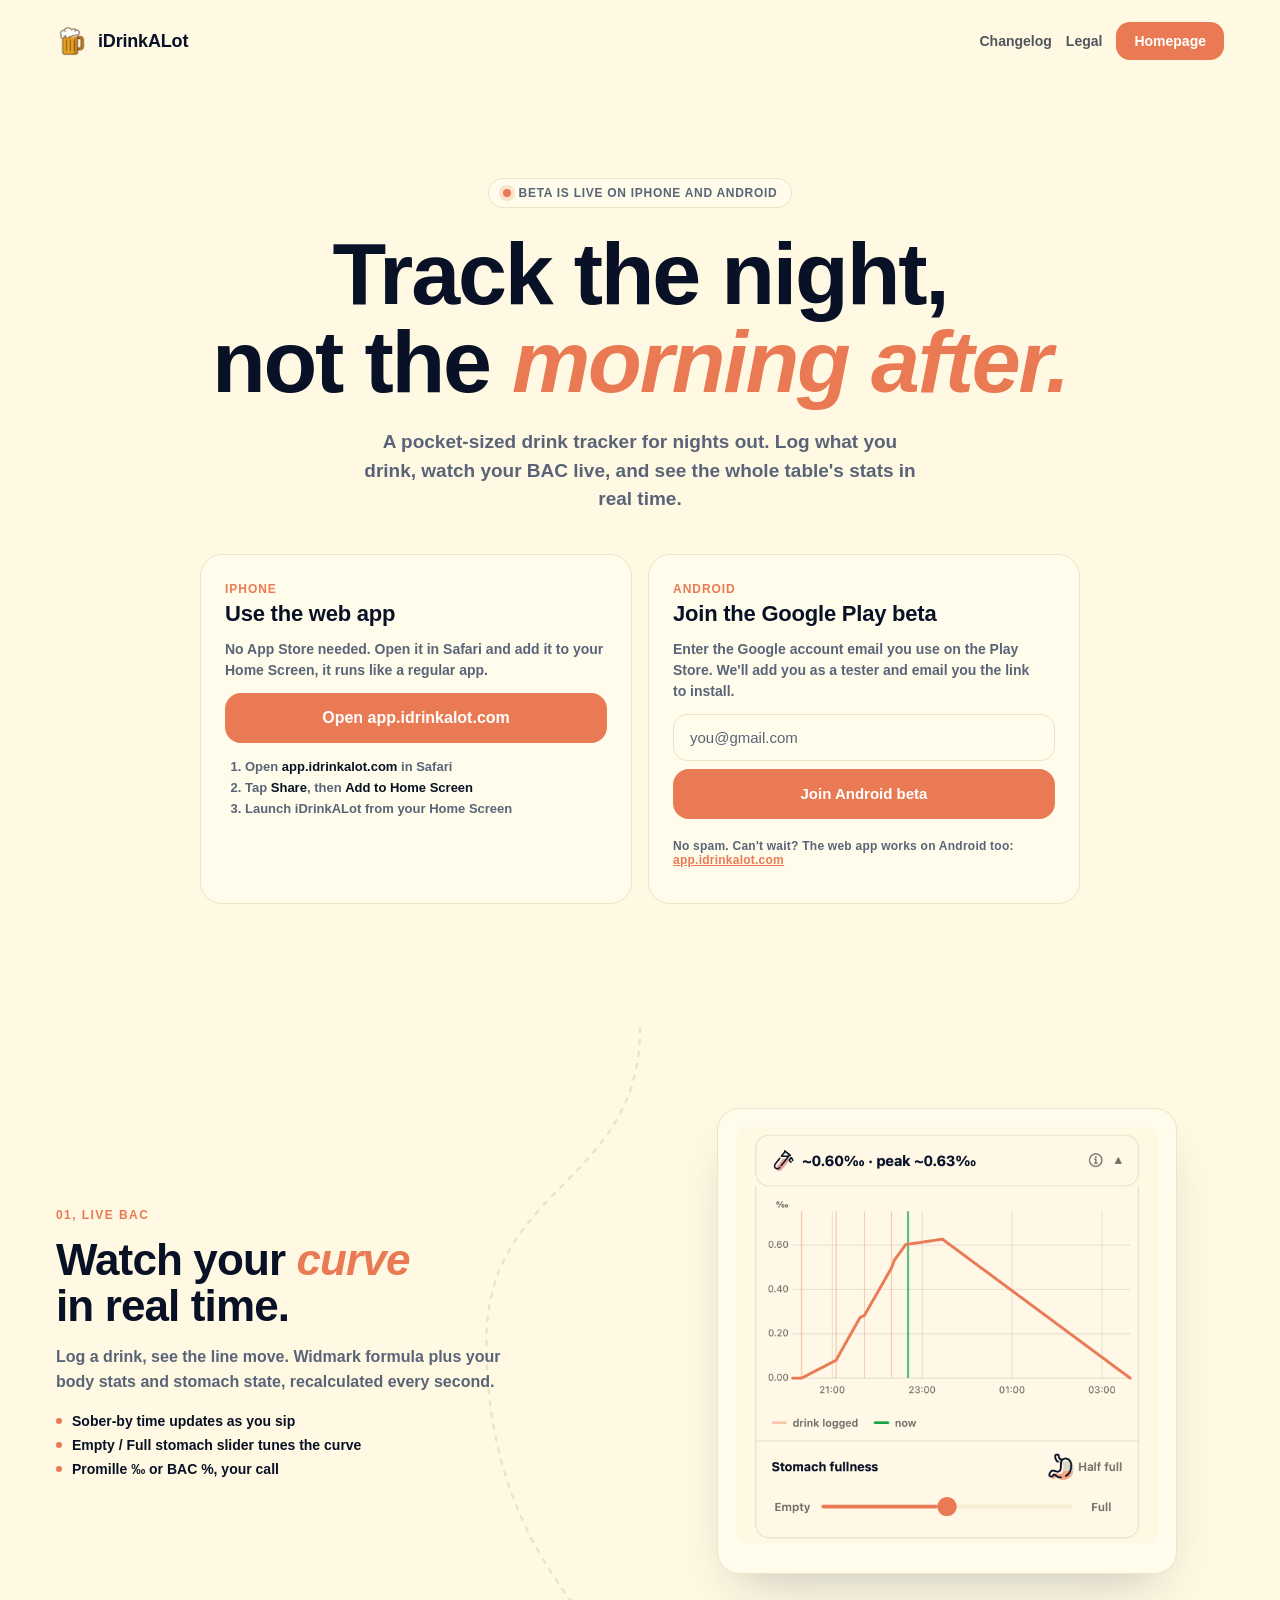
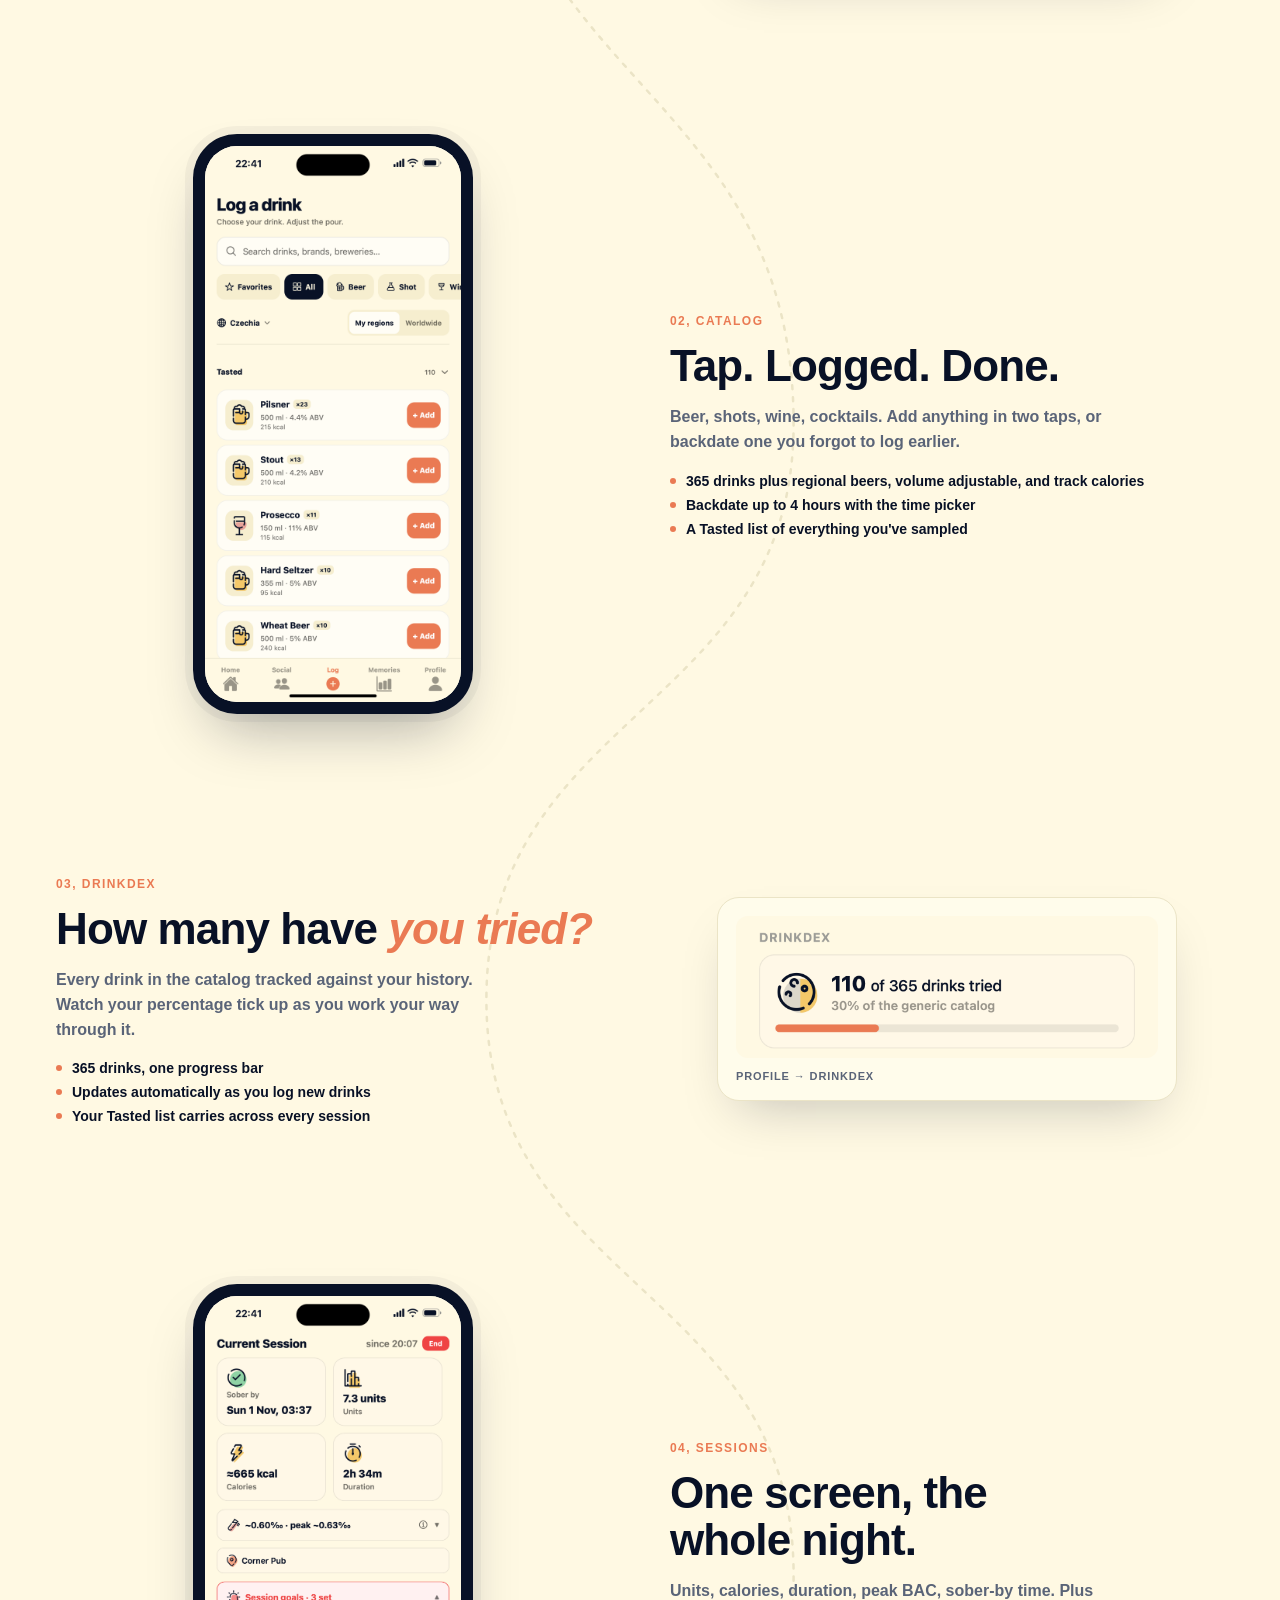
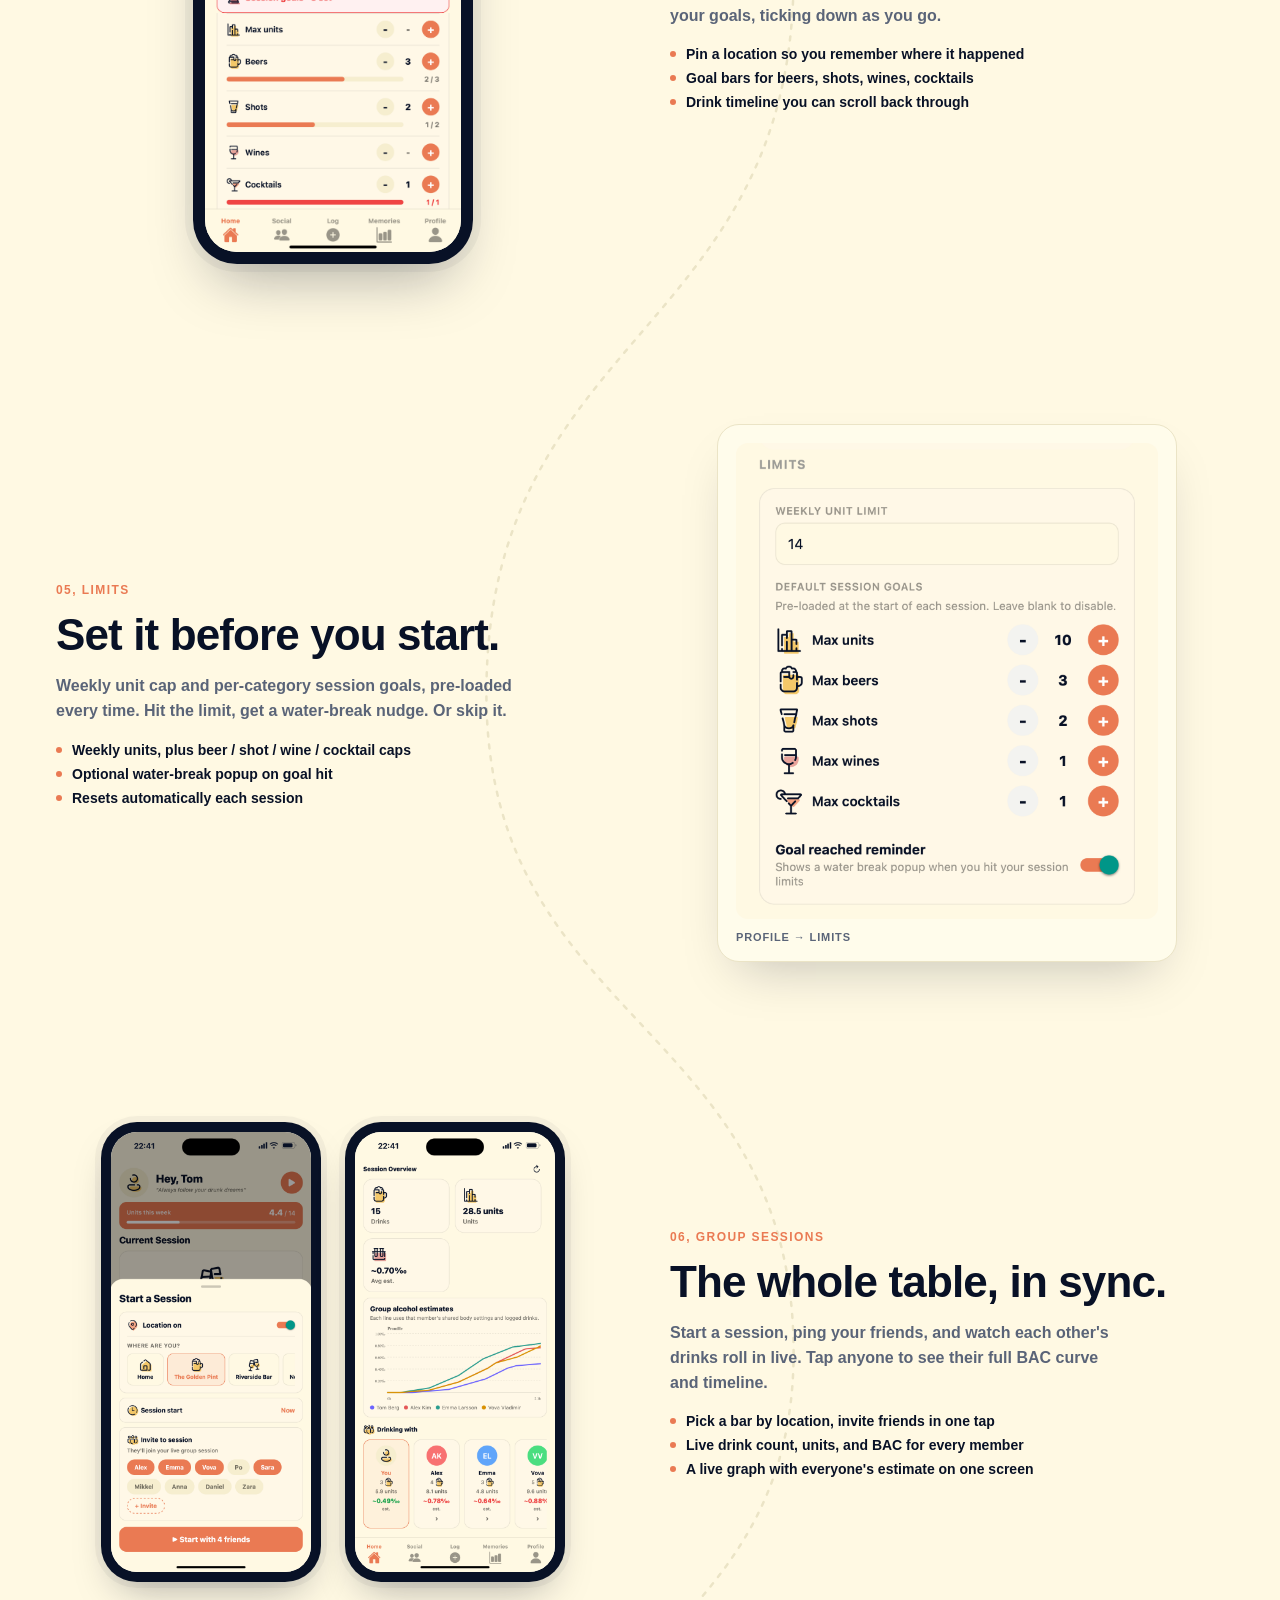
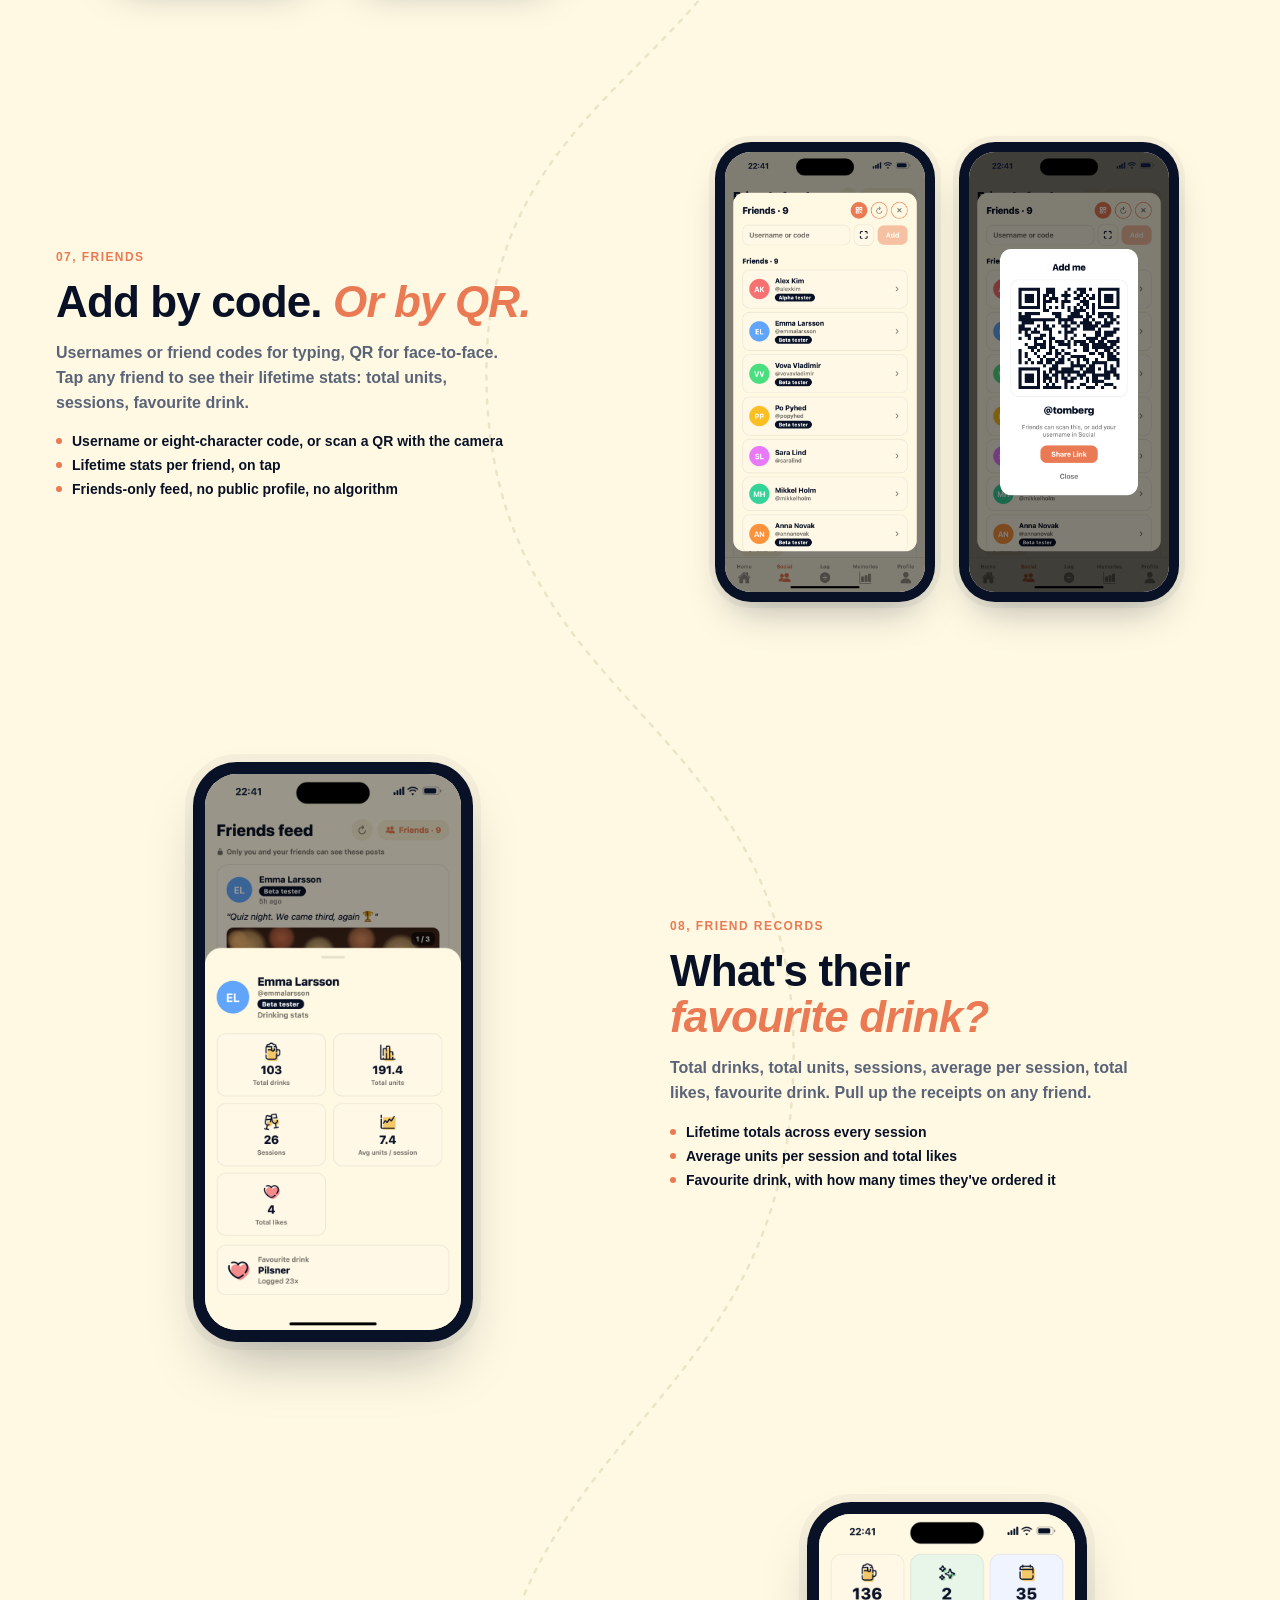
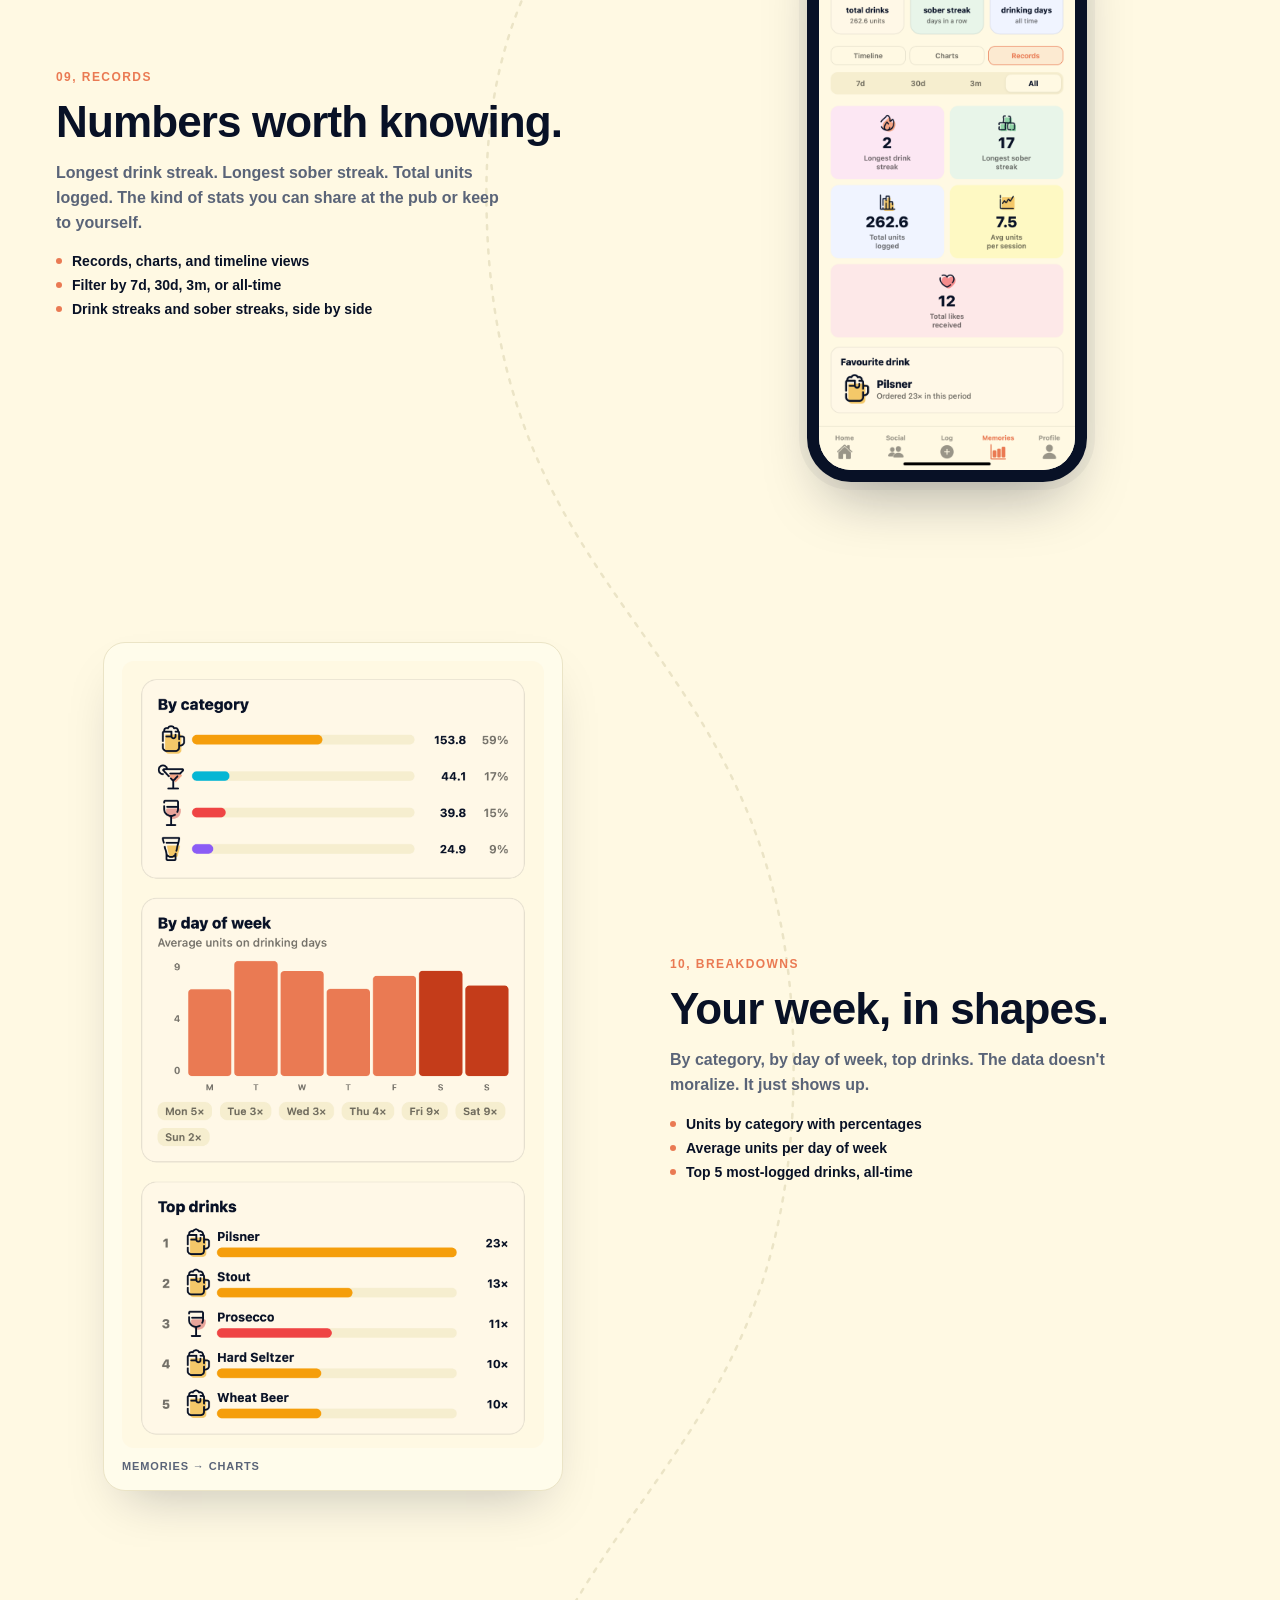
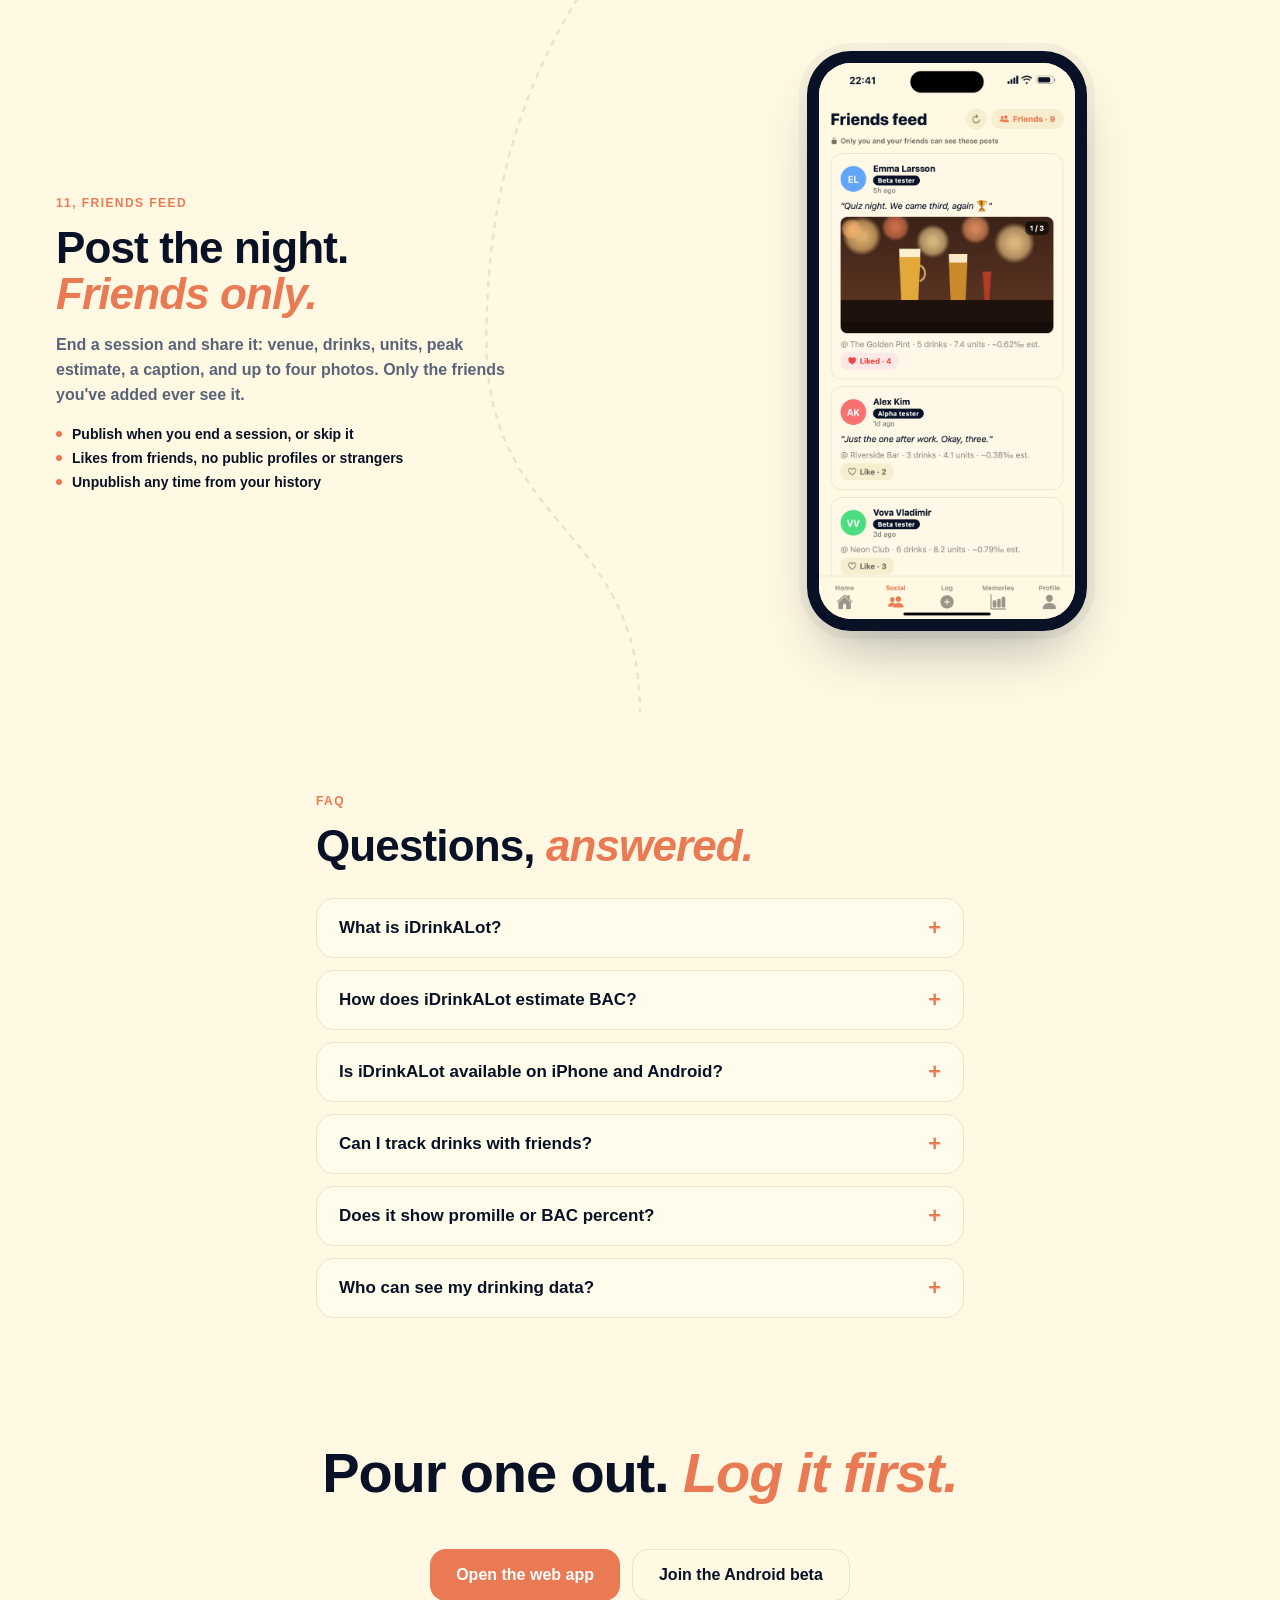
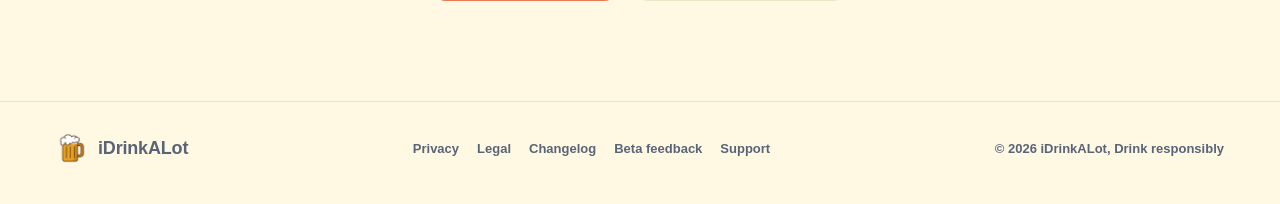
==== commit 1a0da852: "more search optimalization" ====
--- a/index.html
+++ b/index.html
@@ -3,8 +3,80 @@
 <head>
 <meta charset="UTF-8" />
 <meta name="viewport" content="width=device-width, initial-scale=1.0" />
-<title>iDrinkALot, track the night, not the morning after</title>
+<title>iDrinkALot: live BAC tracker and drink counter for nights out</title>
+<meta name="description" content="Log drinks, watch your BAC curve live and see when you'll be sober. Track units, calories and limits, and share group sessions with friends. iPhone, Android and web." />
+<link rel="canonical" href="https://idrinkalot.com/" />
+<meta name="theme-color" content="#fff9e3" />
 <link rel="icon" href="assets/favicon.ico" />
+<link rel="apple-touch-icon" href="assets/apple-touch-icon.png" />
+
+<meta property="og:type" content="website" />
+<meta property="og:site_name" content="iDrinkALot" />
+<meta property="og:title" content="iDrinkALot: track the night, not the morning after" />
+<meta property="og:description" content="Live BAC tracker for nights out. Log drinks, watch your curve, see the whole table live." />
+<meta property="og:url" content="https://idrinkalot.com/" />
+<meta property="og:image" content="https://idrinkalot.com/assets/og-image.jpg" />
+<meta property="og:image:width" content="1200" />
+<meta property="og:image:height" content="630" />
+<meta property="og:image:alt" content="iDrinkALot app showing a live drinking session with units, calories and sober-by time" />
+<meta name="twitter:card" content="summary_large_image" />
+
+<script type="application/ld+json">
+{
+  "@context": "https://schema.org",
+  "@graph": [
+    {
+      "@type": "Organization",
+      "@id": "https://idrinkalot.com/#org",
+      "name": "iDrinkALot",
+      "url": "https://idrinkalot.com/",
+      "logo": "https://idrinkalot.com/assets/logo.png",
+      "email": "support@idrinkalot.com"
+    },
+    {
+      "@type": "WebSite",
+      "@id": "https://idrinkalot.com/#website",
+      "name": "iDrinkALot",
+      "url": "https://idrinkalot.com/",
+      "publisher": { "@id": "https://idrinkalot.com/#org" }
+    },
+    {
+      "@type": "SoftwareApplication",
+      "@id": "https://idrinkalot.com/#app",
+      "name": "iDrinkALot",
+      "alternateName": "iDrinkALot BAC tracker",
+      "description": "A drink tracker for nights out. Log drinks, watch an estimated BAC curve update live, track units, calories and weekly limits, and run group sessions where friends see each other's drinks in real time.",
+      "applicationCategory": "HealthApplication",
+      "operatingSystem": "iOS, Android, Web",
+      "url": "https://app.idrinkalot.com/",
+      "isAccessibleForFree": true,
+      "offers": {
+        "@type": "Offer",
+        "price": "0",
+        "priceCurrency": "EUR"
+      },
+      "image": "https://idrinkalot.com/assets/og-image.jpg",
+      "screenshot": [
+        "https://idrinkalot.com/screenshots/promille_graph.png",
+        "https://idrinkalot.com/screenshots/solo_session.png",
+        "https://idrinkalot.com/screenshots/group_session.png"
+      ],
+      "featureList": [
+        "Live BAC estimate using the Widmark formula",
+        "Sober-by time",
+        "Stomach fullness adjustment",
+        "Catalog of 365 drinks with adjustable volume and calories",
+        "Weekly unit limits and per-category session goals",
+        "Group sessions with live stats for every member",
+        "Friends-only feed",
+        "Drinkdex, streaks, records and charts"
+      ],
+      "publisher": { "@id": "https://idrinkalot.com/#org" }
+    }
+  ]
+}
+</script>
+
 <link rel="stylesheet" href="index.css" />
 </head>
 <body>
@@ -299,6 +371,81 @@
   </div>
 </div>
 
+<!-- FAQ: keep in sync with the FAQPage JSON-LD below -->
+<section class="faq" id="faq">
+  <span class="feat-num">FAQ</span>
+  <h2>Questions, <span class="accent">answered.</span></h2>
+
+  <details class="faq-item">
+    <summary>What is iDrinkALot?</summary>
+    <p>iDrinkALot is a drink tracker for nights out. You log drinks as you go and the app shows your estimated BAC live, your sober-by time, units, calories and session goals. You can also run group sessions where friends see each other's drinks in real time.</p>
+  </details>
+
+  <details class="faq-item">
+    <summary>How does iDrinkALot estimate BAC?</summary>
+    <p>It uses the Widmark formula with your weight, sex and age, plus a stomach fullness slider that changes how fast alcohol is absorbed. The curve is recalculated every second. BAC numbers are estimates, not medical measurements. Don't use them to decide if you can drive.</p>
+  </details>
+
+  <details class="faq-item">
+    <summary>Is iDrinkALot available on iPhone and Android?</summary>
+    <p>Yes. On iPhone, open <a href="https://app.idrinkalot.com">app.idrinkalot.com</a> in Safari and add it to your Home Screen, no App Store needed. On Android, join the Google Play beta above, or use the same web app in your browser.</p>
+  </details>
+
+  <details class="faq-item">
+    <summary>Can I track drinks with friends?</summary>
+    <p>Yes. Start a group session, pick a bar and invite friends. Everyone sees each other's drink count, units and BAC estimate live, and you can tap any member to see their full curve and timeline. Add friends by username, eight-character friend code or QR code.</p>
+  </details>
+
+  <details class="faq-item">
+    <summary>Does it show promille or BAC percent?</summary>
+    <p>Both. Switch between promille (‰) and BAC % in the settings.</p>
+  </details>
+
+  <details class="faq-item">
+    <summary>Who can see my drinking data?</summary>
+    <p>Only you and the friends you add. There are no public profiles and no algorithmic feed. We don't sell your data or share it with advertisers, and deleting your account removes everything. See the <a href="legal.html#privacy">privacy policy</a>.</p>
+  </details>
+</section>
+
+<script type="application/ld+json">
+{
+  "@context": "https://schema.org",
+  "@type": "FAQPage",
+  "mainEntity": [
+    {
+      "@type": "Question",
+      "name": "What is iDrinkALot?",
+      "acceptedAnswer": { "@type": "Answer", "text": "iDrinkALot is a drink tracker for nights out. You log drinks as you go and the app shows your estimated BAC live, your sober-by time, units, calories and session goals. You can also run group sessions where friends see each other's drinks in real time." }
+    },
+    {
+      "@type": "Question",
+      "name": "How does iDrinkALot estimate BAC?",
+      "acceptedAnswer": { "@type": "Answer", "text": "It uses the Widmark formula with your weight, sex and age, plus a stomach fullness slider that changes how fast alcohol is absorbed. The curve is recalculated every second. BAC numbers are estimates, not medical measurements. Don't use them to decide if you can drive." }
+    },
+    {
+      "@type": "Question",
+      "name": "Is iDrinkALot available on iPhone and Android?",
+      "acceptedAnswer": { "@type": "Answer", "text": "Yes. On iPhone, open app.idrinkalot.com in Safari and add it to your Home Screen, no App Store needed. On Android, join the Google Play beta on idrinkalot.com, or use the same web app in your browser." }
+    },
+    {
+      "@type": "Question",
+      "name": "Can I track drinks with friends?",
+      "acceptedAnswer": { "@type": "Answer", "text": "Yes. Start a group session, pick a bar and invite friends. Everyone sees each other's drink count, units and BAC estimate live, and you can tap any member to see their full curve and timeline. Add friends by username, eight-character friend code or QR code." }
+    },
+    {
+      "@type": "Question",
+      "name": "Does it show promille or BAC percent?",
+      "acceptedAnswer": { "@type": "Answer", "text": "Both. Switch between promille (‰) and BAC % in the settings." }
+    },
+    {
+      "@type": "Question",
+      "name": "Who can see my drinking data?",
+      "acceptedAnswer": { "@type": "Answer", "text": "Only you and the friends you add. There are no public profiles and no algorithmic feed. We don't sell your data or share it with advertisers, and deleting your account removes everything." }
+    }
+  ]
+}
+</script>
+
 <section class="end-cta" id="download">
   <h2>Pour one out. <span class="accent">Log it first.</span></h2>
   <div class="end-actions">
--- a/index.css
+++ b/index.css
@@ -354,6 +354,58 @@
   color: var(--muted-fg);
 }
 
+/* ---------- FAQ ---------- */
+.faq {
+  max-width: 760px;
+  margin: 0 auto;
+  padding: 80px 56px 0;
+}
+.faq h2 {
+  margin: 14px 0 28px;
+  font-size: clamp(30px, 3.6vw, 44px);
+  line-height: 1.05;
+  letter-spacing: -0.02em;
+  font-weight: 900;
+}
+.faq h2 .accent { color: var(--accent); font-style: italic; }
+.faq-item {
+  background: var(--card);
+  border: 1.5px solid var(--border);
+  border-radius: 18px;
+  margin-top: 12px;
+}
+.faq-item summary {
+  list-style: none;
+  cursor: pointer;
+  padding: 18px 22px;
+  font-size: 17px;
+  font-weight: 800;
+  display: flex;
+  justify-content: space-between;
+  align-items: center;
+  gap: 16px;
+}
+.faq-item summary::-webkit-details-marker { display: none; }
+.faq-item summary::after {
+  content: "+";
+  color: var(--accent);
+  font-size: 22px;
+  font-weight: 800;
+  line-height: 1;
+  flex-shrink: 0;
+  transition: transform 0.15s ease;
+}
+.faq-item[open] summary::after { transform: rotate(45deg); }
+.faq-item p {
+  margin: 0;
+  padding: 0 22px 20px;
+  font-size: 15px;
+  line-height: 1.55;
+  color: var(--muted-fg);
+  font-weight: 600;
+  text-wrap: pretty;
+}
+.faq-item p a { color: var(--accent); font-weight: 700; }
 /* ---------- FINAL CTA ---------- */
 .end-cta {
   text-align: center;
@@ -391,6 +443,7 @@
   .nav { padding: 18px 28px; }
   .hero { padding: 72px 28px 48px; }
   .track { padding: 0 28px; }
+  .faq { padding: 64px 28px 0; }
   .end-cta { padding: 64px 28px 80px; }
   footer { padding: 26px 28px 36px; }
 }
@@ -424,6 +477,10 @@
   .hero { padding: 48px 18px 28px; }
   .hero h1 { font-size: clamp(36px, 11vw, 56px); }
   .hero p.lede { font-size: 15px; }
+  .faq { padding: 48px 18px 0; }
+  .faq h2 { font-size: clamp(26px, 7vw, 32px); }
+  .faq-item summary { font-size: 16px; padding: 16px 18px; }
+  .faq-item p { padding: 0 18px 18px; }
   .end-cta { padding: 48px 18px 64px; }
   .end-cta h2 { font-size: clamp(28px, 8vw, 40px); }
   footer { padding: 22px 18px 28px; flex-direction: column; align-items: flex-start; gap: 10px; font-size: 12px; }
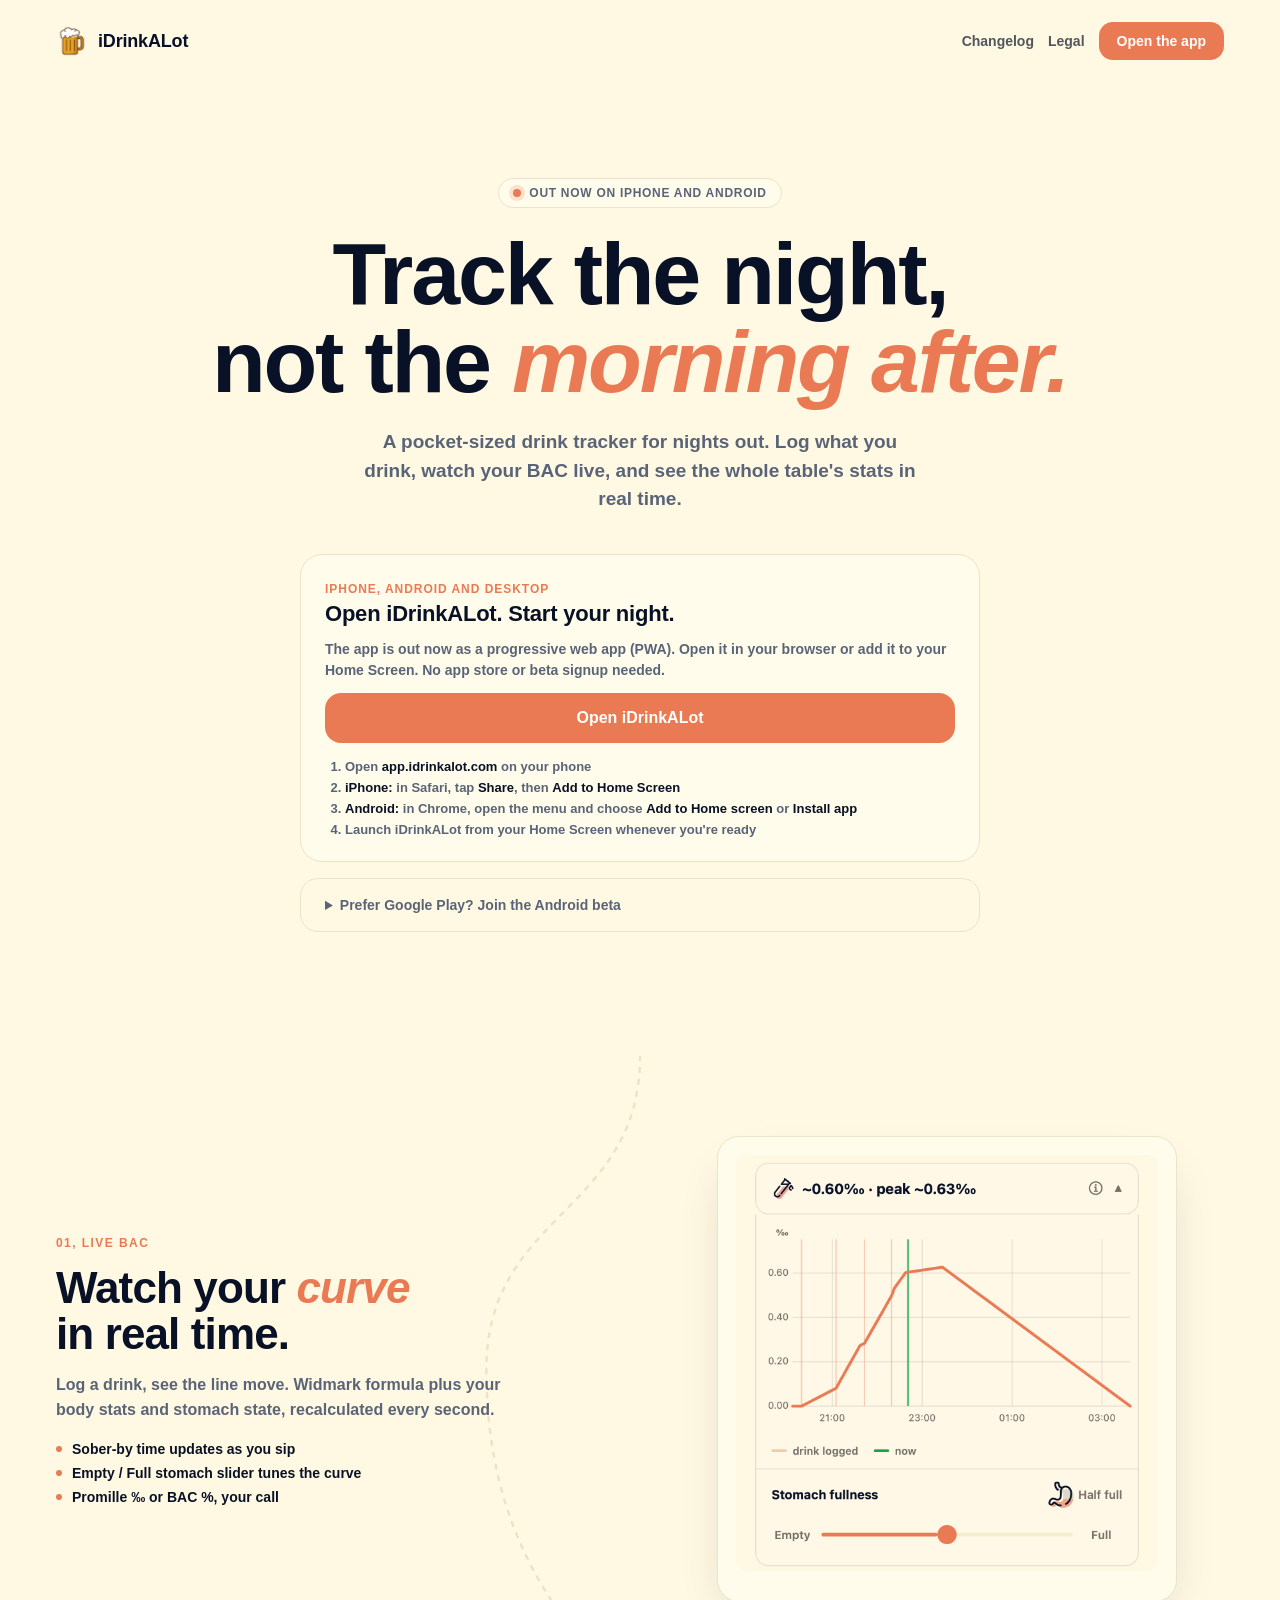
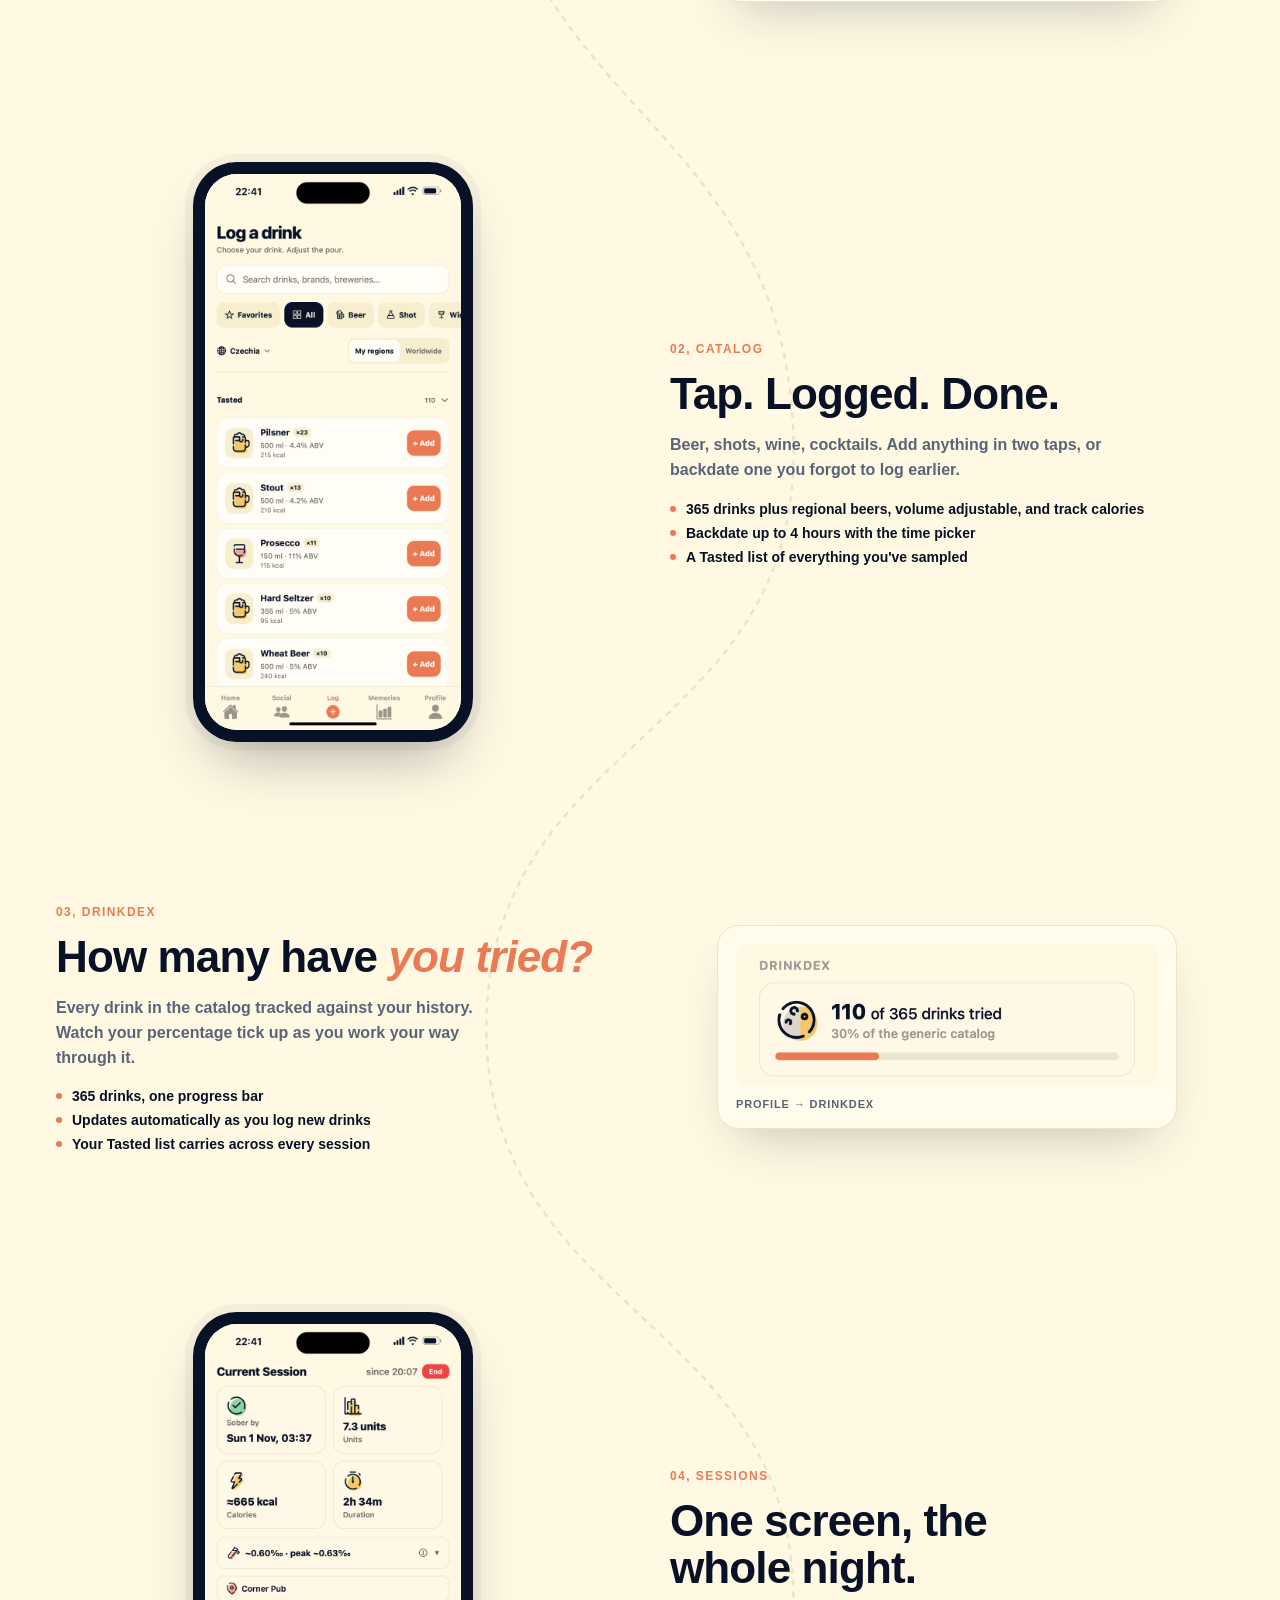
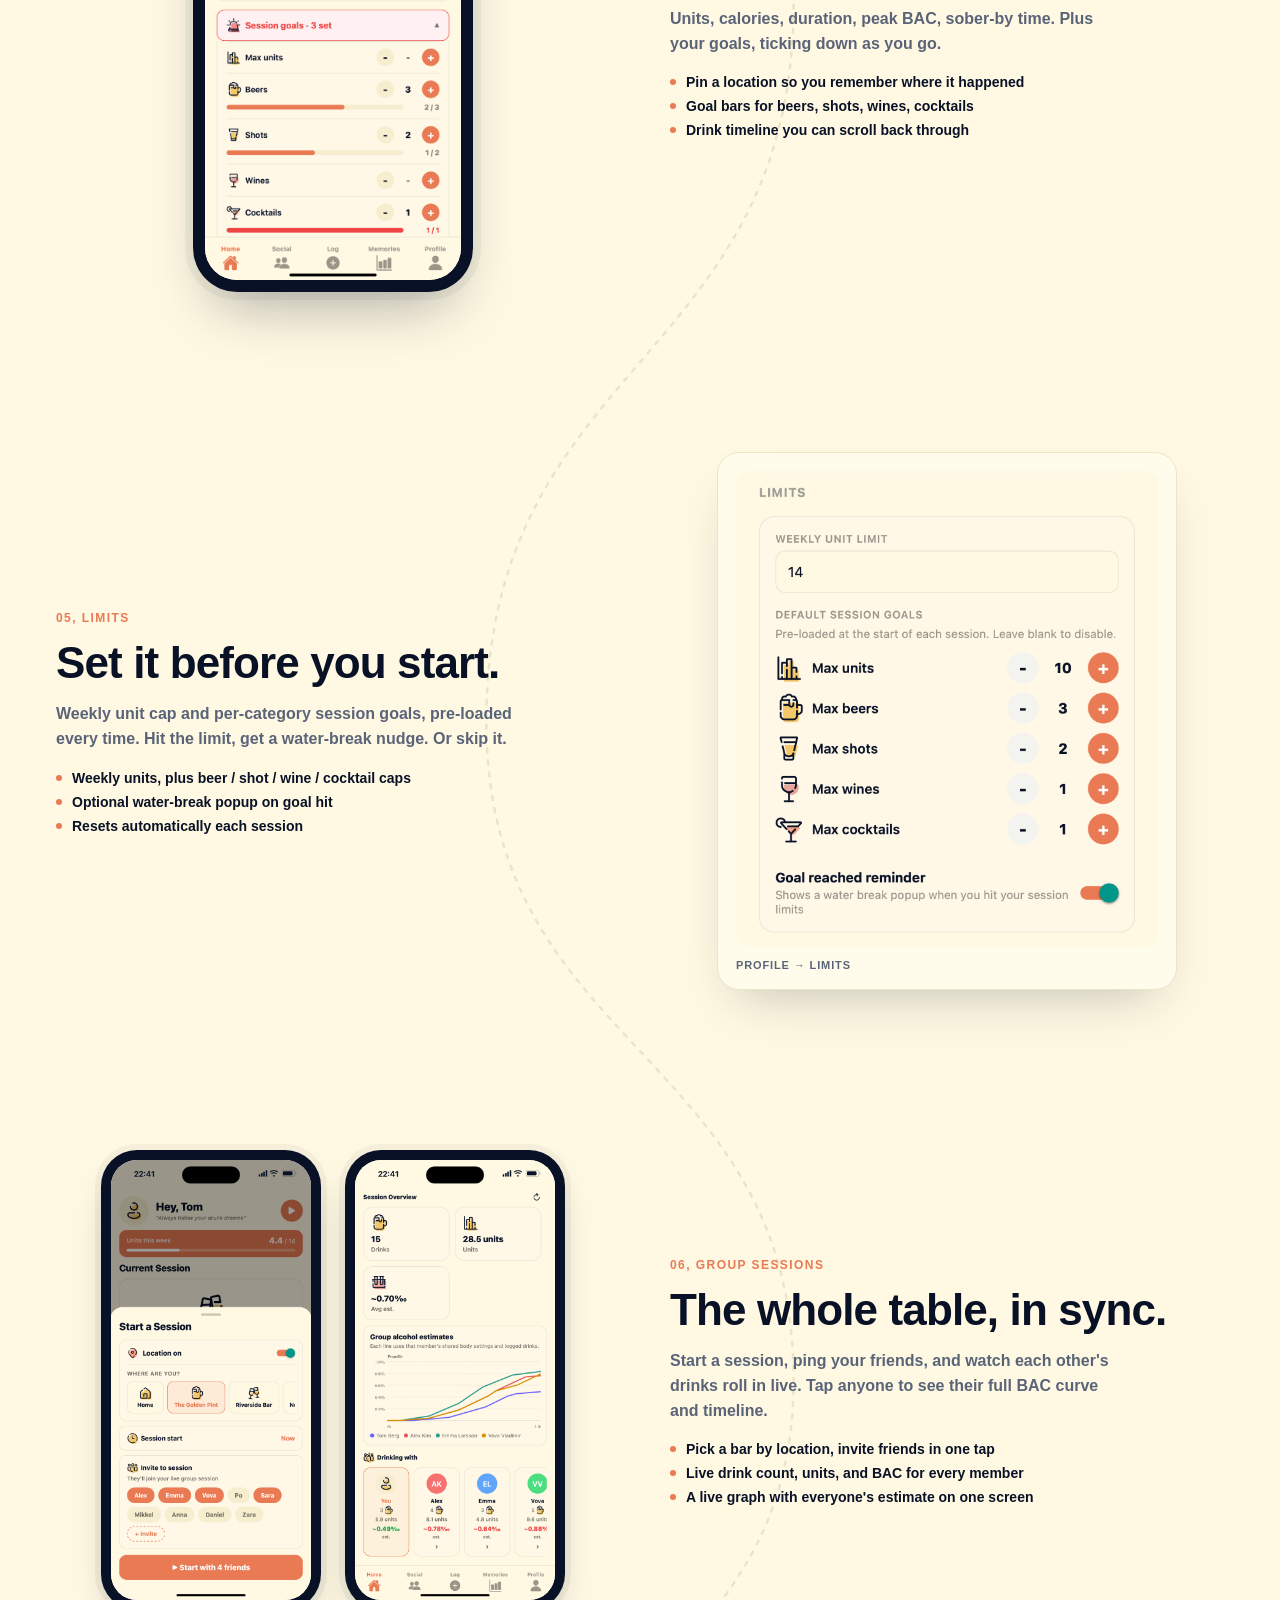
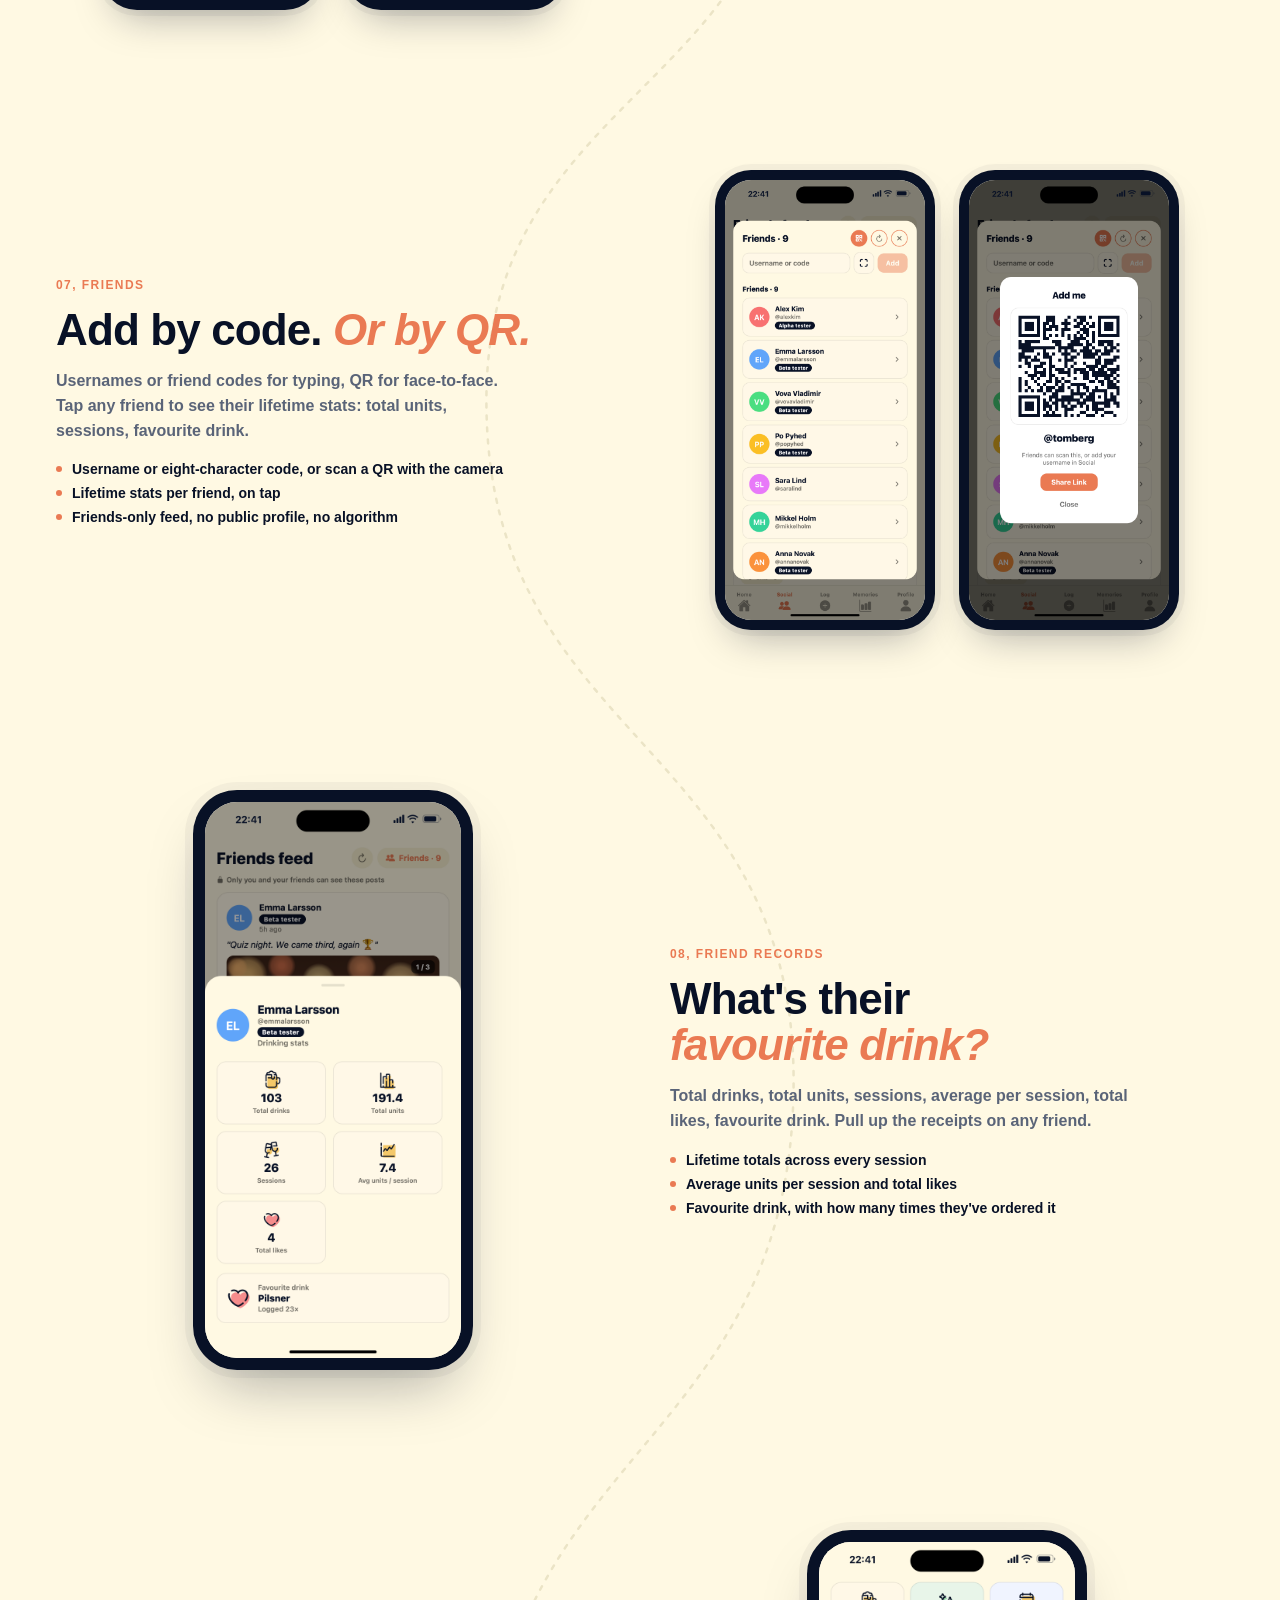
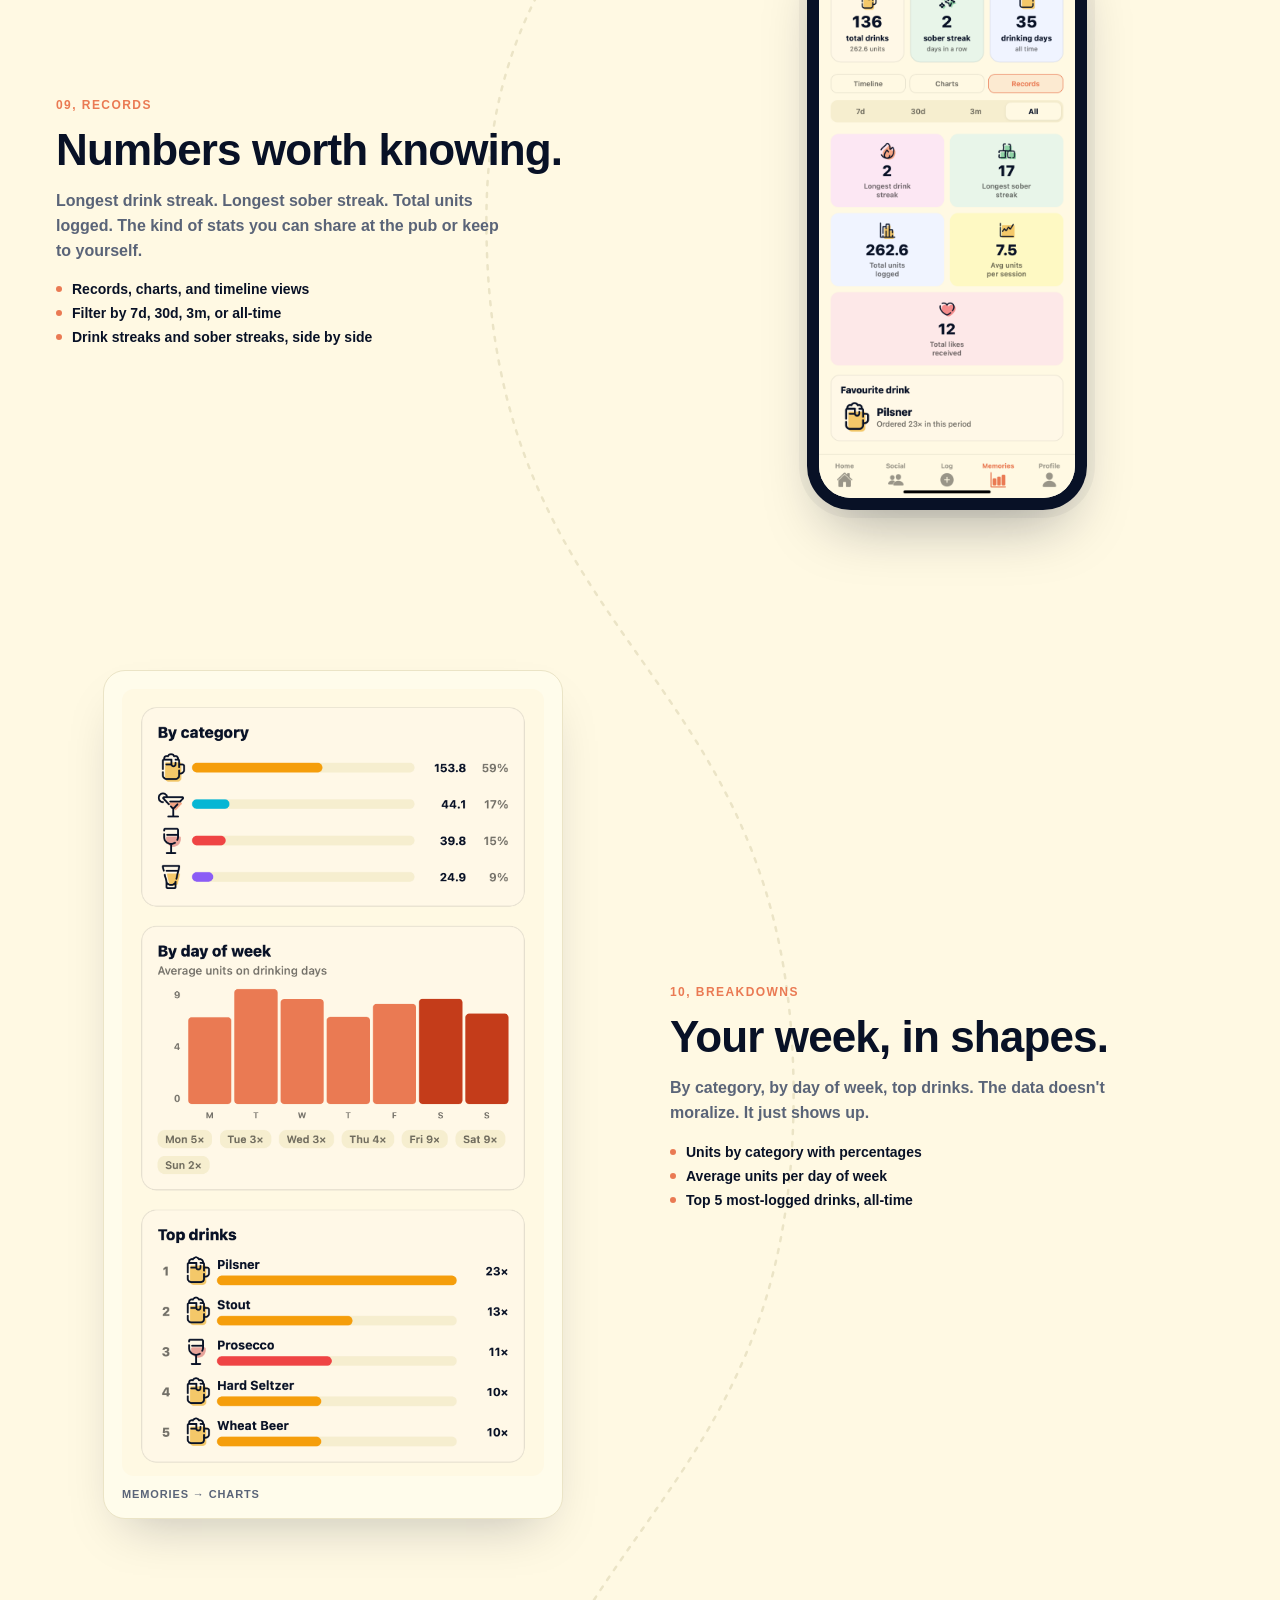
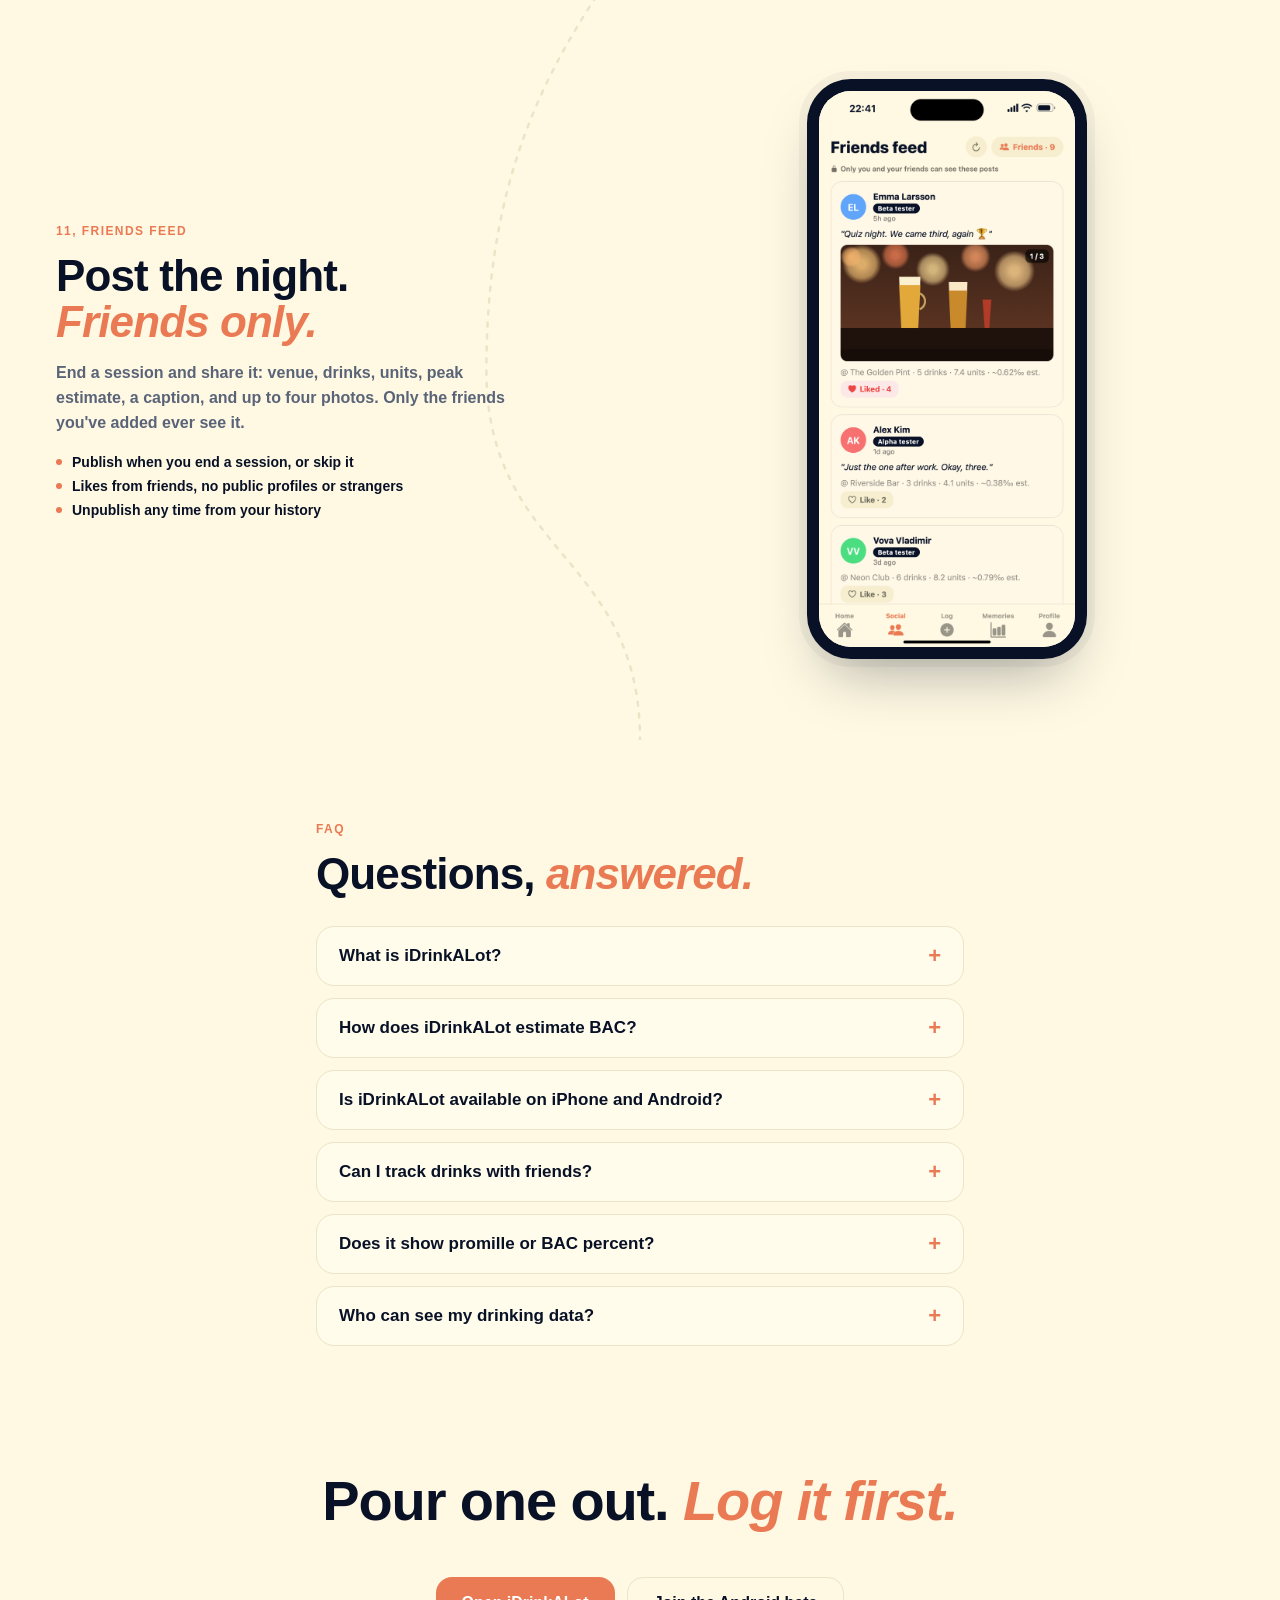
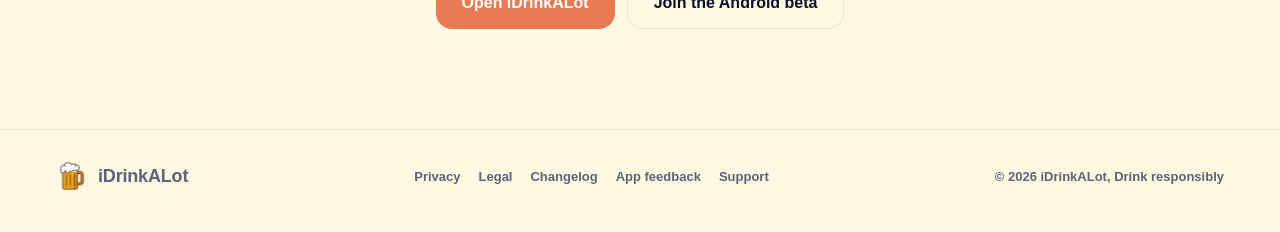
==== commit 42062e3f: "release" ====
--- a/index.html
+++ b/index.html
@@ -83,7 +83,7 @@
 
 <nav class="nav">
   <div class="brand">
-    <a href="index.html" style="display:flex;align-items:center;gap:10px;">
+    <a href="/" style="display:flex;align-items:center;gap:10px;">
       <span class="brand-mark"><img src="assets/logo.png" alt="iDrinkALot logo" /></span>
       <span>iDrinkALot</span>
     </a>
@@ -91,43 +91,47 @@
   <div class="nav-actions">
     <a class="nav-link" href="changelog.html">Changelog</a>
     <a class="nav-link" href="legal.html">Legal</a>
-    <a class="btn btn-primary" href="index.html">Homepage</a>
+    <a class="btn btn-primary" href="https://app.idrinkalot.com">Open the app</a>
   </div>
 </nav>
 
 <section class="hero">
-  <span class="pill"><span class="dot"></span>Beta is live on iPhone and Android</span>
+  <span class="pill"><span class="dot"></span>Out now on iPhone and Android</span>
   <h1>Track the night,<br/>not the <span class="accent">morning after.</span></h1>
   <p class="lede">A pocket-sized drink tracker for nights out. Log what you drink, watch your BAC live, and see the whole table's stats in real time.</p>
-  <div class="get-it" id="beta">
-    <div class="get-card" data-platform="ios">
+  <div class="get-it" id="get-app">
+    <div class="get-card">
       <div class="get-head">
-        <span class="get-eyebrow">iPhone</span>
-        <h3>Use the web app</h3>
-      </div>
-      <p class="get-text">No App Store needed. Open it in Safari and add it to your Home Screen, it runs like a regular app.</p>
-      <a class="btn btn-primary btn-lg get-btn" href="https://app.idrinkalot.com">Open app.idrinkalot.com</a>
+        <span class="get-eyebrow">iPhone, Android and desktop</span>
+        <h3>Open iDrinkALot. Start your night.</h3>
+      </div>
+      <p class="get-text">The app is out now as a progressive web app (PWA). Open it in your browser or add it to your Home Screen. No app store or beta signup needed.</p>
+      <a class="btn btn-primary btn-lg get-btn" href="https://app.idrinkalot.com">Open iDrinkALot</a>
       <ol class="get-steps">
-        <li>Open <strong>app.idrinkalot.com</strong> in Safari</li>
-        <li>Tap <strong>Share</strong>, then <strong>Add to Home Screen</strong></li>
-        <li>Launch iDrinkALot from your Home Screen</li>
+        <li>Open <strong>app.idrinkalot.com</strong> on your phone</li>
+        <li><strong>iPhone:</strong> in Safari, tap <strong>Share</strong>, then <strong>Add to Home Screen</strong></li>
+        <li><strong>Android:</strong> in Chrome, open the menu and choose <strong>Add to Home screen</strong> or <strong>Install app</strong></li>
+        <li>Launch iDrinkALot from your Home Screen whenever you're ready</li>
       </ol>
     </div>
 
-    <div class="get-card" data-platform="android">
-      <div class="get-head">
-        <span class="get-eyebrow">Android</span>
-        <h3>Join the Google Play beta</h3>
-      </div>
-      <p class="get-text">Enter the Google account email you use on the Play Store. We'll add you as a tester and email you the link to install.</p>
-      <form class="signup" novalidate>
-        <label class="sr-only" for="beta-email">Google account email</label>
-        <input id="beta-email" class="signup-input" type="email" name="email" placeholder="you@gmail.com" required autocomplete="email" />
-        <button class="btn btn-primary btn-lg signup-btn" type="submit">Join Android beta</button>
-        <p class="signup-msg" role="status" aria-live="polite"></p>
-      </form>
-      <p class="signup-fine">No spam. Can't wait? The web app works on Android too: <a href="https://app.idrinkalot.com">app.idrinkalot.com</a></p>
-    </div>
+    <details class="beta-option" id="beta">
+      <summary>Prefer Google Play? Join the Android beta</summary>
+      <div class="get-card">
+        <div class="get-head">
+          <span class="get-eyebrow">Optional · Android only</span>
+          <h3>Join the Google Play beta</h3>
+        </div>
+        <p class="get-text">Want to test the Google Play version? Enter the Google account email you use on the Play Store. We'll add you as a tester and email you the link to install.</p>
+        <form class="signup" novalidate>
+          <label class="sr-only" for="beta-email">Google account email</label>
+          <input id="beta-email" class="signup-input" type="email" name="email" placeholder="you@gmail.com" required autocomplete="email" />
+          <button class="btn btn-ghost btn-lg signup-btn" type="submit">Join Android beta</button>
+          <p class="signup-msg" role="status" aria-live="polite"></p>
+        </form>
+        <p class="signup-fine">No spam. You can already use the released app at <a href="https://app.idrinkalot.com">app.idrinkalot.com</a> while you wait.</p>
+      </div>
+    </details>
   </div>
 </section>
 
@@ -151,7 +155,7 @@
     </div>
     <div class="feat-art">
       <div class="shot-card">
-        <img src="screenshots/promille_graph.png" alt="BAC curve graph with stomach fullness slider" />
+        <img src="screenshots/promille_graph.png" alt="iDrinkALot blood alcohol concentration (BAC) tracker showing an estimated BAC curve and stomach fullness slider" />
         <div class="caption"></div>
       </div>
     </div>
@@ -172,7 +176,7 @@
     <div class="feat-art">
       <div class="phone">
         <div class="phone-screen">
-          <img src="screenshots/drink_catalog.png" alt="Drink catalog with beer, shot, wine, cocktail filters" />
+          <img src="screenshots/drink_catalog.png" alt="iDrinkALot drink catalog for logging alcohol, with beer, shot, wine and cocktail filters" />
         </div>
       </div>
     </div>
@@ -192,7 +196,7 @@
     </div>
     <div class="feat-art">
       <div class="shot-card">
-        <img src="screenshots/drinkdex.png" alt="Drinkdex showing 110 of 365 drinks tried" />
+        <img src="screenshots/drinkdex.png" alt="iDrinkALot Drinkdex tracking drinks tried, with 110 of 365 drinks collected" />
         <div class="caption">Profile → Drinkdex</div>
       </div>
     </div>
@@ -213,7 +217,7 @@
     <div class="feat-art">
       <div class="phone">
         <div class="phone-screen">
-          <img src="screenshots/solo_session.png" alt="Current session screen showing units, calories and goal progress" />
+          <img src="screenshots/solo_session.png" alt="iDrinkALot drink tracking session showing alcohol units, calories and progress toward session goals" />
         </div>
       </div>
     </div>
@@ -233,7 +237,7 @@
     </div>
     <div class="feat-art">
       <div class="shot-card">
-        <img src="screenshots/limits.png" alt="Limits settings with weekly units and per-category goals" />
+        <img src="screenshots/limits.png" alt="iDrinkALot alcohol limit settings with weekly unit limits and session goals for each drink category" />
         <div class="caption">Profile → Limits</div>
       </div>
     </div>
@@ -254,10 +258,10 @@
     <div class="feat-art">
       <div class="phone-pair">
         <div class="phone">
-          <div class="phone-screen"><img src="screenshots/start_group_session.png" alt="Start a group session, pick a bar and invite friends" /></div>
+          <div class="phone-screen"><img src="screenshots/start_group_session.png" alt="iDrinkALot group drinking session setup for choosing a bar and inviting friends" /></div>
         </div>
         <div class="phone">
-          <div class="phone-screen"><img src="screenshots/group_session.png" alt="Live group session with a graph and stats per friend" /></div>
+          <div class="phone-screen"><img src="screenshots/group_session.png" alt="iDrinkALot live group session comparing friends’ estimated BAC curves and drinking statistics" /></div>
         </div>
       </div>
     </div>
@@ -278,10 +282,10 @@
     <div class="feat-art">
       <div class="phone-pair">
         <div class="phone">
-          <div class="phone-screen"><img src="screenshots/friends.png" alt="Friends list" /></div>
+          <div class="phone-screen"><img src="screenshots/friends.png" alt="iDrinkALot app friends list" /></div>
         </div>
         <div class="phone">
-          <div class="phone-screen"><img src="screenshots/qr.png" alt="Personal friend QR code" /></div>
+          <div class="phone-screen"><img src="screenshots/qr.png" alt="Personal QR code for adding friends in iDrinkALot" /></div>
         </div>
       </div>
     </div>
@@ -302,7 +306,7 @@
     <div class="feat-art">
       <div class="phone">
         <div class="phone-screen">
-          <img src="screenshots/friend_inspect.png" alt="A friend's drinking records sheet" />
+          <img src="screenshots/friend_inspect.png" alt="iDrinkALot friend records showing total drinks, sessions and favourite drink" />
         </div>
       </div>
     </div>
@@ -323,7 +327,7 @@
     <div class="feat-art">
       <div class="phone">
         <div class="phone-screen">
-          <img src="screenshots/stats_records.png" alt="Records screen with streaks, total units and favourite drink" />
+          <img src="screenshots/stats_records.png" alt="iDrinkALot personal drinking records showing drinking and sober streaks, total alcohol units and favourite drink" />
         </div>
       </div>
     </div>
@@ -343,7 +347,7 @@
     </div>
     <div class="feat-art">
       <div class="shot-card">
-        <img src="screenshots/more_stats.png" alt="Charts by category, day of week and top drinks" />
+        <img src="screenshots/more_stats.png" alt="iDrinkALot drinking statistics charts by category, day of week and top drinks" />
         <div class="caption">Memories → Charts</div>
       </div>
     </div>
@@ -364,7 +368,7 @@
     <div class="feat-art">
       <div class="phone">
         <div class="phone-screen">
-          <img src="screenshots/feed.png" alt="Friends feed with session posts from friends, likes, and a photo" />
+          <img src="screenshots/feed.png" alt="iDrinkALot friends-only social feed showing shared drinking sessions, likes and a session photo" />
         </div>
       </div>
     </div>
@@ -388,7 +392,7 @@
 
   <details class="faq-item">
     <summary>Is iDrinkALot available on iPhone and Android?</summary>
-    <p>Yes. On iPhone, open <a href="https://app.idrinkalot.com">app.idrinkalot.com</a> in Safari and add it to your Home Screen, no App Store needed. On Android, join the Google Play beta above, or use the same web app in your browser.</p>
+    <p>Yes. iDrinkALot is released as a progressive web app (PWA) on iPhone, Android and desktop. Open <a href="https://app.idrinkalot.com">app.idrinkalot.com</a> to start using it. On iPhone, use Safari and choose Share, then Add to Home Screen. On Android, use Chrome and choose Add to Home screen or Install app from the menu. The Google Play beta is an optional alternative for Android users.</p>
   </details>
 
   <details class="faq-item">
@@ -425,7 +429,7 @@
     {
       "@type": "Question",
       "name": "Is iDrinkALot available on iPhone and Android?",
-      "acceptedAnswer": { "@type": "Answer", "text": "Yes. On iPhone, open app.idrinkalot.com in Safari and add it to your Home Screen, no App Store needed. On Android, join the Google Play beta on idrinkalot.com, or use the same web app in your browser." }
+      "acceptedAnswer": { "@type": "Answer", "text": "Yes. iDrinkALot is released as a progressive web app (PWA) on iPhone, Android and desktop. Open app.idrinkalot.com to start using it. On iPhone, use Safari and choose Share, then Add to Home Screen. On Android, use Chrome and choose Add to Home screen or Install app from the menu. The Google Play beta is an optional alternative for Android users." }
     },
     {
       "@type": "Question",
@@ -449,7 +453,7 @@
 <section class="end-cta" id="download">
   <h2>Pour one out. <span class="accent">Log it first.</span></h2>
   <div class="end-actions">
-    <a class="btn btn-primary btn-lg" href="https://app.idrinkalot.com">Open the web app</a>
+    <a class="btn btn-primary btn-lg" href="https://app.idrinkalot.com">Open iDrinkALot</a>
     <a class="btn btn-ghost btn-lg" href="#beta">Join the Android beta</a>
   </div>
 </section>
@@ -463,7 +467,7 @@
     <a href="legal.html#privacy">Privacy</a>
     <a href="legal.html">Legal</a>
     <a href="changelog.html">Changelog</a>
-    <a href="review.html">Beta feedback</a>
+    <a href="review.html">App feedback</a>
     <a href="mailto:support@idrinkalot.com">Support</a>
   </div>
   <div>© 2026 iDrinkALot, Drink responsibly</div>
--- a/index.css
+++ b/index.css
@@ -159,9 +159,9 @@
 /* ---------- GET THE APP ---------- */
 .get-it {
   margin: 40px auto 0;
-  max-width: 880px;
+  max-width: 680px;
   display: grid;
-  grid-template-columns: 1fr 1fr;
+  grid-template-columns: 1fr;
   gap: 16px;
   text-align: left;
 }
@@ -181,6 +181,24 @@
 .get-steps { margin: 4px 0 0; padding-left: 20px; display: flex; flex-direction: column; gap: 6px; font-size: 13px; font-weight: 600; color: var(--muted-fg); }
 .get-steps strong { color: var(--primary); }
 .get-card .signup-fine a { color: var(--accent); font-weight: 700; }
+.beta-option {
+  border: 1.5px solid var(--border);
+  border-radius: 18px;
+  scroll-margin-top: 100px;
+}
+.beta-option > summary {
+  padding: 18px 24px;
+  cursor: pointer;
+  font-size: 14px;
+  font-weight: 700;
+  color: var(--muted-fg);
+}
+.beta-option > summary:hover { color: var(--primary); }
+.beta-option > summary:focus-visible { outline: 2px solid var(--accent); outline-offset: 3px; border-radius: 18px; }
+.beta-option .get-card { border: 0; border-radius: 0 0 18px 18px; }
+.beta-option .get-head h3 { font-size: 19px; }
+.beta-option .btn-spinner { border-color: var(--border); border-top-color: var(--primary); }
+
 
 .end-actions { margin-top: 28px; display: flex; gap: 12px; justify-content: center; flex-wrap: wrap; }
 .btn-ghost { background: transparent; color: var(--primary); border: 1.5px solid var(--border); }
